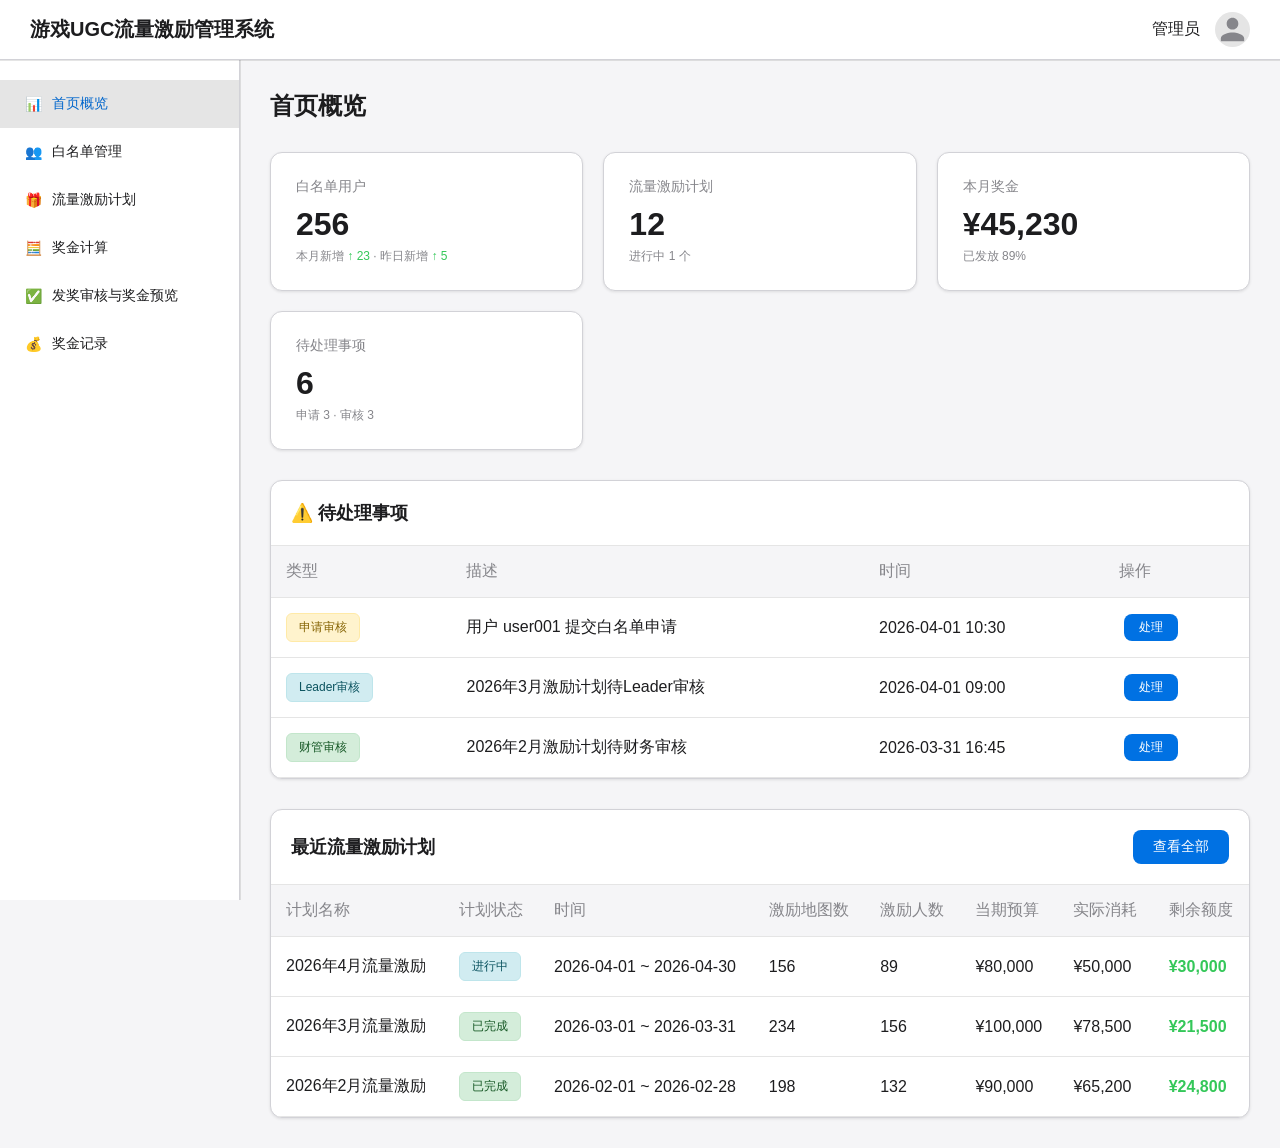
==== prd/admin-demo.html @ 69a1f9fe "refactor: redesign review page - card layout, timeline, per-item review, history tab" ====
﻿<!DOCTYPE html>
<html lang="zh-CN">
<head>
    <meta charset="UTF-8">
    <meta name="viewport" content="width=device-width, initial-scale=1.0">
    <title>游戏UGC流量激励管理系统 - 管理端</title>
    <style>
        * {
            margin: 0;
            padding: 0;
            box-sizing: border-box;
        }

        body {
            font-family: -apple-system, BlinkMacSystemFont, 'Segoe UI', 'Microsoft YaHei', Arial, sans-serif;
            background: #f5f5f7;
            min-height: 100vh;
            color: #1d1d1f;
        }

        /* 顶部导航栏 */
        .navbar {
            background: #ffffff;
            color: #1d1d1f;
            padding: 0 30px;
            height: 60px;
            display: flex;
            align-items: center;
            justify-content: space-between;
            box-shadow: 0 1px 0 rgba(0, 0, 0, 0.1);
            position: fixed;
            top: 0;
            left: 0;
            right: 0;
            z-index: 1000;
            border-bottom: 1px solid #d2d2d7;
        }

        .navbar-brand {
            font-size: 20px;
            font-weight: bold;
        }

        .navbar-user {
            display: flex;
            align-items: center;
            gap: 15px;
        }

        .navbar-user img {
            width: 35px;
            height: 35px;
            border-radius: 50%;
            background: #e5e5e5;
        }

        /* 侧边栏 */
        .sidebar {
            position: fixed;
            top: 60px;
            left: 0;
            width: 240px;
            height: calc(100vh - 60px);
            background: #ffffff;
            box-shadow: 1px 0 0 rgba(0, 0, 0, 0.1);
            overflow-y: auto;
            border-right: 1px solid #d2d2d7;
        }

        .sidebar-menu {
            padding: 20px 0;
        }

        .sidebar-menu-item {
            padding: 15px 25px;
            cursor: pointer;
            color: #1d1d1f;
            transition: all 0.2s;
            display: flex;
            align-items: center;
            gap: 10px;
            font-size: 14px;
        }

        .sidebar-menu-item:hover {
            background: #f5f5f7;
            color: #0066cc;
        }

        .sidebar-menu-item.active {
            background: #e5e5e5;
            color: #0066cc;
            font-weight: 500;
        }

        /* 主内容区 */
        .main-content {
            margin-left: 240px;
            margin-top: 60px;
            padding: 30px;
            min-height: calc(100vh - 60px);
        }

        /* 统计卡片 */
        .stats-grid {
            display: grid;
            grid-template-columns: repeat(auto-fit, minmax(250px, 1fr));
            gap: 20px;
            margin-bottom: 30px;
        }

        .stat-card {
            background: white;
            padding: 25px;
            border-radius: 12px;
            box-shadow: 0 1px 3px rgba(0, 0, 0, 0.1);
            transition: all 0.2s;
            border: 1px solid #d2d2d7;
        }

        .stat-card:hover {
            transform: translateY(-2px);
            box-shadow: 0 4px 12px rgba(0, 0, 0, 0.15);
        }

        .stat-card h3 {
            color: #86868b;
            font-size: 14px;
            margin-bottom: 10px;
            font-weight: 400;
        }

        .stat-card .value {
            color: #1d1d1f;
            font-size: 32px;
            font-weight: 600;
            margin-bottom: 5px;
        }

        .stat-card .trend {
            font-size: 12px;
            color: #86868b;
        }

        .stat-card .trend-up {
            color: #34c759;
        }

        .stat-card .trend-down {
            color: #ff3b30;
        }

        /* 页面标题 */
        .page-header {
            display: flex;
            justify-content: space-between;
            align-items: center;
            margin-bottom: 30px;
        }

        .page-title {
            font-size: 24px;
            color: #1d1d1f;
            font-weight: 600;
        }

        .btn {
            padding: 8px 20px;
            border: none;
            border-radius: 8px;
            cursor: pointer;
            font-size: 14px;
            font-weight: 500;
            transition: all 0.2s;
        }

        .btn-primary {
            background: #0071e3;
            color: white;
        }

        .btn-primary:hover {
            background: #0077ed;
        }

        .btn-success {
            background: #34c759;
            color: white;
        }

        .btn-success:hover {
            background: #30d158;
        }

        .btn-danger {
            background: #ff3b30;
            color: white;
        }

        .btn-danger:hover {
            background: #ff453a;
        }

        .btn-secondary {
            background: #e5e5e5;
            color: #1d1d1f;
        }

        .btn-secondary:hover {
            background: #d2d2d7;
        }

        /* 表格 */
        .table-container {
            background: white;
            border-radius: 12px;
            box-shadow: 0 1px 3px rgba(0, 0, 0, 0.1);
            overflow: hidden;
            border: 1px solid #d2d2d7;
        }

        .table-header {
            padding: 20px;
            border-bottom: 1px solid #e5e5e5;
            display: flex;
            justify-content: space-between;
            align-items: center;
        }

        .table-title {
            font-size: 18px;
            color: #1d1d1f;
            font-weight: 600;
        }

        table {
            width: 100%;
            border-collapse: collapse;
        }

        thead {
            background: #f8f9fa;
        }

        th {
            padding: 15px;
            text-align: left;
            font-weight: 500;
            color: #86868b;
            border-bottom: 1px solid #e5e5e5;
            background: #f5f5f7;
        }

        td {
            padding: 15px;
            border-bottom: 1px solid #e5e5e5;
            color: #1d1d1f;
        }

        tbody tr:hover {
            background: #f5f5f7;
        }

        /* 状态标签 */
        .badge {
            padding: 5px 12px;
            border-radius: 6px;
            font-size: 12px;
            font-weight: 500;
            display: inline-block;
        }

        .badge-pending {
            background: #fff3cd;
            color: #856404;
            border: 1px solid #ffeaa7;
        }

        .badge-success {
            background: #d4edda;
            color: #155724;
            border: 1px solid #c3e6cb;
        }

        .badge-danger {
            background: #f8d7da;
            color: #721c24;
            border: 1px solid #f5c6cb;
        }

        .badge-info {
            background: #d1ecf1;
            color: #0c5460;
            border: 1px solid #bee5eb;
        }

        .badge-warning {
            background: #fff3cd;
            color: #856404;
            border: 1px solid #ffeaa7;
        }

        .badge-penalty {
            background: #fff0f0;
            color: #d32f2f;
            border: 1px solid #ffcdd2;
            animation: penaltyPulse 2s infinite;
        }

        @keyframes penaltyPulse {
            0%, 100% { opacity: 1; }
            50% { opacity: 0.7; }
        }

        .btn-sm {
            font-size: 12px;
        }

        /* 标签页 */
        .tabs {
            display: flex;
            gap: 5px;
            margin-bottom: 20px;
            border-bottom: 2px solid #eee;
        }

        .tab {
            padding: 12px 25px;
            background: #f5f5f7;
            border: none;
            border-bottom: 2px solid transparent;
            cursor: pointer;
            font-size: 14px;
            color: #86868b;
            transition: all 0.2s;
        }

        .tab:hover {
            background: #e5e5e5;
            color: #1d1d1f;
        }

        .tab.active {
            background: white;
            border-bottom: 2px solid #0071e3;
            color: #0071e3;
            font-weight: 500;
        }

        /* 模态框 */
        .modal {
            display: none;
            position: fixed;
            top: 0;
            left: 0;
            width: 100%;
            height: 100%;
            background: rgba(0, 0, 0, 0.5);
            align-items: center;
            justify-content: center;
            z-index: 2000;
        }

        .modal.show {
            display: flex;
        }

        .modal-content {
            background: white;
            border-radius: 12px;
            width: 90%;
            max-width: 600px;
            max-height: 90vh;
            overflow-y: auto;
            animation: modalSlideIn 0.2s;
            box-shadow: 0 10px 40px rgba(0, 0, 0, 0.2);
        }

        @keyframes modalSlideIn {
            from {
                opacity: 0;
                transform: translateY(-20px);
            }
            to {
                opacity: 1;
                transform: translateY(0);
            }
        }

        .modal-header {
            padding: 20px;
            border-bottom: 1px solid #e5e5e5;
            display: flex;
            justify-content: space-between;
            align-items: center;
        }

        .modal-header h3 {
            color: #1d1d1f;
            font-size: 18px;
            font-weight: 600;
        }

        .close-btn {
            background: none;
            border: none;
            font-size: 24px;
            cursor: pointer;
            color: #666;
        }

        .close-btn:hover {
            color: #dc3545;
        }

        .modal-body {
            padding: 20px;
        }

        .modal-footer {
            padding: 20px;
            border-top: 1px solid #e5e5e5;
            display: flex;
            justify-content: flex-end;
            gap: 10px;
        }

        /* 表单 */
        .form-group {
            margin-bottom: 20px;
        }

        .form-group label {
            display: block;
            margin-bottom: 8px;
            color: #1d1d1f;
            font-size: 14px;
            font-weight: 500;
        }

        .form-group input,
        .form-group select,
        .form-group textarea {
            width: 100%;
            padding: 10px 12px;
            border: 1px solid #d2d2d7;
            border-radius: 8px;
            font-size: 14px;
            transition: all 0.2s;
            background: #ffffff;
            color: #1d1d1f;
        }

        .form-group input:focus,
        .form-group select:focus,
        .form-group textarea:focus {
            outline: none;
            border-color: #0071e3;
            box-shadow: 0 0 0 3px rgba(0, 113, 227, 0.1);
        }

        /* 提示框 */
        .alert {
            padding: 15px;
            border-radius: 5px;
            margin-bottom: 20px;
        }

        .alert-success {
            background: #d4edda;
            border: 1px solid #c3e6cb;
            color: #155724;
        }

        .alert-warning {
            background: #fff3cd;
            border: 1px solid #ffeaa7;
            color: #856404;
        }

        .alert-danger {
            background: #f8d7da;
            border: 1px solid #f5c6cb;
            color: #721c24;
        }

        /* 内容区域 */
        .content-section {
            display: none;
        }

        .content-section.active {
            display: block;
            animation: fadeIn 0.3s;
        }

        @keyframes fadeIn {
            from { opacity: 0; }
            to { opacity: 1; }
        }

        /* 操作按钮 */
        .action-btn {
            padding: 5px 15px;
            margin: 0 5px;
            font-size: 12px;
        }

        /* 搜索框 */
        .search-box {
            display: flex;
            gap: 10px;
        }

        .search-box input {
            padding: 8px 15px;
            border: 1px solid #d2d2d7;
            border-radius: 8px;
            width: 250px;
            background: #ffffff;
            color: #1d1d1f;
        }

        .search-box input:focus {
            outline: none;
            border-color: #0071e3;
            box-shadow: 0 0 0 3px rgba(0, 113, 227, 0.1);
        }

        /* 分页 */
        .pagination {
            display: flex;
            justify-content: center;
            gap: 5px;
            margin-top: 20px;
            padding: 20px;
        }

        .pagination button {
            padding: 8px 15px;
            border: 1px solid #d2d2d7;
            background: white;
            cursor: pointer;
            border-radius: 8px;
            color: #1d1d1f;
            transition: all 0.2s;
        }

        .pagination button:hover {
            background: #f5f5f7;
            border-color: #0071e3;
        }

        .pagination button.active {
            background: #0071e3;
            color: white;
            border-color: #0071e3;
        }

        /* 空状态 */
        .empty-state {
            text-align: center;
            padding: 50px 20px;
            color: #999;
        }

        .empty-state i {
            font-size: 48px;
            margin-bottom: 15px;
        }

        /* 响应式 */
        @media (max-width: 768px) {
            .sidebar {
                width: 60px;
            }

            .sidebar-menu-item span {
                display: none;
            }

            .main-content {
                margin-left: 60px;
            }

            .stats-grid {
                grid-template-columns: 1fr;
            }

            .page-header {
                flex-direction: column;
                align-items: flex-start;
                gap: 15px;
            }
        }

        /* ========== 审批操作栏（批次统一操作） ========== */
        .review-action-bar {
            background: linear-gradient(135deg, #f8fbff, #fff5f0);
            border: 2px solid #d0e4ff;
            border-radius: 12px;
            padding: 20px 24px;
            margin-bottom: 20px;
            display: flex;
            align-items: center;
            justify-content: space-between;
            position: sticky;
            top: 90px;
            z-index: 100;
            box-shadow: 0 2px 12px rgba(0, 113, 227, 0.08);
        }

        .review-action-bar.finance-bar {
            background: linear-gradient(135deg, #fffaf0, #f5fff7);
            border-color: #ffe4c9;
            box-shadow: 0 2px 12px rgba(255, 149, 0, 0.08);
        }

        .review-action-left {
            display: flex;
            align-items: center;
            gap: 16px;
        }

        .review-batch-info {
            display: flex;
            flex-direction: column;
            gap: 2px;
        }

        .review-batch-title {
            font-size: 16px;
            font-weight: 600;
            color: #1d1d1f;
        }

        .review-batch-meta {
            font-size: 12px;
            color: #86868b;
        }

        .review-batch-stats {
            display: flex;
            gap: 14px;
        }

        .review-stat-item {
            text-align: center;
            padding: 6px 14px;
            background: white;
            border-radius: 8px;
            border: 1px solid #e5e5e5;
        }

        .review-stat-value {
            font-size: 18px;
            font-weight: 700;
            color: #0071e3;
        }

        .review-stat-label {
            font-size: 11px;
            color: #999;
            margin-top: 2px;
        }

        .review-action-buttons {
            display: flex;
            gap: 10px;
            align-items: center;
        }

        .btn-approve-all {
            background: linear-gradient(135deg, #34c759, #30d158) !important;
            color: white !important;
            font-size: 15px !important;
            font-weight: 600 !important;
            padding: 12px 28px !important;
            border: none !important;
            border-radius: 10px !important;
            cursor: pointer;
            box-shadow: 0 4px 14px rgba(52, 199, 89, 0.35);
            transition: all 0.2s;
        }

        .btn-approve-all:hover {
            transform: translateY(-1px);
            box-shadow: 0 6px 20px rgba(52, 199, 89, 0.45);
        }

        .btn-reject-all {
            background: linear-gradient(135deg, #ff3b30, #ff453a) !important;
            color: white !important;
            font-size: 15px !important;
            font-weight: 600 !important;
            padding: 12px 28px !important;
            border: none !important;
            border-radius: 10px !important;
            cursor: pointer;
            box-shadow: 0 4px 14px rgba(255, 59, 48, 0.35);
            transition: all 0.2s;
        }

        .btn-reject-all:hover {
            transform: translateY(-1px);
            box-shadow: 0 6px 20px rgba(255, 59, 48, 0.45);
        }

        .review-divider {
            width: 1px;
            height: 36px;
            background: #e0e0e0;
            margin: 0 4px;
        }

        /* 批次卡片样式 */
        .review-batch-card {
            background: #fff;
            border: 1px solid #e5e5ea;
            border-radius: 14px;
            transition: all 0.2s ease;
            box-shadow: 0 1px 4px rgba(0,0,0,0.04);
        }
        .review-batch-card:hover {
            box-shadow: 0 4px 16px rgba(0,0,0,0.1);
            transform: translateY(-2px);
            border-color: #c7c7cc;
        }

        /* 审批时间线样式 */
        .approval-timeline {
            display: flex;
            align-items: center;
            justify-content: center;
            gap: 0;
            padding: 12px 20px;
        }
        .timeline-node {
            display: flex;
            flex-direction: column;
            align-items: center;
            gap: 4px;
            position: relative;
        }
        .timeline-dot {
            width: 28px;
            height: 28px;
            border-radius: 50%;
            display: flex;
            align-items: center;
            justify-content: center;
            font-size: 12px;
            font-weight: 600;
            transition: all 0.3s;
        }
        .timeline-dot.completed {
            background: #34c759;
            color: #fff;
            box-shadow: 0 2px 8px rgba(52,199,89,0.3);
        }
        .timeline-dot.active {
            background: #007aff;
            color: #fff;
            box-shadow: 0 2px 8px rgba(0,122,255,0.3);
            animation: pulse 2s infinite;
        }
        .timeline-dot.pending {
            background: #e5e5ea;
            color: #86868b;
        }
        .timeline-line {
            flex: 1;
            height: 3px;
            min-width: 40px;
            margin: 0 4px;
            border-radius: 2px;
        }
        .timeline-line.completed { background: #34c759; }
        .timeline-line.active { background: linear-gradient(90deg, #34c759, #007aff); }
        .timeline-line.pending { background: #e5e5ea; }
        .timeline-label {
            font-size: 10px;
            color: #86868b;
            white-space: nowrap;
        }
        .timeline-label.active { color: #007aff; font-weight: 600; }
        .timeline-label.completed { color: #34c759; }

        @keyframes pulse {
            0%, 100% { box-shadow: 0 2px 8px rgba(0,122,255,0.3); }
            50% { box-shadow: 0 2px 16px rgba(0,122,255,0.6); }
        }

        /* 审核详情面板样式 */
        #reviewDetailPanel .btn-success {
            background: #34c759;
            border-color: #34c759;
            color: #fff;
        }
        #reviewDetailPanel .btn-success:hover {
            background: #2db84d;
        }

        /* 奖金分布条动画 */
        .bonus-dist-bar > div {
            transition: width 0.6s ease;
        }
    </style>
</head>
<body>
    <!-- 顶部导航栏 -->
    <nav class="navbar">
        <div class="navbar-brand">游戏UGC流量激励管理系统</div>
        <div class="navbar-user">
            <span>管理员</span>
            <img src="data:image/svg+xml,%3Csvg xmlns='http://www.w3.org/2000/svg' viewBox='0 0 24 24' fill='%2386868b'%3E%3Cpath d='M12 12c2.21 0 4-1.79 4-4s-1.79-4-4-4-4 1.79-4 4 1.79 4 4 4zm0 2c-2.67 0-8 1.34-8 4v2h16v-2c0-2.66-5.33-4-8-4z'/%3E%3C/svg%3E" alt="用户头像">
        </div>
    </nav>

    <!-- 侧边栏 -->
    <aside class="sidebar">
        <div class="sidebar-menu">
            <div class="sidebar-menu-item active" onclick="showSection('dashboard', this)">
                📊 <span>首页概览</span>
            </div>
            <div class="sidebar-menu-item" onclick="showSection('whitelist', this)">
                👥 <span>白名单管理</span>
            </div>
            <div class="sidebar-menu-item" onclick="showSection('incentive', this)">
                🎁 <span>流量激励计划</span>
            </div>
            <div class="sidebar-menu-item" onclick="showSection('calculation', this)">
                🧮 <span>奖金计算</span>
            </div>
            <div class="sidebar-menu-item" onclick="showSection('review', this)">
                ✅ <span>发奖审核与奖金预览</span>
            </div>
            <div class="sidebar-menu-item" onclick="showSection('bonus', this)">
                💰 <span>奖金记录</span>
            </div>
        </div>
    </aside>

    <!-- 主内容区 -->
    <main class="main-content">
        <!-- 首页概览 -->
        <div id="dashboard" class="content-section active">
            <div class="page-header">
                <h1 class="page-title">首页概览</h1>
            </div>

            <!-- 统计卡片 -->
            <div class="stats-grid">
                <div class="stat-card">
                    <h3>白名单用户</h3>
                    <div class="value">256</div>
                    <div class="trend">本月新增 <span class="trend-up">↑ 23</span> · 昨日新增 <span class="trend-up">↑ 5</span></div>
                </div>
                <div class="stat-card">
                    <h3>流量激励计划</h3>
                    <div class="value">12</div>
                    <div class="trend">进行中 1 个</div>
                </div>
                <div class="stat-card">
                    <h3>本月奖金</h3>
                    <div class="value">¥45,230</div>
                    <div class="trend">已发放 89%</div>
                </div>
                <div class="stat-card">
                    <h3>待处理事项</h3>
                    <div class="value">6</div>
                    <div class="trend">申请 3 · 审核 3</div>
                </div>
            </div>

            <!-- 待处理事项 -->
            <div class="table-container" style="margin-bottom: 30px;">
                <div class="table-header">
                    <span class="table-title">⚠️ 待处理事项</span>
                </div>
                <table>
                    <thead>
                        <tr>
                            <th>类型</th>
                            <th>描述</th>
                            <th>时间</th>
                            <th>操作</th>
                        </tr>
                    </thead>
                    <tbody>
                        <tr>
                            <td><span class="badge badge-warning">申请审核</span></td>
                            <td>用户 user001 提交白名单申请</td>
                            <td>2026-04-01 10:30</td>
                            <td><button class="btn btn-primary action-btn" onclick="showSection('whitelist')">处理</button></td>
                        </tr>
                        <tr>
                            <td><span class="badge badge-info">Leader审核</span></td>
                            <td>2026年3月激励计划待Leader审核</td>
                            <td>2026-04-01 09:00</td>
                            <td><button class="btn btn-primary action-btn" onclick="showSection('review')">处理</button></td>
                        </tr>
                        <tr>
                            <td><span class="badge badge-success">财管审核</span></td>
                            <td>2026年2月激励计划待财务审核</td>
                            <td>2026-03-31 16:45</td>
                            <td><button class="btn btn-primary action-btn" onclick="showSection('review')">处理</button></td>
                        </tr>
                    </tbody>
                </table>
            </div>

            <!-- 最近流量激励计划 -->
            <div class="table-container">
                <div class="table-header">
                    <span class="table-title">最近流量激励计划</span>
                    <button class="btn btn-primary" onclick="showSection('incentive')">查看全部</button>
                </div>
                <table>
                    <thead>
                        <tr>
                            <th>计划名称</th><th>计划状态</th><th>时间</th><th>激励地图数</th><th>激励人数</th><th>当期预算</th><th>实际消耗</th><th>剩余额度</th>
                        </tr>
                    </thead>
                    <tbody>
                        <tr>
                            <td>2026年4月流量激励</td>
                        <td><span class="badge badge-info">进行中</span></td>
                        <td>2026-04-01 ~ 2026-04-30</td>
                        <td>156</td><td>89</td><td>¥80,000</td><td>¥50,000</td><td style="color:#34c759;font-weight:600;">¥30,000</td>
                        </tr>
                        <tr>
                            <td>2026年3月流量激励</td>
                        <td><span class="badge badge-success">已完成</span></td>
                        <td>2026-03-01 ~ 2026-03-31</td>
                        <td>234</td><td>156</td><td>¥100,000</td><td>¥78,500</td><td style="color:#34c759;font-weight:600;">¥21,500</td>
                        </tr>
                        <tr>
                            <td>2026年2月流量激励</td>
                        <td><span class="badge badge-success">已完成</span></td>
                        <td>2026-02-01 ~ 2026-02-28</td>
                        <td>198</td><td>132</td><td>¥90,000</td><td>¥65,200</td><td style="color:#34c759;font-weight:600;">¥24,800</td>
                        </tr>
                    </tbody>
                </table>
            </div>
        </div>

        <!-- 白名单管理 -->
        <div id="whitelist" class="content-section">
            <div class="page-header">
                <h1 class="page-title">白名单管理</h1>
                <div style="display: flex; gap: 10px; align-items: center;">
                    <button class="btn btn-secondary" onclick="openOpLogModal()" style="display: flex; align-items: center; gap: 6px;">
                        <svg width="16" height="16" viewBox="0 0 24 24" fill="none" stroke="currentColor" stroke-width="2" stroke-linecap="round" stroke-linejoin="round"><path d="M14 2H6a2 2 0 0 0-2 2v16a2 2 0 0 0 2 2h12a2 2 0 0 0 2-2V8z"></path><polyline points="14 2 14 8 20 8"></polyline><line x1="16" y1="13" x2="8" y2="13"></line><line x1="16" y1="17" x2="8" y2="17"></line><polyline points="10 9 9 9 8 9"></polyline></svg>
                        操作日志
                    </button>
                    <button class="btn btn-primary" onclick="openAddUserModal()" style="background: #af52de; border-color: #af52de;">+ 人工加白用户</button>
                </div>
            </div>

            <!-- 标签页 -->
            <div class="tabs">
                <button class="tab active" onclick="switchWhitelistTab('applications')">申请审核</button>
                <button class="tab" onclick="switchWhitelistTab('users')">白名单用户</button>
                <button class="tab" onclick="switchWhitelistTab('removed')">已移除用户</button>
                <button class="tab" onclick="switchWhitelistTab('rejected')">已拒绝申请</button>
                <button class="tab" onclick="switchWhitelistTab('rules')">审核规则配置</button>
            </div>

            <!-- 申请审核 -->
            <div id="whitelist-applications" class="whitelist-tab-content">
                <!-- 概括数据 -->
                <div class="stats-grid" style="margin-bottom: 20px;">
                    <div class="stat-card" style="border-left: 4px solid #af52de;">
                        <h3>累计开通人数</h3>
                        <div class="value">1,286</div>
                        <div class="trend trend-up">↑ 86 本月新增</div>
                    </div>
                    <div class="stat-card">
                        <h3>当月申请总数</h3>
                        <div class="value">48</div>
                        <div class="trend">本月累计</div>
                    </div>
                    <div class="stat-card">
                        <h3>今日申请数</h3>
                        <div class="value">5</div>
                        <div class="trend">当天新增</div>
                    </div>
                    <div class="stat-card">
                        <h3>机审自动通过</h3>
                        <div class="value">32</div>
                        <div class="trend trend-up">66.7%</div>
                    </div>
                    <div class="stat-card">
                        <h3>待人工处理</h3>
                        <div class="value">16</div>
                        <div class="trend trend-down">33.3%</div>
                    </div>
                </div>

                <!-- 排序筛选器 -->
                <div style="margin-bottom: 15px; padding: 12px 15px; background: white; border-radius: 12px; border: 1px solid #d2d2d7; display: flex; align-items: center; gap: 10px; flex-wrap: wrap;">
                    <label style="color: #1d1d1f; font-size: 14px; font-weight: 500; margin-right: 5px;">排序依据：</label>
                    <button class="btn btn-secondary sort-btn" data-sort="default" data-tab="applications" onclick="sortWhitelistTable('applications', 'default', this)" style="font-size: 12px; padding: 4px 12px;">默认</button>
                    <button class="btn btn-secondary sort-btn" data-sort="level" data-tab="applications" onclick="sortWhitelistTable('applications', 'level', this)" style="font-size: 12px; padding: 4px 12px;">按等级排序</button>
                    <button class="btn btn-secondary sort-btn" data-sort="coCreatePoints" data-tab="applications" onclick="sortWhitelistTable('applications', 'coCreatePoints', this)" style="font-size: 12px; padding: 4px 12px;">按共创点排序</button>
                    <button class="btn btn-secondary sort-btn" data-sort="playCount" data-tab="applications" onclick="sortWhitelistTable('applications', 'playCount', this)" style="font-size: 12px; padding: 4px 12px;">按地图累计游玩人数排序</button>
                    <span style="margin-left: auto; color: #86868b; font-size: 12px;" id="sortOrder-applications">↓ 降序</span>
                </div>

                <div class="table-container">
                    <div class="table-header">
                        <span class="table-title">待审核申请</span>
                        <div style="display: flex; align-items: center; gap: 10px;">
                            <div style="display: flex; gap: 8px;">
                                <button class="btn btn-primary btn-sm" onclick="batchApproveWhitelist()" style="font-size: 12px; padding: 5px 14px;">✓ 批量通过</button>
                                <button class="btn btn-danger btn-sm" onclick="batchRejectWhitelist()" style="font-size: 12px; padding: 5px 14px;">✗ 批量拒绝</button>
                            </div>
                            <div class="search-box">
                                <input type="text" placeholder="搜索用户ID或昵称...">
                                <button class="btn btn-primary">搜索</button>
                            </div>
                        </div>
                    </div>
                    <table>
                        <thead>
                            <tr>
                                <th><input type="checkbox" id="selectAllWlApp" onchange="toggleSelectAllWlApp(this)"></th>
                                <th>共创师ID</th>
                                <th>共创师昵称</th>
                                <th>共创师等级</th>
                                <th>共创点</th>
                                <th>累计发布地图数</th>
                                <th>月发布地图数</th>
                                <th>累计游玩PV</th>
                                <th>月游玩PV</th>
                                <th>申请时间</th>
                                <th>操作</th>
                            </tr>
                        </thead>
                        <tbody>
                            <tr>
                                <td><input type="checkbox" class="wl-app-check" data-user-id="user001"></td>
                                <td>user001</td>
                                <td>张三</td>
                                <td><span class="badge badge-info">白银</span></td>
                                <td>3,200</td>
                                <td>12</td>
                                <td>3</td>
                                <td>156,800</td>
                                <td>28,500</td>
                                <td>2026-04-01 10:30</td>
                                <td>
                                    <button class="btn btn-primary action-btn" onclick="openAuditModal('user001', '张三')">审核</button>
                                </td>
                            </tr>
                            <tr>
                                <td><input type="checkbox" class="wl-app-check" data-user-id="user002"></td>
                                <td>user002</td>
                                <td>李四</td>
                                <td><span class="badge badge-info">白银</span></td>
                                <td>1,800</td>
                                <td>8</td>
                                <td>2</td>
                                <td>89,200</td>
                                <td>15,600</td>
                                <td>2026-04-01 09:15</td>
                                <td>
                                    <button class="btn btn-primary action-btn" onclick="openAuditModal('user002', '李四')">审核</button>
                                </td>
                            </tr>
                            <tr>
                                <td><input type="checkbox" class="wl-app-check" data-user-id="user003"></td>
                                <td>user003</td>
                                <td>王五</td>
                                <td><span class="badge badge-warning">青铜</span></td>
                                <td>850</td>
                                <td>5</td>
                                <td>1</td>
                                <td>52,100</td>
                                <td>8,300</td>
                                <td>2026-03-31 18:20</td>
                                <td>
                                    <button class="btn btn-primary action-btn" onclick="openAuditModal('user003', '王五')">审核</button>
                                </td>
                            </tr>
                        </tbody>
                    </table>
                </div>
            </div>

            <!-- 白名单用户 -->
            <div id="whitelist-users" class="whitelist-tab-content" style="display: none;">
                <!-- 筛选器 -->
                <div style="margin-bottom: 20px; padding: 15px; background: white; border-radius: 12px; border: 1px solid #d2d2d7;">
                    <label style="color: #1d1d1f; font-size: 14px; font-weight: 500; margin-right: 15px;">加入方式筛选：</label>
                    <button class="btn btn-secondary" onclick="filterUsers('all')">全部</button>
                    <button class="btn btn-primary" onclick="filterUsers('auto')">自动通过</button>
                    <button class="btn btn-primary" onclick="filterUsers('manual_review')">人工审核通过</button>
                    <button class="btn btn-primary" onclick="filterUsers('admin')" style="background: #af52de; border-color: #af52de;">人工加白 ⭐</button>
                    <span style="margin: 0 20px; color: #d2d2d7;">|</span>
                    <label style="color: #1d1d1f; font-size: 14px; font-weight: 500; margin-right: 15px;">状态筛选：</label>
                    <button class="btn btn-secondary" onclick="filterUserStatus('all')">全部状态</button>
                    <button class="btn btn-primary" onclick="filterUserStatus('normal')">正常</button>
                    <button class="btn btn-primary" onclick="filterUserStatus('penalized')" style="background: #d32f2f; border-color: #d32f2f;">处罚中</button>
                    <span style="margin: 0 20px; color: #d2d2d7;">|</span>
                    <label style="color: #1d1d1f; font-size: 14px; font-weight: 500; margin-right: 15px;">排序依据：</label>
                    <button class="btn btn-secondary sort-btn" data-sort="default" data-tab="users" onclick="sortWhitelistTable('users', 'default', this)" style="font-size: 12px; padding: 4px 12px;">默认</button>
                    <button class="btn btn-secondary sort-btn" data-sort="level" data-tab="users" onclick="sortWhitelistTable('users', 'level', this)" style="font-size: 12px; padding: 4px 12px;">按等级排序</button>
                    <button class="btn btn-secondary sort-btn" data-sort="coCreatePoints" data-tab="users" onclick="sortWhitelistTable('users', 'coCreatePoints', this)" style="font-size: 12px; padding: 4px 12px;">按共创点排序</button>
                    <button class="btn btn-secondary sort-btn" data-sort="playCount" data-tab="users" onclick="sortWhitelistTable('users', 'playCount', this)" style="font-size: 12px; padding: 4px 12px;">按地图累计游玩人数排序</button>
                    <span style="margin-left: 10px; color: #86868b; font-size: 12px;" id="sortOrder-users">↓ 降序</span>
                </div>

                <div class="table-container">
                    <div class="table-header">
                        <span class="table-title">白名单用户列表</span>
                        <div class="search-box">
                            <input type="text" placeholder="搜索用户ID或昵称...">
                            <button class="btn btn-primary">搜索</button>
                        </div>
                    </div>
                    <table>
                        <thead>
                            <tr>
                                <th>共创师ID</th><th>共创师昵称</th><th>共创师等级</th><th>共创点</th><th>总发图数</th><th>总激励图数</th><th>总收益</th><th>上月激励图数</th><th>上月收益</th><th>加入方式</th><th>激励开通</th><th>激励状态</th><th>操作</th>
                            </tr>
                        </thead>
                        <tbody>
                            <tr data-join-type="auto">
                                <td>user100</td>
                                <td>小明</td>
                                <td>Lv.5 黄金</td>
                                <td>12,580</td>
                                <td>18</td>
                                <td>10</td>
                                <td style="color:#007aff;font-weight:600;">¥8,650</td>
                                <td>2</td>
                                <td>¥1,720</td>
                                <td><span class="badge badge-info">自动通过</span></td>
                                <td><span class="badge badge-success">已开通</span></td>
                                <td><span class="badge badge-success">正常</span></td>
                                <td>
                                    <button class="btn btn-primary action-btn" onclick="addPenalty('user100')" style="background: #d32f2f; border-color: #d32f2f;">处罚</button>
                                    <button class="btn btn-danger action-btn" onclick="removeUser('user100')">移除</button>
                                </td>
                            </tr>
                            <tr data-join-type="manual_review">
                                <td>user101</td>
                                <td>小红</td>
                                <td>Lv.3 白银</td>
                                <td>5,220</td>
                                <td>8</td>
                                <td>5</td>
                                <td style="color:#007aff;font-weight:600;">¥3,280</td>
                                <td>1</td>
                                <td>¥450</td>
                                <td><span class="badge badge-warning">人工审核通过</span></td>
                                <td><span class="badge badge-success">已开通</span></td>
                                <td><span class="badge badge-success">正常</span></td>
                                <td>
                                    <button class="btn btn-primary action-btn" onclick="addPenalty('user101')" style="background: #d32f2f; border-color: #d32f2f;">处罚</button>
                                    <button class="btn btn-danger action-btn" onclick="removeUser('user101')">移除</button>
                                </td>
                            </tr>
                            <tr data-join-type="admin">
                                <td>user102</td>
                                <td>小王</td>
                                <td>Lv.1 青铜</td>
                                <td>1,050</td>
                                <td>3</td>
                                <td>1</td>
                                <td style="color:#007aff;font-weight:600;">¥380</td>
                                <td>0</td>
                                <td>¥0</td>
                                <td><span class="badge" style="background: #f3e5ff; color: #af52de; border: 1px solid #d4a0e8;">人工加白 ⭐</span></td>
                                <td><span class="badge badge-warning">未开通</span></td>
                                <td><span class="badge badge-pending">待签约</span></td>
                                <td>
                                    <button class="btn btn-primary action-btn" onclick="remindContract('user102')">提醒签约</button>
                                    <button class="btn btn-danger action-btn" onclick="removeUser('user102')">移除</button>
                                </td>
                            </tr>
                            <tr data-join-type="admin">
                            <tr data-join-type="admin">
                                <td>user103</td>
                                <td>小赵</td>
                                <td>Lv.1 青铜</td>
                                <td>1,050</td>
                                <td>3</td>
                                <td>1</td>
                                <td style="color:#007aff;font-weight:600;">&#xa5;380</td>
                                <td>0</td>
                                <td>&#xa5;0</td>
                                <td><span class="badge" style="background: #f3e5ff; color: #af52de; border: 1px solid #d4a0e8;">人工加白 &#x2B50;</span></td>
                                <td><span class="badge badge-warning">未开通</span></td>
                                <td><span class="badge badge-pending">待签约</span></td>
                                <td>
                                    <button class="btn btn-primary action-btn" onclick="remindContract('user103')">提醒签约</button>
                            <tr data-join-type="auto" data-penalty="true">
                                <td>user104</td>
                                <td>小陈</td>
                                <td>Lv.3 白银</td>
                                <td>8,320</td>
                                <td>12</td>
                                <td>7</td>
                                <td style="color:#007aff;font-weight:600;">&#xa5;5,120</td>
                                <td>1</td>
                                <td>&#xa5;680</td>
                                <td><span class="badge badge-info">自动通过</span></td>
                                <td><span class="badge badge-success">已开通</span></td>
                                <td><span class="badge badge-penalty">处罚中 &#x26A0;&#xFE0F;</span></td>
                                <td>
                                    <button class="btn btn-primary action-btn" onclick="removePenalty('user104')" style="background: #2e7d32; border-color: #2e7d32;">解除处罚</button>
                            <tr data-join-type="manual_review" data-penalty="true">
                                <td>user105</td>
                                <td>小林</td>
                                <td>Lv.5 黄金</td>
                                <td>15,600</td>
                                <td>25</td>
                                <td>18</td>
                                <td style="color:#007aff;font-weight:600;">&#xa5;12,800</td>
                                <td>3</td>
                                <td>&#xa5;2,100</td>
                                <td><span class="badge badge-warning">人工审核通过</span></td>
                                <td><span class="badge badge-success">已开通</span></td>
                                <td><span class="badge badge-penalty">处罚中 &#x26A0;&#xFE0F;</span></td>
                                <td>
                                    <button class="btn btn-primary action-btn" onclick="removePenalty('user105')" style="background: #2e7d32; border-color: #2e7d32;">解除处罚</button>
                                    <button class="btn btn-danger action-btn" onclick="removeUser('user105')">移除</button>
                                </td>
                            </tr>
                                <td>
                                    <button class="btn btn-primary action-btn" onclick="removePenalty('user105')" style="background: #2e7d32; border-color: #2e7d32;">解除处罚</button>
                                    <button class="btn btn-danger action-btn" onclick="removeUser('user105')">移除</button>
                                </td>
                            </tr>
                        </tbody>
                    </table>
                </div>
            </div>

            <!-- 已移除用户 -->
            <div id="whitelist-removed" class="whitelist-tab-content" style="display: none;">
                <!-- 排序筛选器 -->
                <div style="margin-bottom: 15px; padding: 12px 15px; background: white; border-radius: 12px; border: 1px solid #d2d2d7; display: flex; align-items: center; gap: 10px; flex-wrap: wrap;">
                    <label style="color: #1d1d1f; font-size: 14px; font-weight: 500; margin-right: 5px;">排序依据：</label>
                    <button class="btn btn-secondary sort-btn" data-sort="default" data-tab="removed" onclick="sortWhitelistTable('removed', 'default', this)" style="font-size: 12px; padding: 4px 12px;">默认</button>
                    <button class="btn btn-secondary sort-btn" data-sort="level" data-tab="removed" onclick="sortWhitelistTable('removed', 'level', this)" style="font-size: 12px; padding: 4px 12px;">按等级排序</button>
                    <button class="btn btn-secondary sort-btn" data-sort="coCreatePoints" data-tab="removed" onclick="sortWhitelistTable('removed', 'coCreatePoints', this)" style="font-size: 12px; padding: 4px 12px;">按共创点排序</button>
                    <button class="btn btn-secondary sort-btn" data-sort="playCount" data-tab="removed" onclick="sortWhitelistTable('removed', 'playCount', this)" style="font-size: 12px; padding: 4px 12px;">按地图累计游玩人数排序</button>
                    <span style="margin-left: auto; color: #86868b; font-size: 12px;" id="sortOrder-removed">↓ 降序</span>
                </div>
                <div class="table-container">
                    <div class="table-header">
                        <span class="table-title">已移除用户记录</span>
                        <div class="search-box">
                            <input type="text" placeholder="搜索用户ID或昵称...">
                            <button class="btn btn-primary">搜索</button>
                        </div>
                    </div>
                    <table>
                        <thead>
                            <tr>
                                <th>用户ID</th>
                                <th>昵称</th>
                                <th>段位</th>
                                <th>加入时间</th>
                                <th>移除时间</th>
                                <th>移除原因</th>
                                <th>移除人</th>
                                <th>操作</th>
                            </tr>
                        </thead>
                        <tbody>
                            <tr>
                                <td>user050</td>
                                <td>老王</td>
                                <td><span class="badge badge-info">白银</span></td>
                                <td>2026-02-10</td>
                                <td>2026-03-20</td>
                                <td>违规操作</td>
                                <td>admin</td>
                                <td>
                                    <button class="btn btn-primary action-btn" onclick="restoreUser('user050')">恢复</button>
                                </td>
                            </tr>
                            <tr>
                                <td>user055</td>
                                <td>小李</td>
                                <td><span class="badge badge-success">黄金</span></td>
                                <td>2026-02-15</td>
                                <td>2026-03-25</td>
                                <td>账号异常</td>
                                <td>admin</td>
                                <td>
                                    <button class="btn btn-primary action-btn" onclick="restoreUser('user055')">恢复</button>
                                </td>
                            </tr>
                            <tr>
                                <td>user060</td>
                                <td>小陈</td>
                                <td><span class="badge badge-warning">青铜</span></td>
                                <td>2026-03-01</td>
                                <td>2026-03-28</td>
                                <td>用户申请</td>
                                <td>admin</td>
                                <td>
                                    <button class="btn btn-primary action-btn" onclick="restoreUser('user060')">恢复</button>
                                </td>
                            </tr>
                        </tbody>
                    </table>
                </div>
            </div>

            <!-- 已拒绝申请 -->
            <div id="whitelist-rejected" class="whitelist-tab-content" style="display: none;">
                <!-- 排序筛选器 -->
                <div style="margin-bottom: 15px; padding: 12px 15px; background: white; border-radius: 12px; border: 1px solid #d2d2d7; display: flex; align-items: center; gap: 10px; flex-wrap: wrap;">
                    <label style="color: #1d1d1f; font-size: 14px; font-weight: 500; margin-right: 5px;">排序依据：</label>
                    <button class="btn btn-secondary sort-btn" data-sort="default" data-tab="rejected" onclick="sortWhitelistTable('rejected', 'default', this)" style="font-size: 12px; padding: 4px 12px;">默认</button>
                    <button class="btn btn-secondary sort-btn" data-sort="level" data-tab="rejected" onclick="sortWhitelistTable('rejected', 'level', this)" style="font-size: 12px; padding: 4px 12px;">按等级排序</button>
                    <button class="btn btn-secondary sort-btn" data-sort="coCreatePoints" data-tab="rejected" onclick="sortWhitelistTable('rejected', 'coCreatePoints', this)" style="font-size: 12px; padding: 4px 12px;">按共创点排序</button>
                    <button class="btn btn-secondary sort-btn" data-sort="playCount" data-tab="rejected" onclick="sortWhitelistTable('rejected', 'playCount', this)" style="font-size: 12px; padding: 4px 12px;">按地图累计游玩人数排序</button>
                    <span style="margin-left: auto; color: #86868b; font-size: 12px;" id="sortOrder-rejected">↓ 降序</span>
                </div>
                <div class="table-container">
                    <div class="table-header">
                        <span class="table-title">已拒绝申请</span>
                        <div class="search-box">
                            <input type="text" placeholder="搜索用户ID或昵称...">
                            <button class="btn btn-primary">搜索</button>
                        </div>
                    </div>
                    <div style="padding: 15px; background: #fff3cd; border-radius: 8px; margin: 15px 20px; border: 1px solid #ffeaa7;">
                        <p style="color: #856404; font-size: 13px;">
                            <strong>说明：</strong>此列表展示所有被拒绝的白名单申请记录，与"已移除用户"不同，这些用户从未成功加入白名单。
                        </p>
                    </div>
                    <table>
                        <thead>
                            <tr>
                                <th>用户ID</th>
                                <th>昵称</th>
                                <th>段位</th>
                                <th>地图数</th>
                                <th>申请时间</th>
                                <th>拒绝时间</th>
                                <th>拒绝原因</th>
                                <th>审核人</th>
                                <th>操作</th>
                            </tr>
                        </thead>
                        <tbody>
                            <tr>
                                <td>user080</td>
                                <td>张某</td>
                                <td><span class="badge badge-warning">青铜</span></td>
                                <td>1</td>
                                <td>2026-03-10</td>
                                <td>2026-03-12</td>
                                <td>创作数据不满足要求</td>
                                <td>admin</td>
                                <td>
                                    <button class="btn btn-primary action-btn" onclick="reopenApplication('user080')">重新审核</button>
                                </td>
                            </tr>
                            <tr>
                                <td>user085</td>
                                <td>钱某</td>
                                <td><span class="badge badge-warning">青铜</span></td>
                                <td>0</td>
                                <td>2026-03-15</td>
                                <td>2026-03-16</td>
                                <td>无创作记录</td>
                                <td>admin</td>
                                <td>
                                    <button class="btn btn-primary action-btn" onclick="reopenApplication('user085')">重新审核</button>
                                </td>
                            </tr>
                        </tbody>
                    </table>
                </div>
            </div>

            <!-- 审核规则配置 -->
            <div id="whitelist-rules" class="whitelist-tab-content" style="display: none;">
                <div class="table-container">
                    <div class="table-header">
                        <span class="table-title">自动审核规则配置</span>
                        <div style="display: flex; align-items: center; gap: 10px;">
                            <span class="badge badge-success" id="rulesStatusBadge" style="font-size: 12px;">规则已生效</span>
                            <button class="btn btn-primary" onclick="submitRulesForLeaderReview()" id="submitRulesReviewBtn" style="display: none; background: #ff9500; border-color: #ff9500;">提交Leader审核</button>
                        </div>
                    </div>
                    <div style="padding: 15px; margin: 15px 20px; background: #e8f4fd; border-radius: 8px; border: 1px solid #b3d9f2;">
                        <p style="color: #0c5460; font-size: 13px; line-height: 1.6;">
                            <strong>审核流程说明：</strong>自动审核规则（白名单加入条件）和激励分类（鼓励/非鼓励/非激励）配置修改后，需经 <strong>Leader审核通过</strong> 才能正式生效。修改后页面顶部会显示"待审核"状态，请及时提交审核。
                        </p>
                    </div>
                    <div style="padding: 30px;">
                        <div class="form-group">
                            <label>最低段位要求</label>
                            <select id="ruleLevel">
                                <option value="白银">白银</option>
                                <option value="黄金">黄金</option>
                                <option value="铂金">铂金</option>
                            </select>
                        </div>
                        <div class="form-group">
                            <label>最少地图数量</label>
                            <input type="number" id="ruleMinMaps" value="3">
                        </div>
                        <div class="form-group">
                            <label>最少累计游玩人数</label>
                            <input type="number" id="ruleMinPlayers" value="10000">
                        </div>
                        <div class="form-group">
                            <label>最少累计游玩时长（秒）</label>
                            <input type="number" id="ruleMinPlayTime" value="100000">
                        </div>
                        <div class="form-group">
                            <label>最少累计创作时长（秒）</label>
                            <input type="number" id="ruleMinCreateTime" value="7200">
                        </div>
                        <div class="form-group">
                            <label>
                                <input type="checkbox" checked id="ruleEnabled"> 启用自动审核
                            </label>
                        </div>
                        <button class="btn btn-primary" onclick="saveRules()">保存规则</button>
                    </div>
                </div>

                <!-- 规则变更审核历史 -->
                <div class="table-container">
                    <div class="table-header">
                        <span class="table-title">规则变更审核记录</span>
                    </div>
                    <table>
                        <thead>
                            <tr>
                                <th>变更时间</th>
                                <th>变更内容</th>
                                <th>修改人</th>
                                <th>审核人</th>
                                <th>审核状态</th>
                                <th>审核时间</th>
                            </tr>
                        </thead>
                        <tbody>
                            <tr>
                                <td>2026-04-01 10:00</td>
                                <td>最少地图数量：2 → 3</td>
                                <td>admin</td>
                                <td>Leader张</td>
                                <td><span class="badge badge-success">已通过</span></td>
                                <td>2026-04-01 14:30</td>
                            </tr>
                            <tr>
                                <td>2026-03-15 09:00</td>
                                <td>新增最少创作时长要求：7200秒</td>
                                <td>admin</td>
                                <td>Leader张</td>
                                <td><span class="badge badge-success">已通过</span></td>
                                <td>2026-03-15 11:20</td>
                            </tr>
                        </tbody>
                    </table>
                </div>
            </div>
        </div>

        <!-- 流量激励计划 -->
        <div id="incentive" class="content-section">
            <div class="page-header">
                <h1 class="page-title">流量激励计划管理</h1>
                <button class="btn btn-primary" onclick="openCreatePlanModal()">+ 首次创建激励计划</button>
            </div>

            <!-- 标签页 -->
            <div class="tabs">
                <button class="tab active" onclick="switchIncentiveTab('plans', this)">激励计划列表</button>


<button class="tab" onclick="switchIncentiveTab('track-maps', this)">激励地图查看</button>
            </div>

            <!-- 激励计划列表 -->
            <div id="incentive-plans" class="incentive-tab-content">
                <!-- 自动续期提示 -->
                <div style="padding: 15px; background: #e8f4fd; border-radius: 8px; margin-bottom: 20px; border: 1px solid #b3d9f2;">
                    <p style="color: #0c5460; font-size: 13px; line-height: 1.6;">
                        <strong>续期说明：</strong>激励计划首次由运营手动创建，之后系统将于每月25日自动根据当前配置生成下月激励计划（状态为"待配置"），运营可在生效前修改激励分类规则、奖金总额、单用户奖金上限、单用户可激励地图上限。
                    </p>
                </div>

                <!-- 流量激励计划列表 -->
                <div class="table-container">
                    <div class="table-header">
                        <span class="table-title">流量激励计划列表</span>
                        <div class="search-box">
                            <input type="text" placeholder="搜索计划名称...">
                            <button class="btn btn-primary">搜索</button>
                        </div>
                    </div>
                    <table>
                        <thead>
                            <tr>
                                <th>计划名称</th>
                                <th>计划月份</th>
                                <th>地图数</th>
                                <th>奖金总额</th>
                                <th>单用户上限</th>
                                <th>单用户地图上限</th>
                                <th>状态</th>
                                <th>操作</th>
                            </tr>
                        </thead>
                        <tbody>
                            <tr>
                                <td>2026年4月流量激励</td>
                                <td>2026-04-01 ~ 2026-04-30</td>
                                <td>156</td>
                                <td>¥50,000</td>
                                <td>¥5,000</td>
                                <td>10张</td>
                                <td><span class="badge badge-info">进行中</span></td>
                                <td>
                                    <button class="btn btn-primary action-btn" onclick="openPlanDetail('2026年4月流量激励')">查看</button>
                                </td>
                            </tr>
                            <tr style="background: #fff8e1;">
                                <td>2026年5月流量激励 <span style="font-size: 11px; color: #856404;">（系统自动续期）</span></td>
                                <td>2026-05-01 ~ 2026-05-31</td>
                                <td>--</td>
                                <td>¥50,000</td>
                                <td>¥5,000</td>
                                <td>10张</td>
                                <td><span class="badge badge-warning">待配置</span></td>
                                <td>
                                    <button class="btn btn-primary action-btn" onclick="openEditPlanModal('2026年5月流量激励')">修改配置</button>
                                </td>
                            </tr>
                            <tr>
                                <td>2026年3月流量激励</td>
                                <td>2026-03-01 ~ 2026-03-31</td>
                                <td>234</td>
                                <td>¥78,500</td>
                                <td>¥5,000</td>
                                <td>10张</td>
                                <td><span class="badge badge-success">已完成</span></td>
                                <td>
                                    <button class="btn btn-primary action-btn" onclick="openPlanDetail('2026年3月流量激励')">查看</button>
                                </td>
                            </tr>
                            <tr>
                                <td>2026年2月流量激励</td>
                                <td>2026-02-01 ~ 2026-02-28</td>
                                <td>198</td>
                                <td>¥65,200</td>
                                <td>¥5,000</td>
                                <td>10张</td>
                                <td><span class="badge badge-success">已完成</span></td>
                                <td>
                                    <button class="btn btn-primary action-btn" onclick="openPlanDetail('2026年2月流量激励')">查看</button>
                                </td>
                            </tr>
                        </tbody>
                    </table>
                </div>
            </div>





<!-- 激励地图查看 -->
            <div id="incentive-track-maps" class="incentive-tab-content" style="display: none;">
                <!-- 筛选器 -->
                <div style="margin-bottom: 20px; padding: 15px; background: white; border-radius: 12px; border: 1px solid #d2d2d7;">
<label style="color: #1d1d1f; font-size: 14px; font-weight: 500; margin-right: 15px;">激励分类筛选：</label>
                    <button class="btn btn-primary" onclick="filterTrackMaps('all')">全部</button>
                    <button class="btn btn-secondary" onclick="filterTrackMaps('encourage')">鼓励</button>
                    <button class="btn btn-secondary" onclick="filterTrackMaps('normal')">非鼓励</button>
                    <button class="btn btn-secondary" onclick="filterTrackMaps('nonincentive')">非激励</button>
                    <select style="margin-left: 15px; padding: 6px 12px; border: 1px solid #d2d2d7; border-radius: 6px; background: #ffffff; color: #1d1d1f;">
                        <option>2026年4月</option>
                        <option>2026年3月</option>
                        <option>2026年2月</option>
                    </select>
                </div>

                <!-- 批量修改激励分类 -->
                <div style="display: flex; justify-content: flex-end; margin-bottom: 12px;">
                    <button class="btn btn-primary" onclick="openBatchTrackModal()" style="background: #E65100; border-color: #E65100; display: flex; align-items: center; gap: 6px;">
                        <svg width="16" height="16" viewBox="0 0 24 24" fill="none" stroke="currentColor" stroke-width="2" stroke-linecap="round" stroke-linejoin="round"><path d="M21 15v4a2 2 0 0 1-2 2H5a2 2 0 0 1-2-2v-4"></path><polyline points="17 8 12 3 7 8"></polyline><line x1="12" y1="3" x2="12" y2="15"></line></svg>
                        批量修改
                    </button>
                </div>

                <!-- 激励分类统计概览 -->
                <div class="stats-grid" style="margin-bottom: 20px;">
                    <div class="stat-card">
                        <h3>总地图数</h3>
                        <div class="value">156</div>
                        <div class="trend">当月激励计划</div>
                    </div>
                    <div class="stat-card">
                    <h3>鼓励类地图</h3>
                        <div class="value">89</div>
                        <div class="trend trend-up">57.1%</div>
                    </div>
                    <div class="stat-card">
                    <h3>非鼓励类地图</h3>
                        <div class="value">64</div>
                        <div class="trend">41.0%</div>
                    </div>
                    <div class="stat-card" style="background:#f5f5f7;">
                    <h3 style="color:#8e8e93;">非激励类地图</h3>
                        <div class="value" style="color:#8e8e93;">3</div>
                        <div class="trend" style="color:#aeaeb2;">1.9%</div>
                    </div>
                    <div class="stat-card">
                        <h3>涉及创作者</h3>
                        <div class="value">128</div>
                        <div class="trend">本月参与</div>
                    </div>
                    <div class="stat-card">
                        <h3>CPM</h3>
                        <div class="value">¥12.50</div>
                        <div class="trend">每千次有效游玩奖金</div>
                    </div>
                </div>

                <div class="table-container">
                    <div class="table-header">
<span class="table-title">激励分类地图列表</span>
                        <div class="search-box">
                            <input type="text" placeholder="搜索地图ID或创作者...">
                            <button class="btn btn-primary">搜索</button>
                        </div>
                    </div>
                    <table style="min-width: 1600px;">
                        <thead>
                            <tr>
                                <th>地图ID</th>
                                <th>地图名称</th>
                                <th>地图封面</th>
                                <th>创作者ID</th>
                                <th>创作者名称</th>
                                <th>发布时间</th>
                                <th>上架状态</th>
                                <th>已发布天数</th>
                                <th>主类型</th>
                                <th>子类型</th>
                                <th>地图相似度</th>
<th>所属激励分类</th>
                                <th>总游玩PV</th>
                                <th>14日游玩PV</th>
                                <th>有效游玩PV</th>
                                <th>预估激励金</th>
                                <th>地图状态</th>
                            </tr>
                        </thead>
                        <tbody>
                            <tr data-track-type="encourage">
                                <td>MAP001</td>
                                <td>冒险关卡001</td>
                                <td><img src="https://via.placeholder.com/48x32/4CAF50/fff?text=MAP001" style="width:48px;height:32px;border-radius:4px;object-fit:cover;"></td>
                                <td>U10001</td>
                                <td>冒险大师</td>
                                <td>2026-04-01</td>
                                <td><span class="badge badge-success">已上架</span></td>
                                <td>15</td>
                                <td>跑酷</td>
                                <td>竞速</td>
                                <td>92%</td>
                                <td><span class="badge badge-success">鼓励</span></td>
                                <td>50,000</td>
                                <td>12,300</td>
                                <td>45,600</td>
                                <td>¥2,000</td>
                                <td><span class="badge badge-success">正常</span></td>
                            </tr>
                            <tr data-track-type="encourage">
                                <td>MAP002</td>
                                <td>跑酷挑战001</td>
                                <td><img src="https://via.placeholder.com/48x32/2196F3/fff?text=MAP002" style="width:48px;height:32px;border-radius:4px;object-fit:cover;"></td>
                                <td>U10002</td>
                                <td>跑酷达人</td>
                                <td>2026-04-02</td>
                                <td><span class="badge badge-success">已上架</span></td>
                                <td>14</td>
                                <td>跑酷</td>
                                <td>障碍</td>
                                <td>78%</td>
                                <td><span class="badge badge-success">鼓励</span></td>
                                <td>45,000</td>
                                <td>10,800</td>
                                <td>41,200</td>
                                <td>¥1,800</td>
                                <td><span class="badge badge-success">正常</span></td>
                            </tr>
                            <tr data-track-type="encourage">
                                <td>MAP003</td>
                                <td>解谜迷宫001</td>
                                <td><img src="https://via.placeholder.com/48x32/9C27B0/fff?text=MAP003" style="width:48px;height:32px;border-radius:4px;object-fit:cover;"></td>
                                <td>U10003</td>
                                <td>谜境探索者</td>
                                <td>2026-04-03</td>
                                <td><span class="badge badge-success">已上架</span></td>
                                <td>13</td>
                                <td>解谜</td>
                                <td>迷宫</td>
                                <td>85%</td>
                                <td><span class="badge badge-success">鼓励</span></td>
                                <td>40,000</td>
                                <td>9,500</td>
                                <td>36,800</td>
                                <td>¥1,600</td>
                                <td><span class="badge badge-success">正常</span></td>
                            </tr>
                            <tr data-track-type="normal">
                                <td>MAP004</td>
                                <td>建筑展示001</td>
                                <td><img src="https://via.placeholder.com/48x32/FF9800/fff?text=MAP004" style="width:48px;height:32px;border-radius:4px;object-fit:cover;"></td>
                                <td>U10004</td>
                                <td>建筑师小王</td>
                                <td>2026-04-01</td>
                                <td><span class="badge badge-warning">已下架</span></td>
                                <td>15</td>
                                <td>休闲</td>
                                <td>建筑</td>
                                <td>60%</td>
                                <td><span class="badge badge-info">非鼓励</span></td>
                                <td>35,000</td>
                                <td>5,200</td>
                                <td>28,400</td>
                                <td>¥1,200</td>
                                <td><span class="badge badge-warning">已下架</span></td>
                            </tr>
                            <tr data-track-type="normal">
                                <td>MAP005</td>
                                <td>休闲小镇001</td>
                                <td><img src="https://via.placeholder.com/48x32/607D8B/fff?text=MAP005" style="width:48px;height:32px;border-radius:4px;object-fit:cover;"></td>
                                <td>U10005</td>
                                <td>休闲玩家</td>
                                <td>2026-04-02</td>
                                <td><span class="badge badge-success">已上架</span></td>
                                <td>14</td>
                                <td>休闲</td>
                                <td>社交</td>
                                <td>55%</td>
                                <td><span class="badge badge-info">非鼓励</span></td>
                                <td>30,000</td>
                                <td>4,800</td>
                                <td>24,500</td>
                                <td>¥1,050</td>
                                <td><span class="badge badge-danger">违规</span></td>
                            </tr>
                        </tbody>
                    </table>

                    <div class="pagination">
                        <button>上一页</button>
                        <button class="active">1</button>
                        <button>2</button>
                        <button>3</button>
                        <button>下一页</button>
                    </div>
                </div>
            </div>
        </div>

        <!-- 发奖审核与奖金预览 -->
        <div id="review" class="content-section">
            <div class="page-header">
                <h1 class="page-title">发奖审核与奖金预览</h1>
                <div style="display: flex; gap: 10px; align-items: center;">
                    <select id="reviewMonthFilter" onchange="filterReviewByMonth(this.value)" style="padding: 8px 14px; border: 1px solid #d2d2d7; border-radius: 8px; background: #fff; color: #1d1d1f; font-size: 13px;">
                        <option value="all">全部月份</option>
                        <option value="2026-03" selected>2026年3月</option>
                        <option value="2026-02">2026年2月</option>
                        <option value="2026-01">2026年1月</option>
                    </select>
                </div>
            </div>

            <!-- 审批流程时间线 -->
            <div class="review-timeline" style="margin-bottom: 24px; padding: 18px 28px; background: #fff; border-radius: 12px; border: 1px solid #e5e5ea; box-shadow: 0 1px 4px rgba(0,0,0,0.04);">
                <div style="display: flex; align-items: center; justify-content: space-between; position: relative;">
                    <!-- 流程节点 -->
                    <div class="timeline-node" data-step="calc" style="display: flex; flex-direction: column; align-items: center; gap: 6px; z-index: 1;">
                        <div class="timeline-dot done" style="width: 32px; height: 32px; border-radius: 50%; background: #34c759; display: flex; align-items: center; justify-content: center; color: #fff; font-size: 14px; font-weight: 700;">✓</div>
                        <span style="font-size: 12px; color: #1d1d1f; font-weight: 600;">奖金计算</span>
                        <span style="font-size: 10px; color: #86868b;">04-01 完成</span>
                    </div>
                    <div class="timeline-line done" style="flex: 1; height: 3px; background: #34c759; margin: 0 -8px; margin-bottom: 28px; border-radius: 2px;"></div>
                    <div class="timeline-node" data-step="ops" style="display: flex; flex-direction: column; align-items: center; gap: 6px; z-index: 1;">
                        <div class="timeline-dot done" style="width: 32px; height: 32px; border-radius: 50%; background: #34c759; display: flex; align-items: center; justify-content: center; color: #fff; font-size: 14px; font-weight: 700;">✓</div>
                        <span style="font-size: 12px; color: #1d1d1f; font-weight: 600;">运营确认</span>
                        <span style="font-size: 10px; color: #86868b;">04-02 提交</span>
                    </div>
                    <div class="timeline-line active" style="flex: 1; height: 3px; background: linear-gradient(90deg, #34c759 50%, #d1d1d6 50%); margin: 0 -8px; margin-bottom: 28px; border-radius: 2px;"></div>
                    <div class="timeline-node" data-step="leader" style="display: flex; flex-direction: column; align-items: center; gap: 6px; z-index: 1;">
                        <div class="timeline-dot active" style="width: 32px; height: 32px; border-radius: 50%; background: #007aff; display: flex; align-items: center; justify-content: center; color: #fff; font-size: 14px; font-weight: 700; box-shadow: 0 0 0 4px rgba(0,122,255,0.2); animation: pulse-dot 2s infinite;">2</div>
                        <span style="font-size: 12px; color: #007aff; font-weight: 600;">Leader审核</span>
                        <span style="font-size: 10px; color: #007aff;">进行中</span>
                    </div>
                    <div class="timeline-line" style="flex: 1; height: 3px; background: #d1d1d6; margin: 0 -8px; margin-bottom: 28px; border-radius: 2px;"></div>
                    <div class="timeline-node" data-step="finance" style="display: flex; flex-direction: column; align-items: center; gap: 6px; z-index: 1;">
                        <div class="timeline-dot" style="width: 32px; height: 32px; border-radius: 50%; background: #e5e5ea; display: flex; align-items: center; justify-content: center; color: #86868b; font-size: 14px; font-weight: 700;">4</div>
                        <span style="font-size: 12px; color: #86868b; font-weight: 500;">财管审核</span>
                        <span style="font-size: 10px; color: #c7c7cc;">待处理</span>
                    </div>
                    <div class="timeline-line" style="flex: 1; height: 3px; background: #d1d1d6; margin: 0 -8px; margin-bottom: 28px; border-radius: 2px;"></div>
                    <div class="timeline-node" data-step="award" style="display: flex; flex-direction: column; align-items: center; gap: 6px; z-index: 1;">
                        <div class="timeline-dot" style="width: 32px; height: 32px; border-radius: 50%; background: #e5e5ea; display: flex; align-items: center; justify-content: center; color: #86868b; font-size: 14px; font-weight: 700;">5</div>
                        <span style="font-size: 12px; color: #86868b; font-weight: 500;">发放完成</span>
                        <span style="font-size: 10px; color: #c7c7cc;">待处理</span>
                    </div>
                </div>
            </div>

            <!-- 标签页 - 简化为待处理/历史记录 -->
            <div class="tabs">
                <button class="tab active" onclick="switchReviewTab('pending')">待处理 <span style="background:#ff3b30;color:#fff;border-radius:10px;padding:1px 7px;font-size:11px;margin-left:4px;">3</span></button>
                <button class="tab" onclick="switchReviewTab('history')">历史记录</button>
            </div>

            <!-- 待处理 - 卡片式批次列表 -->
            <div id="review-pending" class="review-tab-content">
                <!-- 批次1: 运营待提交 -->
                <div class="review-batch-card" onclick="openReviewDetail('batch-ops-1')" style="cursor: pointer;">
                    <div class="batch-card-header" style="display: flex; align-items: center; justify-content: space-between; padding: 18px 22px; border-bottom: 1px solid #f0f0f0;">
                        <div style="display: flex; align-items: center; gap: 14px;">
                            <div style="width: 42px; height: 42px; border-radius: 10px; background: linear-gradient(135deg, #ff9500, #ff6b00); display: flex; align-items: center; justify-content: center; font-size: 18px; color: #fff;">📝</div>
                            <div>
                                <div style="font-size: 15px; font-weight: 600; color: #1d1d1f;">2026年3月流量激励</div>
                                <div style="font-size: 12px; color: #86868b; margin-top: 2px;">2026-03-01 ~ 2026-03-31</div>
                            </div>
                        </div>
                        <div style="display: flex; align-items: center; gap: 10px;">
                            <span class="badge badge-warning" style="font-size: 12px; padding: 4px 12px; border-radius: 6px;">运营待提交</span>
                            <span style="color: #c7c7cc; font-size: 18px;">›</span>
                        </div>
                    </div>
                    <div style="display: grid; grid-template-columns: repeat(6, 1fr); gap: 12px; padding: 16px 22px;">
                        <div style="text-align: center;">
                            <div style="font-size: 20px; font-weight: 700; color: #1d1d1f;">234</div>
                            <div style="font-size: 11px; color: #86868b; margin-top: 2px;">地图数</div>
                        </div>
                        <div style="text-align: center;">
                            <div style="font-size: 20px; font-weight: 700; color: #007aff;">¥78,500</div>
                            <div style="font-size: 11px; color: #86868b; margin-top: 2px;">奖金总额</div>
                        </div>
                        <div style="text-align: center;">
                            <div style="font-size: 20px; font-weight: 700; color: #34c759;">134</div>
                            <div style="font-size: 11px; color: #86868b; margin-top: 2px;">鼓励</div>
                        </div>
                        <div style="text-align: center;">
                            <div style="font-size: 20px; font-weight: 700; color: #007aff;">100</div>
                            <div style="font-size: 11px; color: #86868b; margin-top: 2px;">非鼓励</div>
                        </div>
                        <div style="text-align: center;">
                            <div style="font-size: 20px; font-weight: 700; color: #ff3b30;">2</div>
                            <div style="font-size: 11px; color: #86868b; margin-top: 2px;">处罚用户</div>
                        </div>
                        <div style="text-align: center;">
                            <div style="font-size: 20px; font-weight: 700; color: #ff9500;">3次</div>
                            <div style="font-size: 11px; color: #86868b; margin-top: 2px;">运营调整</div>
                        </div>
                    </div>
                    <div style="padding: 10px 22px 14px; display: flex; gap: 10px; border-top: 1px solid #f5f5f5;">
                        <button class="btn btn-primary" onclick="event.stopPropagation(); openFinalListDetail('2026年3月流量激励')" style="font-size: 13px; padding: 6px 16px; background: #007aff; border-color: #007aff;">查看/调整名单</button>
                        <button class="btn btn-success" onclick="event.stopPropagation(); submitToLeader('2026年3月流量激励')" style="font-size: 13px; padding: 6px 16px;">提交Leader审核</button>
                    </div>
                </div>

                <!-- 批次2: 运营待提交 -->
                <div class="review-batch-card" onclick="openReviewDetail('batch-ops-2')" style="cursor: pointer;">
                    <div class="batch-card-header" style="display: flex; align-items: center; justify-content: space-between; padding: 18px 22px; border-bottom: 1px solid #f0f0f0;">
                        <div style="display: flex; align-items: center; gap: 14px;">
                            <div style="width: 42px; height: 42px; border-radius: 10px; background: linear-gradient(135deg, #ff9500, #ff6b00); display: flex; align-items: center; justify-content: center; font-size: 18px; color: #fff;">📝</div>
                            <div>
                                <div style="font-size: 15px; font-weight: 600; color: #1d1d1f;">2026年2月流量激励</div>
                                <div style="font-size: 12px; color: #86868b; margin-top: 2px;">2026-02-01 ~ 2026-02-28</div>
                            </div>
                        </div>
                        <div style="display: flex; align-items: center; gap: 10px;">
                            <span class="badge badge-warning" style="font-size: 12px; padding: 4px 12px; border-radius: 6px;">运营待提交</span>
                            <span style="color: #c7c7cc; font-size: 18px;">›</span>
                        </div>
                    </div>
                    <div style="display: grid; grid-template-columns: repeat(5, 1fr); gap: 12px; padding: 16px 22px;">
                        <div style="text-align: center;">
                            <div style="font-size: 20px; font-weight: 700; color: #1d1d1f;">198</div>
                            <div style="font-size: 11px; color: #86868b; margin-top: 2px;">地图数</div>
                        </div>
                        <div style="text-align: center;">
                            <div style="font-size: 20px; font-weight: 700; color: #007aff;">¥65,200</div>
                            <div style="font-size: 11px; color: #86868b; margin-top: 2px;">奖金总额</div>
                        </div>
                        <div style="text-align: center;">
                            <div style="font-size: 20px; font-weight: 700; color: #34c759;">112</div>
                            <div style="font-size: 11px; color: #86868b; margin-top: 2px;">鼓励</div>
                        </div>
                        <div style="text-align: center;">
                            <div style="font-size: 20px; font-weight: 700; color: #007aff;">86</div>
                            <div style="font-size: 11px; color: #86868b; margin-top: 2px;">非鼓励</div>
                        </div>
                        <div style="text-align: center;">
                            <div style="font-size: 20px; font-weight: 700; color: #ff9500;">1次</div>
                            <div style="font-size: 11px; color: #86868b; margin-top: 2px;">运营调整</div>
                        </div>
                    </div>
                    <div style="padding: 10px 22px 14px; display: flex; gap: 10px; border-top: 1px solid #f5f5f5;">
                        <button class="btn btn-primary" onclick="event.stopPropagation(); openFinalListDetail('2026年2月流量激励')" style="font-size: 13px; padding: 6px 16px; background: #007aff; border-color: #007aff;">查看/调整名单</button>
                        <button class="btn btn-success" onclick="event.stopPropagation(); submitToLeader('2026年2月流量激励')" style="font-size: 13px; padding: 6px 16px;">提交Leader审核</button>
                    </div>
                </div>

                <!-- 批次3: 待Leader审核 -->
                <div class="review-batch-card" onclick="openReviewDetail('batch-leader-1')" style="cursor: pointer; border-left: 4px solid #007aff;">
                    <div class="batch-card-header" style="display: flex; align-items: center; justify-content: space-between; padding: 18px 22px; border-bottom: 1px solid #f0f0f0;">
                        <div style="display: flex; align-items: center; gap: 14px;">
                            <div style="width: 42px; height: 42px; border-radius: 10px; background: linear-gradient(135deg, #007aff, #0055d4); display: flex; align-items: center; justify-content: center; font-size: 18px; color: #fff;">📋</div>
                            <div>
                                <div style="font-size: 15px; font-weight: 600; color: #1d1d1f;">2026年3月流量激励</div>
                                <div style="font-size: 12px; color: #86868b; margin-top: 2px;">2026-03-01 ~ 2026-03-31 · 运营提交于 04-02 14:30</div>
                            </div>
                        </div>
                        <div style="display: flex; align-items: center; gap: 10px;">
                            <span class="badge badge-info" style="font-size: 12px; padding: 4px 12px; border-radius: 6px; background: #007aff;">待Leader审核</span>
                            <span style="color: #c7c7cc; font-size: 18px;">›</span>
                        </div>
                    </div>
                    <div style="display: grid; grid-template-columns: repeat(6, 1fr); gap: 12px; padding: 16px 22px;">
                        <div style="text-align: center;">
                            <div style="font-size: 20px; font-weight: 700; color: #1d1d1f;">234</div>
                            <div style="font-size: 11px; color: #86868b; margin-top: 2px;">总地图</div>
                        </div>
                        <div style="text-align: center;">
                            <div style="font-size: 20px; font-weight: 700; color: #007aff;">¥78,500</div>
                            <div style="font-size: 11px; color: #86868b; margin-top: 2px;">奖金总额</div>
                        </div>
                        <div style="text-align: center;">
                            <div style="font-size: 20px; font-weight: 700; color: #34c759;">134</div>
                            <div style="font-size: 11px; color: #86868b; margin-top: 2px;">鼓励</div>
                        </div>
                        <div style="text-align: center;">
                            <div style="font-size: 20px; font-weight: 700; color: #007aff;">100</div>
                            <div style="font-size: 11px; color: #86868b; margin-top: 2px;">非鼓励</div>
                        </div>
                        <div style="text-align: center;">
                            <div style="font-size: 20px; font-weight: 700; color: #86868b;">3</div>
                            <div style="font-size: 11px; color: #86868b; margin-top: 2px;">非激励</div>
                        </div>
                        <div style="text-align: center;">
                            <div style="font-size: 20px; font-weight: 700; color: #ff3b30;">2</div>
                            <div style="font-size: 11px; color: #86868b; margin-top: 2px;">处罚用户</div>
                        </div>
                    </div>
                    <!-- 迷你奖金分布条 -->
                    <div style="padding: 0 22px 12px;">
                        <div style="font-size: 11px; color: #86868b; margin-bottom: 4px;">奖金分布</div>
                        <div style="display: flex; height: 8px; border-radius: 4px; overflow: hidden; background: #f0f0f0;">
                            <div style="width: 66.2%; background: #34c759;" title="鼓励 ¥52,000"></div>
                            <div style="width: 33.8%; background: #007aff;" title="非鼓励 ¥26,500"></div>
                        </div>
                        <div style="display: flex; justify-content: space-between; margin-top: 4px; font-size: 10px; color: #86868b;">
                            <span>🟢 鼓励 ¥52,000</span>
                            <span>🔵 非鼓励 ¥26,500</span>
                        </div>
                    </div>
                    <div style="padding: 10px 22px 14px; display: flex; gap: 10px; border-top: 1px solid #f5f5f5;">
                        <button class="btn btn-primary" onclick="event.stopPropagation(); openReviewDetail('batch-leader-1')" style="font-size: 13px; padding: 6px 16px; background: #007aff; border-color: #007aff;">审核详情</button>
                        <button class="btn-reject-all" onclick="event.stopPropagation(); rejectBatchLeader()" style="font-size: 13px; padding: 6px 16px;">驳回</button>
                        <button class="btn-approve-all" onclick="event.stopPropagation(); approveBatchLeader()" style="font-size: 13px; padding: 6px 16px;">✓ 通过并提交财管</button>
                    </div>
                </div>

                <!-- 最终名单详情面板（支持逐条审核） -->
                <div id="finalListPanel" style="display: none;">
                    <div class="table-container">
                        <div class="table-header">
                            <span class="table-title">最终发奖名单 - <span id="finalListTitle"></span></span>
                            <div style="display: flex; gap: 10px; align-items: center;">
                                <button class="btn btn-primary" onclick="recalculateBonus()" style="background: #007aff; border-color: #007aff;">🔄 刷新计算</button>
                                <button class="btn btn-primary" onclick="batchAdjustTrack()" style="background: #ff9500; border-color: #ff9500;">批量调整分类</button>
                                <button class="btn btn-danger" onclick="batchRemoveFromList()">批量移除</button>
                                <button class="btn btn-primary" onclick="document.getElementById('finalListPanel').style.display='none'" style="background: #86868b; border-color: #86868b;">收起</button>
                            </div>
                        </div>

                        <!-- 快捷筛选 + 奖金分布概览 -->
                        <div style="padding: 12px 20px; background: #f5f5f7; border-bottom: 1px solid #e5e5e5;">
                            <div style="display: flex; justify-content: space-between; align-items: center; flex-wrap: wrap; gap: 10px;">
                                <div style="display: flex; gap: 8px; align-items: center;">
                                    <label style="font-size: 13px; color: #86868b;">筛选：</label>
                                    <button class="btn btn-secondary" onclick="filterFinalList('all')" style="font-size: 12px; padding: 4px 12px;">全部 (234)</button>
                                    <button class="btn btn-secondary" onclick="filterFinalList('penalty')" style="font-size: 12px; padding: 4px 12px; color: #d32f2f; border-color: #d32f2f;">⚠️ 处罚 (2)</button>
                                    <button class="btn btn-secondary" onclick="filterFinalList('encourage')" style="font-size: 12px; padding: 4px 12px; color: #34c759; border-color: #34c759;">🟢 鼓励 (134)</button>
                                    <button class="btn btn-secondary" onclick="filterFinalList('normal')" style="font-size: 12px; padding: 4px 12px; color: #0071e3; border-color: #0071e3;">🔵 非鼓励 (100)</button>
                                    <button class="btn btn-secondary" onclick="filterFinalList('nonincentive')" style="font-size: 12px; padding: 4px 12px; color: #86868b; border-color: #86868b;">⬜ 非激励 (3)</button>
                                </div>
                                <!-- 迷你奖金分布条 -->
                                <div style="display: flex; align-items: center; gap: 8px;">
                                    <span style="font-size: 11px; color: #86868b;">奖金分布</span>
                                    <div style="display: flex; height: 10px; border-radius: 5px; overflow: hidden; background: #e5e5ea; width: 160px;">
                                        <div style="width: 66.2%; background: #34c759;"></div>
                                        <div style="width: 33.8%; background: #007aff;"></div>
                                    </div>
                                    <span style="font-size: 10px; color: #86868b;">¥78,500</span>
                                </div>
                            </div>
                        </div>

                        <table>
                            <thead>
                                <tr>
                                    <th><input type="checkbox" id="selectAllFinal" onchange="toggleSelectAllFinal(this)"></th>
                                    <th>地图ID</th>
                                    <th>地图名称</th>
                                    <th>创作者</th>
                                    <th>游玩次数</th>
                                    <th>激励分类</th>
                                    <th>排名</th>
                                    <th>奖金金额</th>
                                    <th>用户状态</th>
                                    <th>操作</th>
                                </tr>
                            </thead>
                            <tbody id="finalListBody">
                                <tr>
                                    <td><input type="checkbox" class="final-check"></td>
                                    <td>MAP001</td>
                                    <td>冒险关卡001</td>
                                    <td>user100 小明</td>
                                    <td>50,000</td>
                                    <td><span class="badge badge-success">鼓励</span></td>
                                    <td>1</td>
                                    <td><span style="color: #34c759; font-weight: 600;">¥2,000</span></td>
                                    <td><span class="badge badge-success">正常</span></td>
                                    <td>
                                        <button class="btn btn-primary action-btn" style="font-size: 12px; padding: 4px 8px;" onclick="adjustFinalTrack('MAP001')">调分类</button>
                                        <button class="btn btn-danger action-btn" style="font-size: 12px; padding: 4px 8px;" onclick="removeFromFinalList('MAP001')">移除</button>
                                    </td>
                                </tr>
                                <tr>
                                    <td><input type="checkbox" class="final-check"></td>
                                    <td>MAP002</td>
                                    <td>解谜迷宫001</td>
                                    <td>user101 小红</td>
                                    <td>45,000</td>
                                    <td><span class="badge badge-success">鼓励</span></td>
                                    <td>2</td>
                                    <td><span style="color: #34c759; font-weight: 600;">¥1,800</span></td>
                                    <td><span class="badge badge-success">正常</span></td>
                                    <td>
                                        <button class="btn btn-primary action-btn" style="font-size: 12px; padding: 4px 8px;" onclick="adjustFinalTrack('MAP002')">调分类</button>
                                        <button class="btn btn-danger action-btn" style="font-size: 12px; padding: 4px 8px;" onclick="removeFromFinalList('MAP002')">移除</button>
                                    </td>
                                </tr>
                                <tr style="background: #ffebee;">
                                    <td><input type="checkbox" class="final-check"></td>
                                    <td>MAP003</td>
                                    <td>跑酷挑战001</td>
                                    <td>user104 小陈</td>
                                    <td>40,000</td>
                                    <td><span class="badge badge-success">鼓励</span></td>
                                    <td>3</td>
                                    <td><span style="color: #34c759; font-weight: 600;">¥1,600</span></td>
                                    <td><span class="badge badge-penalty">处罚中</span></td>
                                    <td>
                                        <button class="btn btn-primary action-btn" style="font-size: 12px; padding: 4px 8px;" onclick="adjustFinalTrack('MAP003')">调分类</button>
                                        <button class="btn btn-danger action-btn" style="font-size: 12px; padding: 4px 8px;" onclick="removeFromFinalList('MAP003')">移除</button>
                                    </td>
                                </tr>
                                <tr style="background: #ffebee;">
                                    <td><input type="checkbox" class="final-check"></td>
                                    <td>MAP004</td>
                                    <td>射击训练001</td>
                                    <td>user105 小林</td>
                                    <td>35,000</td>
                                    <td><span class="badge badge-info">非鼓励</span></td>
                                    <td>1</td>
                                    <td><span style="color: #34c759; font-weight: 600;">¥1,200</span></td>
                                    <td><span class="badge badge-penalty">处罚中</span></td>
                                    <td>
                                        <button class="btn btn-primary action-btn" style="font-size: 12px; padding: 4px 8px;" onclick="adjustFinalTrack('MAP004')">调分类</button>
                                        <button class="btn btn-danger action-btn" style="font-size: 12px; padding: 4px 8px;" onclick="removeFromFinalList('MAP004')">移除</button>
                                    </td>
                                </tr>
                                <tr>
                                    <td><input type="checkbox" class="final-check"></td>
                                    <td>MAP005</td>
                                    <td>策略对战001</td>
                                    <td>user102 小王</td>
                                    <td>30,000</td>
                                    <td><span class="badge badge-info">非鼓励</span></td>
                                    <td>2</td>
                                    <td><span style="color: #34c759; font-weight: 600;">¥1,050</span></td>
                                    <td><span class="badge badge-success">正常</span></td>
                                    <td>
                                        <button class="btn btn-primary action-btn" style="font-size: 12px; padding: 4px 8px;" onclick="adjustFinalTrack('MAP005')">调分类</button>
                                        <button class="btn btn-danger action-btn" style="font-size: 12px; padding: 4px 8px;" onclick="removeFromFinalList('MAP005')">移除</button>
                                    </td>
                                </tr>
                            </tbody>
                        </table>
                        <div class="pagination">
                            <button>上一页</button>
                            <button class="active">1</button>
                            <button>2</button>
                            <button>3</button>
                            <button>下一页</button>
                        </div>
                    </div>
                </div>

                <!-- 审核详情面板（Leader/财管逐条审核） -->
                <div id="reviewDetailPanel" style="display: none;">
                    <div style="background: #fff; border-radius: 12px; border: 1px solid #e5e5ea; box-shadow: 0 2px 8px rgba(0,0,0,0.06); overflow: hidden;">
                        <!-- 详情头部 -->
                        <div style="padding: 20px 24px; border-bottom: 1px solid #f0f0f0; display: flex; justify-content: space-between; align-items: center;">
                            <div>
                                <h3 style="margin: 0; font-size: 17px; font-weight: 600; color: #1d1d1f;" id="reviewDetailTitle">📋 2026年3月流量激励 - Leader审核</h3>
                                <p style="margin: 4px 0 0; font-size: 12px; color: #86868b;" id="reviewDetailMeta">2026-03-01 ~ 2026-03-31 · 运营提交于 04-02 14:30</p>
                            </div>
                            <button class="btn btn-secondary" onclick="closeReviewDetail()" style="font-size: 13px; padding: 6px 16px;">← 返回列表</button>
                        </div>

                        <!-- 审核摘要统计 + 奖金分布 -->
                        <div style="display: grid; grid-template-columns: 1fr 1fr; gap: 0; border-bottom: 1px solid #f0f0f0;">
                            <!-- 左侧：统计 -->
                            <div style="padding: 20px 24px; border-right: 1px solid #f0f0f0;">
                                <div style="font-size: 13px; font-weight: 600; color: #1d1d1f; margin-bottom: 12px;">📊 数据概览</div>
                                <div style="display: grid; grid-template-columns: repeat(3, 1fr); gap: 10px;">
                                    <div style="text-align: center; padding: 10px; background: #f5f5f7; border-radius: 8px;">
                                        <div style="font-size: 18px; font-weight: 700; color: #1d1d1f;">234</div>
                                        <div style="font-size: 11px; color: #86868b;">总地图</div>
                                    </div>
                                    <div style="text-align: center; padding: 10px; background: #f5f5f7; border-radius: 8px;">
                                        <div style="font-size: 18px; font-weight: 700; color: #007aff;">¥78,500</div>
                                        <div style="font-size: 11px; color: #86868b;">奖金总额</div>
                                    </div>
                                    <div style="text-align: center; padding: 10px; background: #f5f5f7; border-radius: 8px;">
                                        <div style="font-size: 18px; font-weight: 700; color: #ff3b30;">2</div>
                                        <div style="font-size: 11px; color: #86868b;">处罚用户</div>
                                    </div>
                                    <div style="text-align: center; padding: 10px; background: #e8f8ed; border-radius: 8px;">
                                        <div style="font-size: 18px; font-weight: 700; color: #34c759;">134</div>
                                        <div style="font-size: 11px; color: #86868b;">鼓励</div>
                                    </div>
                                    <div style="text-align: center; padding: 10px; background: #e8f0fe; border-radius: 8px;">
                                        <div style="font-size: 18px; font-weight: 700; color: #007aff;">100</div>
                                        <div style="font-size: 11px; color: #86868b;">非鼓励</div>
                                    </div>
                                    <div style="text-align: center; padding: 10px; background: #f5f5f7; border-radius: 8px;">
                                        <div style="font-size: 18px; font-weight: 700; color: #86868b;">3</div>
                                        <div style="font-size: 11px; color: #86868b;">非激励</div>
                                    </div>
                                </div>
                            </div>
                            <!-- 右侧：奖金分布可视化 -->
                            <div style="padding: 20px 24px;">
                                <div style="font-size: 13px; font-weight: 600; color: #1d1d1f; margin-bottom: 12px;">💰 奖金分布</div>
                                <!-- 分布条 -->
                                <div style="display: flex; height: 28px; border-radius: 8px; overflow: hidden; background: #f0f0f0; margin-bottom: 12px;">
                                    <div style="width: 66.2%; background: linear-gradient(135deg, #34c759, #30d158); display: flex; align-items: center; justify-content: center; color: #fff; font-size: 11px; font-weight: 600;" title="鼓励 ¥52,000">¥52,000</div>
                                    <div style="width: 33.8%; background: linear-gradient(135deg, #007aff, #0055d4); display: flex; align-items: center; justify-content: center; color: #fff; font-size: 11px; font-weight: 600;" title="非鼓励 ¥26,500">¥26,500</div>
                                </div>
                                <!-- 图例 -->
                                <div style="display: flex; gap: 16px; font-size: 12px; color: #555;">
                                    <span>🟢 鼓励 134张 (66.2%)</span>
                                    <span>🔵 非鼓励 100张 (33.8%)</span>
                                </div>
                                <!-- 异常提醒 -->
                                <div style="margin-top: 12px; padding: 10px 14px; background: #fff3e0; border-radius: 8px; border: 1px solid #ffe0b2;">
                                    <span style="font-size: 12px; color: #e65100;">⚠️ 存在2名处罚用户，请关注</span>
                                </div>
                            </div>
                        </div>

                        <!-- 逐条审核表格 -->
                        <div style="padding: 0 24px;">
                            <div style="display: flex; justify-content: space-between; align-items: center; padding: 14px 0; border-bottom: 1px solid #f0f0f0;">
                                <div style="display: flex; gap: 8px; align-items: center;">
                                    <span style="font-size: 14px; font-weight: 600; color: #1d1d1f;">发奖名单明细</span>
                                    <span id="reviewCheckCount" style="background: #007aff; color: #fff; border-radius: 10px; padding: 1px 8px; font-size: 11px;">已审核 0/5</span>
                                </div>
                                <div style="display: flex; gap: 10px; align-items: center;">
                                    <button class="btn btn-secondary" onclick="showSection('calculation', null)" style="font-size: 12px; padding: 5px 14px;">📊 查看计算明细 →</button>
                                </div>
                            </div>
                            <table style="margin-bottom: 0;">
                                <thead>
                                    <tr>
                                        <th><input type="checkbox" id="selectAllReview" onchange="toggleSelectAllReview(this)"></th>
                                        <th>地图ID</th>
                                        <th>地图名称</th>
                                        <th>创作者</th>
                                        <th>激励分类</th>
                                        <th>排名</th>
                                        <th>奖金金额</th>
                                        <th>用户状态</th>
                                        <th>审核操作</th>
                                    </tr>
                                </thead>
                                <tbody id="reviewDetailBody">
                                    <tr>
                                        <td><input type="checkbox" class="review-check"></td>
                                        <td>MAP001</td>
                                        <td>冒险关卡001</td>
                                        <td>user100 小明</td>
                                        <td><span class="badge badge-success">鼓励</span></td>
                                        <td>1</td>
                                        <td style="font-weight: 600; color: #34c759;">¥2,000</td>
                                        <td><span class="badge badge-success">正常</span></td>
                                        <td>
                                            <div style="display: flex; gap: 4px;">
                                                <button class="btn btn-success action-btn" style="font-size: 11px; padding: 3px 8px;" onclick="markReviewItem(this, 'approve')">✓</button>
                                                <button class="btn btn-danger action-btn" style="font-size: 11px; padding: 3px 8px;" onclick="markReviewItem(this, 'reject')">✗</button>
                                            </div>
                                        </td>
                                    </tr>
                                    <tr>
                                        <td><input type="checkbox" class="review-check"></td>
                                        <td>MAP002</td>
                                        <td>解谜迷宫001</td>
                                        <td>user101 小红</td>
                                        <td><span class="badge badge-success">鼓励</span></td>
                                        <td>2</td>
                                        <td style="font-weight: 600; color: #34c759;">¥1,800</td>
                                        <td><span class="badge badge-success">正常</span></td>
                                        <td>
                                            <div style="display: flex; gap: 4px;">
                                                <button class="btn btn-success action-btn" style="font-size: 11px; padding: 3px 8px;" onclick="markReviewItem(this, 'approve')">✓</button>
                                                <button class="btn btn-danger action-btn" style="font-size: 11px; padding: 3px 8px;" onclick="markReviewItem(this, 'reject')">✗</button>
                                            </div>
                                        </td>
                                    </tr>
                                    <tr style="background: #ffebee;">
                                        <td><input type="checkbox" class="review-check"></td>
                                        <td>MAP003</td>
                                        <td>跑酷挑战001</td>
                                        <td>user104 小陈</td>
                                        <td><span class="badge badge-success">鼓励</span></td>
                                        <td>3</td>
                                        <td style="font-weight: 600; color: #34c759;">¥1,600</td>
                                        <td><span class="badge badge-penalty">处罚中</span></td>
                                        <td>
                                            <div style="display: flex; gap: 4px;">
                                                <button class="btn btn-success action-btn" style="font-size: 11px; padding: 3px 8px;" onclick="markReviewItem(this, 'approve')">✓</button>
                                                <button class="btn btn-danger action-btn" style="font-size: 11px; padding: 3px 8px;" onclick="markReviewItem(this, 'reject')">✗</button>
                                            </div>
                                        </td>
                                    </tr>
                                    <tr style="background: #ffebee;">
                                        <td><input type="checkbox" class="review-check"></td>
                                        <td>MAP004</td>
                                        <td>射击训练001</td>
                                        <td>user105 小林</td>
                                        <td><span class="badge badge-info">非鼓励</span></td>
                                        <td>1</td>
                                        <td style="font-weight: 600; color: #007aff;">¥1,200</td>
                                        <td><span class="badge badge-penalty">处罚中</span></td>
                                        <td>
                                            <div style="display: flex; gap: 4px;">
                                                <button class="btn btn-success action-btn" style="font-size: 11px; padding: 3px 8px;" onclick="markReviewItem(this, 'approve')">✓</button>
                                                <button class="btn btn-danger action-btn" style="font-size: 11px; padding: 3px 8px;" onclick="markReviewItem(this, 'reject')">✗</button>
                                            </div>
                                        </td>
                                    </tr>
                                    <tr>
                                        <td><input type="checkbox" class="review-check"></td>
                                        <td>MAP005</td>
                                        <td>策略对战001</td>
                                        <td>user102 小王</td>
                                        <td><span class="badge badge-info">非鼓励</span></td>
                                        <td>2</td>
                                        <td style="font-weight: 600; color: #007aff;">¥1,050</td>
                                        <td><span class="badge badge-success">正常</span></td>
                                        <td>
                                            <div style="display: flex; gap: 4px;">
                                                <button class="btn btn-success action-btn" style="font-size: 11px; padding: 3px 8px;" onclick="markReviewItem(this, 'approve')">✓</button>
                                                <button class="btn btn-danger action-btn" style="font-size: 11px; padding: 3px 8px;" onclick="markReviewItem(this, 'reject')">✗</button>
                                            </div>
                                        </td>
                                    </tr>
                                </tbody>
                            </table>
                        </div>

                        <!-- 审核操作栏 - 底部固定 -->
                        <div style="padding: 16px 24px; border-top: 2px solid #f0f0f0; background: #fafafa; display: flex; justify-content: space-between; align-items: center;">
                            <div style="font-size: 13px; color: #86868b;">
                                <span id="reviewApproveCount" style="color: #34c759; font-weight: 600;">0</span> 通过 · 
                                <span id="reviewRejectCount" style="color: #ff3b30; font-weight: 600;">0</span> 驳回 · 
                                <span id="reviewPendingCount" style="color: #ff9500; font-weight: 600;">5</span> 待审核
                            </div>
                            <div style="display: flex; gap: 10px;">
                                <button class="btn btn-primary" onclick="batchMarkReview('approve')" style="font-size: 13px; padding: 8px 16px; background: #34c759; border-color: #34c759;">批量通过勾选项</button>
                                <button class="btn btn-primary" onclick="batchMarkReview('reject')" style="font-size: 13px; padding: 8px 16px; background: #ff3b30; border-color: #ff3b30;">批量驳回勾选项</button>
                                <div style="width: 1px; background: #e0e0e0; margin: 0 4px;"></div>
                                <button class="btn btn-primary" onclick="operatorRejectBatch('leader')" style="font-size: 13px; padding: 8px 16px; background: #86868b; border-color: #86868b;">运营驳回</button>
                                <button class="btn-approve-all" onclick="submitReviewDecision()" style="font-size: 14px; padding: 10px 24px;">✓ 提交审核决定</button>
                            </div>
                        </div>
                    </div>
                </div>
            </div>

            <!-- 历史记录标签页 -->
            <div id="review-history" class="review-tab-content" style="display: none;">
                <!-- 历史筛选栏 -->
                <div style="padding: 16px 0; display: flex; gap: 12px; align-items: center; flex-wrap: wrap;">
                    <select style="padding: 6px 12px; border: 1px solid #d1d1d6; border-radius: 8px; font-size: 13px; background: #fff;">
                        <option>全部月份</option>
                        <option>2026年3月</option>
                        <option>2026年2月</option>
                        <option>2026年1月</option>
                    </select>
                    <select style="padding: 6px 12px; border: 1px solid #d1d1d6; border-radius: 8px; font-size: 13px; background: #fff;">
                        <option>全部状态</option>
                        <option>已发放</option>
                        <option>已驳回</option>
                        <option>审批中</option>
                    </select>
                    <input type="text" placeholder="搜索批次名称..." style="padding: 6px 12px; border: 1px solid #d1d1d6; border-radius: 8px; font-size: 13px; width: 200px;">
                </div>

                <!-- 历史批次列表 -->
                <div style="display: flex; flex-direction: column; gap: 12px;">
                    <!-- 已完成批次1 -->
                    <div style="background: #fff; border: 1px solid #e5e5ea; border-radius: 12px; padding: 20px 24px; cursor: pointer;" onclick="openHistoryDetail('202603')">
                        <div style="display: flex; justify-content: space-between; align-items: flex-start;">
                            <div>
                                <div style="display: flex; gap: 10px; align-items: center; margin-bottom: 6px;">
                                    <span style="font-size: 15px; font-weight: 600; color: #1d1d1f;">2026年3月流量激励</span>
                                    <span style="background: #e8f8ed; color: #34c759; padding: 2px 10px; border-radius: 10px; font-size: 11px; font-weight: 600;"> 已发放</span>
                                </div>
                                <div style="font-size: 12px; color: #86868b;">2026-03-01 ~ 2026-03-31  发放完成于 2026-04-08</div>
                            </div>
                            <div style="font-size: 13px; color: #86868b;"></div>
                        </div>
                        <div style="display: flex; gap: 24px; margin-top: 14px; padding-top: 14px; border-top: 1px solid #f0f0f0;">
                            <div><span style="font-size: 12px; color: #86868b;">地图数</span><br><strong style="font-size: 16px; color: #1d1d1f;">234</strong></div>
                            <div><span style="font-size: 12px; color: #86868b;">奖金总额</span><br><strong style="font-size: 16px; color: #007aff;">78,500</strong></div>
                            <div><span style="font-size: 12px; color: #86868b;">鼓励/非鼓励</span><br><strong style="font-size: 16px; color: #1d1d1f;">134/100</strong></div>
                            <div><span style="font-size: 12px; color: #86868b;">CPM</span><br><strong style="font-size: 16px; color: #ff9500;">335</strong></div>
                            <div><span style="font-size: 12px; color: #86868b;">审批耗时</span><br><strong style="font-size: 16px; color: #1d1d1f;">3天</strong></div>
                        </div>
                        <!-- 审批流程进度条 -->
                        <div style="margin-top: 12px; display: flex; align-items: center; gap: 0;">
                            <div style="flex: 1; height: 4px; background: #34c759; border-radius: 2px;"></div>
                            <div style="padding: 0 4px; font-size: 10px; color: #34c759;"></div>
                            <div style="flex: 1; height: 4px; background: #34c759; border-radius: 2px;"></div>
                            <div style="padding: 0 4px; font-size: 10px; color: #34c759;"></div>
                            <div style="flex: 1; height: 4px; background: #34c759; border-radius: 2px;"></div>
                            <div style="padding: 0 4px; font-size: 10px; color: #34c759;"></div>
                            <div style="flex: 1; height: 4px; background: #34c759; border-radius: 2px;"></div>
                            <div style="padding: 0 4px; font-size: 10px; color: #34c759;"></div>
                            <div style="flex: 1; height: 4px; background: #34c759; border-radius: 2px;"></div>
                        </div>
                        <div style="display: flex; justify-content: space-between; margin-top: 4px; font-size: 10px; color: #86868b;">
                            <span>奖金计算</span><span>运营确认</span><span>Leader审核</span><span>财管审核</span><span>发放完成</span>
                        </div>
                    </div>

                    <!-- 已完成批次2 -->
                    <div style="background: #fff; border: 1px solid #e5e5ea; border-radius: 12px; padding: 20px 24px; cursor: pointer;" onclick="openHistoryDetail('202602')">
                        <div style="display: flex; justify-content: space-between; align-items: flex-start;">
                            <div>
                                <div style="display: flex; gap: 10px; align-items: center; margin-bottom: 6px;">
                                    <span style="font-size: 15px; font-weight: 600; color: #1d1d1f;">2026年2月流量激励</span>
                                    <span style="background: #e8f8ed; color: #34c759; padding: 2px 10px; border-radius: 10px; font-size: 11px; font-weight: 600;"> 已发放</span>
                                </div>
                                <div style="font-size: 12px; color: #86868b;">2026-02-01 ~ 2026-02-28  发放完成于 2026-03-10</div>
                            </div>
                            <div style="font-size: 13px; color: #86868b;"></div>
                        </div>
                        <div style="display: flex; gap: 24px; margin-top: 14px; padding-top: 14px; border-top: 1px solid #f0f0f0;">
                            <div><span style="font-size: 12px; color: #86868b;">地图数</span><br><strong style="font-size: 16px; color: #1d1d1f;">198</strong></div>
                            <div><span style="font-size: 12px; color: #86868b;">奖金总额</span><br><strong style="font-size: 16px; color: #007aff;">65,200</strong></div>
                            <div><span style="font-size: 12px; color: #86868b;">鼓励/非鼓励</span><br><strong style="font-size: 16px; color: #1d1d1f;">112/86</strong></div>
                            <div><span style="font-size: 12px; color: #86868b;">CPM</span><br><strong style="font-size: 16px; color: #ff9500;">329</strong></div>
                            <div><span style="font-size: 12px; color: #86868b;">审批耗时</span><br><strong style="font-size: 16px; color: #1d1d1f;">4天</strong></div>
                        </div>
                    </div>

                    <!-- 已驳回批次 -->
                    <div style="background: #fff; border: 1px solid #e5e5ea; border-radius: 12px; padding: 20px 24px; cursor: pointer;" onclick="openHistoryDetail('202601')">
                        <div style="display: flex; justify-content: space-between; align-items: flex-start;">
                            <div>
                                <div style="display: flex; gap: 10px; align-items: center; margin-bottom: 6px;">
                                    <span style="font-size: 15px; font-weight: 600; color: #1d1d1f;">2026年1月流量激励</span>
                                    <span style="background: #ffebee; color: #ff3b30; padding: 2px 10px; border-radius: 10px; font-size: 11px; font-weight: 600;"> 已驳回</span>
                                </div>
                                <div style="font-size: 12px; color: #86868b;">2026-01-01 ~ 2026-01-31  驳回于 2026-02-12</div>
                            </div>
                            <div style="font-size: 13px; color: #86868b;"></div>
                        </div>
                        <div style="display: flex; gap: 24px; margin-top: 14px; padding-top: 14px; border-top: 1px solid #f0f0f0;">
                            <div><span style="font-size: 12px; color: #86868b;">地图数</span><br><strong style="font-size: 16px; color: #1d1d1f;">186</strong></div>
                            <div><span style="font-size: 12px; color: #86868b;">奖金总额</span><br><strong style="font-size: 16px; color: #007aff;">56,800</strong></div>
                            <div><span style="font-size: 12px; color: #86868b;">驳回原因</span><br><strong style="font-size: 13px; color: #ff3b30;">数据异常，需重新计算</strong></div>
                            <div>
                                <button class="btn btn-primary" onclick="event.stopPropagation(); resubmitBatch('202601')" style="font-size: 12px; padding: 5px 14px;">重新提交</button>
                            </div>
                        </div>
                    </div>
                </div>
            </div>
                </div>
            </div>
        </div>

        <!-- 奖金记录 -->
        <div id="bonus" class="content-section">
            <div class="page-header">
                <h1 class="page-title">奖金记录</h1>
                <div class="search-box">
                    <input type="text" placeholder="搜索记录ID、用户ID或地图ID...">
                    <button class="btn btn-primary">搜索</button>
                </div>
            </div>

            <!-- 全局统计概览 -->
            <div class="stats-grid" style="margin-bottom: 30px;">
                <div class="stat-card">
                    <h3>发放总金额</h3>
                    <div class="value">¥268,500</div>
                    <div class="trend trend-up">↑ 12.3% 较上月</div>
                </div>
                <div class="stat-card">
                    <h3>已发放地图数</h3>
                    <div class="value">623</div>
                    <div class="trend">累计全部期数</div>
                </div>
                <div class="stat-card">
                    <h3>获奖人数</h3>
                    <div class="value">186</div>
                    <div class="trend">去重统计</div>
                </div>
                <div class="stat-card">
                    <h3>人均奖金</h3>
                    <div class="value">¥1,444</div>
                    <div class="trend">总金额 / 人数</div>
                </div>
                <div class="stat-card">
                    <h3>发奖期数</h3>
                    <div class="value">4</div>
                    <div class="trend">2026年1月~4月</div>
                </div>
            </div>

            <!-- 发放趋势图 - 三个独立图表 -->
            <div style="display: grid; grid-template-columns: 1fr 1fr 1fr; gap: 20px; margin-bottom: 30px;">
                <!-- 人维度：时间周期发放人数 -->
                <div class="table-container" style="padding: 20px;">
                    <div class="table-header" style="margin-bottom: 15px;">
                        <span class="table-title">👤 人维度 — 发放人数</span>
                        <div>
                            <button class="btn btn-primary btn-sm" onclick="updateTrendChart3('user','month')" id="userBtnMonth" style="background: #0071e3; border-color: #0071e3; font-size: 11px; padding: 3px 10px;">月</button>
                            <button class="btn btn-secondary btn-sm" onclick="updateTrendChart3('user','quarter')" id="userBtnQuarter" style="font-size: 11px; padding: 3px 10px;">季</button>
                        </div>
                    </div>
                    <div style="position: relative; width: 100%; height: 240px;">
                        <canvas id="trendChartUser" style="width: 100%; height: 100%;"></canvas>
                    </div>
                </div>
                <!-- 图维度：时间周期发放地图数 -->
                <div class="table-container" style="padding: 20px;">
                    <div class="table-header" style="margin-bottom: 15px;">
                        <span class="table-title">🗺️ 图维度 — 发放地图数</span>
                        <div>
                            <button class="btn btn-primary btn-sm" onclick="updateTrendChart3('map','month')" id="mapBtnMonth" style="background: #34c759; border-color: #34c759; font-size: 11px; padding: 3px 10px;">月</button>
                            <button class="btn btn-secondary btn-sm" onclick="updateTrendChart3('map','quarter')" id="mapBtnQuarter" style="font-size: 11px; padding: 3px 10px;">季</button>
                        </div>
                    </div>
                    <div style="position: relative; width: 100%; height: 240px;">
                        <canvas id="trendChartMap" style="width: 100%; height: 100%;"></canvas>
                    </div>
                </div>
                <!-- 时间维度：时间周期发放金额 -->
                <div class="table-container" style="padding: 20px;">
                    <div class="table-header" style="margin-bottom: 15px;">
                        <span class="table-title">💰 时间维度 — 发放金额</span>
                        <div>
                            <button class="btn btn-primary btn-sm" onclick="updateTrendChart3('amount','month')" id="amountBtnMonth" style="background: #ff9500; border-color: #ff9500; font-size: 11px; padding: 3px 10px;">月</button>
                            <button class="btn btn-secondary btn-sm" onclick="updateTrendChart3('amount','quarter')" id="amountBtnQuarter" style="font-size: 11px; padding: 3px 10px;">季</button>
                        </div>
                    </div>
                    <div style="position: relative; width: 100%; height: 240px;">
                        <canvas id="trendChartAmount" style="width: 100%; height: 100%;"></canvas>
                    </div>
                </div>
            </div>

            <!-- 多维度查看Tab -->
            <div class="tabs" style="margin-bottom: 20px;">
                <button class="tab active" onclick="switchBonusView('global')">全局记录</button>
                <button class="tab" onclick="switchBonusView('by-user')">按人查看</button>
                <button class="tab" onclick="switchBonusView('by-map')">按图查看</button>
                <button class="tab" onclick="switchBonusView('by-plan')">按激励计划查看</button>
            </div>

            <!-- 全局记录视图 -->
            <div id="bonus-global" class="bonus-tab-content">
                <div class="table-container">
                    <div class="table-header">
                        <span class="table-title">奖金发放记录</span>
                        <div>
                            <select onchange="filterBonusStatus(this.value)" style="padding: 8px 12px; border: 1px solid #d2d2d7; border-radius: 8px; background: #ffffff; color: #1d1d1f; margin-right: 10px;">
                                <option value="all">全部状态</option>
                                <option value="0">审核中</option>
                                <option value="1">发放中</option>
                                <option value="2">已发放</option>
                                <option value="3">发放失败</option>
                            </select>
                            <select style="padding: 8px 12px; border: 1px solid #d2d2d7; border-radius: 8px; background: #ffffff; color: #1d1d1f;">
                                <option value="">全部期数</option>
                                <option value="2026-04">2026年4月</option>
                                <option value="2026-03">2026年3月</option>
                                <option value="2026-02">2026年2月</option>
                                <option value="2026-01">2026年1月</option>
                            </select>
                        </div>
                    </div>
                    <table>
                        <thead>
                            <tr>
                                <th>记录ID</th>
                                <th>用户ID</th>
                                <th>昵称</th>
                                <th>地图ID</th>
                                <th>奖金金额</th>
                                <th>计划名称</th>
                                <th>发放状态</th>
                                <th>更新时间</th>
                            </tr>
                        </thead>
                        <tbody>
                            <tr>
                                <td>BK001</td>
                                <td>user100</td>
                                <td>小明</td>
                                <td>MAP001</td>
                                <td>¥2,000</td>
                                <td>2026年1月流量激励</td>
                                <td><span class="badge badge-success">已发放</span></td>
                                <td>2026-02-16 14:30</td>
                            </tr>
                            <tr>
                                <td>BK002</td>
                                <td>user101</td>
                                <td>小红</td>
                                <td>MAP002</td>
                                <td>¥1,500</td>
                                <td>2026年1月流量激励</td>
                                <td><span class="badge badge-success">已发放</span></td>
                                <td>2026-02-16 14:31</td>
                            </tr>
                            <tr>
                                <td>BK003</td>
                                <td>user102</td>
                                <td>小张</td>
                                <td>MAP003</td>
                                <td>¥1,800</td>
                                <td>2026年1月流量激励</td>
                                <td><span class="badge badge-warning">发放中</span></td>
                                <td>2026-02-16 14:32</td>
                            </tr>
                            <tr>
                                <td>BK010</td>
                                <td>user100</td>
                                <td>小明</td>
                                <td>MAP010</td>
                                <td>¥1,200</td>
                                <td>2026年2月流量激励</td>
                                <td><span class="badge badge-success">已发放</span></td>
                                <td>2026-03-16 10:15</td>
                            </tr>
                            <tr>
                                <td>BK011</td>
                                <td>user103</td>
                                <td>小赵</td>
                                <td>MAP011</td>
                                <td>¥900</td>
                                <td>2026年2月流量激励</td>
                                <td><span class="badge badge-success">已发放</span></td>
                                <td>2026-03-16 10:16</td>
                            </tr>
                            <tr>
                                <td>BK020</td>
                                <td>user100</td>
                                <td>小明</td>
                                <td>MAP020</td>
                                <td>¥1,800</td>
                                <td>2026年3月流量激励</td>
                                <td><span class="badge badge-success">已发放</span></td>
                                <td>2026-04-16 09:00</td>
                            </tr>
                            <tr>
                                <td>BK021</td>
                                <td>user101</td>
                                <td>小红</td>
                                <td>MAP021</td>
                                <td>¥1,350</td>
                                <td>2026年3月流量激励</td>
                                <td><span class="badge badge-success">已发放</span></td>
                                <td>2026-04-16 09:01</td>
                            </tr>
                            <tr>
                                <td>BK030</td>
                                <td>user104</td>
                                <td>小陈</td>
                                <td>MAP030</td>
                                <td>¥1,500</td>
                                <td>2026年4月流量激励</td>
                                <td><span class="badge badge-warning">发放中</span></td>
                                <td>2026-05-16 11:00</td>
                            </tr>
                        </tbody>
                    </table>
                    <div class="pagination">
                        <button>上一页</button>
                        <button class="active">1</button>
                        <button>2</button>
                        <button>3</button>
                        <button>下一页</button>
                    </div>
                </div>
            </div>

            <!-- 按人查看视图 -->
            <div id="bonus-by-user" class="bonus-tab-content" style="display: none;">
                <div class="table-container">
                    <div class="table-header">
                        <span class="table-title">按人汇总查看</span>
                        <div class="search-box">
                            <input type="text" placeholder="搜索用户ID或昵称...">
                            <button class="btn btn-primary">搜索</button>
                        </div>
                    </div>
                    <table>
                        <thead>
                            <tr>
                                <th>用户ID</th>
                                <th>昵称</th>
                                <th>段位</th>
                                <th>获奖地图数</th>
                                <th>累计奖金</th>
                                <th>获奖期数</th>
                                <th>最高单张奖金</th>
                                <th>最近获奖时间</th>
                                <th>操作</th>
                            </tr>
                        </thead>
                        <tbody>
                            <tr>
                                <td>user100</td>
                                <td>小明</td>
                                <td><span class="badge badge-success">黄金</span></td>
                                <td>8</td>
                                <td style="font-weight: 600; color: #1d1d1f;">¥9,200</td>
                                <td>4</td>
                                <td>¥2,000</td>
                                <td>2026-04-16</td>
                                <td><button class="btn btn-primary action-btn" onclick="viewUserBonusDetail('user100')">详情</button></td>
                            </tr>
                            <tr>
                                <td>user101</td>
                                <td>小红</td>
                                <td><span class="badge badge-info">白银</span></td>
                                <td>6</td>
                                <td style="font-weight: 600; color: #1d1d1f;">¥6,850</td>
                                <td>3</td>
                                <td>¥1,800</td>
                                <td>2026-04-16</td>
                                <td><button class="btn btn-primary action-btn" onclick="viewUserBonusDetail('user101')">详情</button></td>
                            </tr>
                            <tr>
                                <td>user102</td>
                                <td>小张</td>
                                <td><span class="badge badge-info">白银</span></td>
                                <td>5</td>
                                <td style="font-weight: 600; color: #1d1d1f;">¥5,400</td>
                                <td>3</td>
                                <td>¥1,800</td>
                                <td>2026-02-16</td>
                                <td><button class="btn btn-primary action-btn" onclick="viewUserBonusDetail('user102')">详情</button></td>
                            </tr>
                            <tr>
                                <td>user103</td>
                                <td>小赵</td>
                                <td><span class="badge badge-warning">青铜</span></td>
                                <td>3</td>
                                <td style="font-weight: 600; color: #1d1d1f;">¥3,100</td>
                                <td>2</td>
                                <td>¥1,200</td>
                                <td>2026-03-16</td>
                                <td><button class="btn btn-primary action-btn" onclick="viewUserBonusDetail('user103')">详情</button></td>
                            </tr>
                            <tr>
                                <td>user104</td>
                                <td>小陈</td>
                                <td><span class="badge badge-info">白银</span></td>
                                <td>2</td>
                                <td style="font-weight: 600; color: #1d1d1f;">¥2,300</td>
                                <td>2</td>
                                <td>¥1,500</td>
                                <td>2026-05-16</td>
                                <td><button class="btn btn-primary action-btn" onclick="viewUserBonusDetail('user104')">详情</button></td>
                            </tr>
                        </tbody>
                    </table>
                    <div class="pagination">
                        <button>上一页</button>
                        <button class="active">1</button>
                        <button>2</button>
                        <button>下一页</button>
                    </div>
                </div>
            </div>

                <!-- 按人可视化图表 -->
                <div class="viz-container" style="margin-top:24px;padding:24px;background:#fff;border-radius:12px;border:1px solid #e5e5ea;">
                    <div style="display:flex;align-items:center;justify-content:space-between;margin-bottom:18px;">
                        <span style="font-size:15px;font-weight:700;color:#1d1d1f;">📊 用户奖金分布与趋势</span>
                        <div style="display:flex;gap:8px;">
                            <button class="btn-viz active" id="btnVizUserBar" onclick="switchVizUser('bar')" style="background:#0071e3;color:#fff;border:none;padding:5px 14px;font-size:12px;border-radius:6px;cursor:pointer;font-weight:600;">柱状图</button>
                            <button class="btn-viz" id="btnVizUserLine" onclick="switchVizUser('line')" style="background:#f5f5f7;color:#1d1d1f;border:1px solid #d2d2d7;padding:5px 14px;font-size:12px;border-radius:6px;cursor:pointer;">趋势线</button>
                            <button class="btn-viz" id="btnVizUserPie" onclick="switchVizUser('pie')" style="background:#f5f5f7;color:#1d1d1f;border:1px solid #d2d2d7;padding:5px 14px;font-size:12px;border-radius:6px;cursor:pointer;">占比饼图</button>
                        </div>
                    </div>
                    <div style="position:relative;width:100%;height:340px;background:#fafafa;border-radius:8px;">
                        <canvas id="vizUserChart" style="width:100%;height:100%;"></canvas>
                    </div>
                    <div style="display:grid;grid-template-columns:repeat(auto-fill,minmax(220px,1fr));gap:14px;margin-top:20px;" id="vizUserCards">
                    </div>
                </div>


            <!-- 按图查看视图 -->
            <div id="bonus-by-map" class="bonus-tab-content" style="display: none;">
                <div class="table-container">
                    <div class="table-header">
                        <span class="table-title">按图汇总查看</span>
                        <div>
                            <select style="padding: 8px 12px; border: 1px solid #d2d2d7; border-radius: 8px; background: #ffffff; color: #1d1d1f; margin-right: 10px;">
                                <option value="">全部期数</option>
                                <option value="2026-04">2026年4月</option>
                                <option value="2026-03">2026年3月</option>
                                <option value="2026-02">2026年2月</option>
                                <option value="2026-01">2026年1月</option>
                            </select>
                            <div class="search-box" style="display: inline-block;">
                                <input type="text" placeholder="搜索地图ID或名称...">
                                <button class="btn btn-primary">搜索</button>
                            </div>
                        </div>
                    </div>
                    <table>
                        <thead>
                            <tr>
                                <th>地图ID</th>
                                <th>地图名称</th>
                                <th>创作者</th>
                                <th>激励分类</th>
                                <th>游玩次数</th>
                                <th>奖金金额</th>
                                <th>所属计划</th>
                                <th>发放状态</th>
                                <th>操作</th>
                            </tr>
                        </thead>
                        <tbody>
                            <tr>
                                <td>MAP001</td>
                                <td>冒险关卡001</td>
                                <td>user100 小明</td>
                                <td><span class="badge badge-success">鼓励</span></td>
                                <td>52,000</td>
                                <td style="font-weight: 600; color: #1d1d1f;">¥2,000</td>
                                <td>2026年1月</td>
                                <td><span class="badge badge-success">已发放</span></td>
                                <td><button class="btn btn-primary action-btn" onclick="viewMapBonusDetail('MAP001')">详情</button></td>
                            </tr>
                            <tr>
                                <td>MAP002</td>
                                <td>解谜迷宫</td>
                                <td>user101 小红</td>
                                <td><span class="badge badge-success">鼓励</span></td>
                                <td>38,000</td>
                                <td style="font-weight: 600; color: #1d1d1f;">¥1,500</td>
                                <td>2026年1月</td>
                                <td><span class="badge badge-success">已发放</span></td>
                                <td><button class="btn btn-primary action-btn" onclick="viewMapBonusDetail('MAP002')">详情</button></td>
                            </tr>
                            <tr>
                                <td>MAP010</td>
                                <td>极速跑酷</td>
                                <td>user100 小明</td>
                                <td><span class="badge badge-success">鼓励</span></td>
                                <td>28,000</td>
                                <td style="font-weight: 600; color: #1d1d1f;">¥1,200</td>
                                <td>2026年2月</td>
                                <td><span class="badge badge-success">已发放</span></td>
                                <td><button class="btn btn-primary action-btn" onclick="viewMapBonusDetail('MAP010')">详情</button></td>
                            </tr>
                            <tr>
                                <td>MAP020</td>
                                <td>仙境探险</td>
                                <td>user100 小明</td>
                                <td><span class="badge badge-success">鼓励</span></td>
                                <td>45,000</td>
                                <td style="font-weight: 600; color: #1d1d1f;">¥1,800</td>
                                <td>2026年3月</td>
                                <td><span class="badge badge-success">已发放</span></td>
                                <td><button class="btn btn-primary action-btn" onclick="viewMapBonusDetail('MAP020')">详情</button></td>
                            </tr>
                            <tr>
                                <td>MAP030</td>
                                <td>创意工坊</td>
                                <td>user104 小陈</td>
                                <td><span class="badge badge-info">非鼓励</span></td>
                                <td>30,000</td>
                                <td style="font-weight: 600; color: #1d1d1f;">¥1,500</td>
                                <td>2026年4月</td>
                                <td><span class="badge badge-warning">发放中</span></td>
                                <td><button class="btn btn-primary action-btn" onclick="viewMapBonusDetail('MAP030')">详情</button></td>
                            </tr>
                        </tbody>
                    </table>
                    <div class="pagination">
                        <button>上一页</button>
                        <button class="active">1</button>
                        <button>2</button>
                        <button>3</button>
                        <button>下一页</button>
                    </div>
                </div>
            </div>

            <!-- 按

                <!-- 按地图可视化图表 -->
                <div class="viz-container" style="margin-top:24px;padding:24px;background:#fff;border-radius:12px;border:1px solid #e5e5ea;">
                    <div style="display:flex;align-items:center;justify-content:space-between;margin-bottom:18px;">
                        <span style="font-size:15px;font-weight:700;color:#1d1d1f;">🗺️ 地图奖金与激励分类分析</span>
                        <div style="display:flex;gap:8px;">
                            <button class="btn-viz active" id="btnVizMapBar" onclick="switchVizMap('bar')" style="background:#0071e3;color:#fff;border:none;padding:5px 14px;font-size:12px;border-radius:6px;cursor:pointer;font-weight:600;">柱状图</button>
                            <button class="btn-viz" id="btnVizMapTrack" onclick="switchVizMap('track')" style="background:#f5f5f7;color:#1d1d1f;border:1px solid #d2d2d7;padding:5px 14px;font-size:12px;border-radius:6px;cursor:pointer;">分类对比</button>
                            <button class="btn-viz" id="btnVizMapScatter" onclick="switchVizMap('scatter')" style="background:#f5f5f7;color:#1d1d1f;border:1px solid #d2d2d7;padding:5px 14px;font-size:12px;border-radius:6px;cursor:pointer;">游玩vs奖金</button>
                        </div>
                    </div>
                    <div style="position:relative;width:100%;height:360px;background:#fafafa;border-radius:8px;">
                        <canvas id="vizMapChart" style="width:100%;height:100%;"></canvas>
                    </div>
                    <div style="display:grid;grid-template-columns:repeat(2,1fr);gap:16px;margin-top:20px;" id="vizMapStatCards">
                        <div style="padding:20px;background:linear-gradient(135deg,#e8f5e9,#c8e6c9);border-radius:10px;border-left:4px solid #34c759;">
<div style="font-size:13px;color:#2e7d32;margin-bottom:6px;">鼓励地图</div>
                            <div style="font-size:26px;font-weight:800;color:#1b5e20;">4 张</div>
                            <div style="font-size:13px;color:#388e3c;margin-top:4px;">总奖金 ¥6,500 | 占比 86.7%</div>
                        </div>
                        <div style="padding:20px;background:linear-gradient(135deg,#e3f2fd,#bbdefb);border-radius:10px;border-left:4px solid #007aff;">
<div style="font-size:13px;color:#1565c0;margin-bottom:6px;">非鼓励地图</div>
                            <div style="font-size:26px;font-weight:800;color:#0d47a1;">1 张</div>
                            <div style="font-size:13px;color:#1976d2;margin-top:4px;">总奖金 ¥1,500 | 占比 13.3%</div>
                        </div>
                    </div>
</div>
激励计划查看视图 -->
            <div id="bonus-by-plan" class="bonus-tab-content" style="display: none;">
                <div class="stats-grid" style="margin-bottom: 25px;">
                    <div class="stat-card">
                        <h3>已结算期数</h3>
                        <div class="value">3</div>
                        <div class="trend">已完成发放</div>
                    </div>
                    <div class="stat-card">
                        <h3>进行中期数</h3>
                        <div class="value">1</div>
                        <div class="trend">发放中</div>
                    </div>
                </div>
                <div class="table-container">
                    <div class="table-header">
                        <span class="table-title">按激励计划汇总</span>
                    </div>
                    <table>
                        <thead>
                            <tr>
                                <th>计划名称</th>
                                <th>月份</th>
                                <th>地图数</th>
                                <th>获奖人数</th>
                                <th>发放总金额</th>
                                <th>平均奖金</th>
                                <th>最高奖金</th>
                                <th>发放状态</th>
                                <th>操作</th>
                            </tr>
                        </thead>
                        <tbody>
                            <tr style="cursor: pointer;" onclick="viewPlanBonusDetail('2026-04')">
                                <td>2026年4月流量激励</td>
                                <td>2026-04</td>
                                <td>210</td>
                                <td>86</td>
                                <td style="font-weight: 600; color: #1d1d1f;">¥89,000</td>
                                <td>¥424</td>
                                <td>¥2,000</td>
                                <td><span class="badge badge-warning">发放中</span></td>
                                <td><button class="btn btn-primary action-btn" onclick="event.stopPropagation(); viewPlanBonusDetail('2026-04')">查看明细</button></td>
                            </tr>
                            <tr style="cursor: pointer;" onclick="viewPlanBonusDetail('2026-03')">
                                <td>2026年3月流量激励</td>
                                <td>2026-03</td>
                                <td>185</td>
                                <td>72</td>
                                <td style="font-weight: 600; color: #1d1d1f;">¥78,500</td>
                                <td>¥424</td>
                                <td>¥2,000</td>
                                <td><span class="badge badge-success">已结算</span></td>
                                <td><button class="btn btn-primary action-btn" onclick="event.stopPropagation(); viewPlanBonusDetail('2026-03')">查看明细</button></td>
                            </tr>
                            <tr style="cursor: pointer;" onclick="viewPlanBonusDetail('2026-02')">
                                <td>2026年2月流量激励</td>
                                <td>2026-02</td>
                                <td>148</td>
                                <td>58</td>
                                <td style="font-weight: 600; color: #1d1d1f;">¥62,000</td>
                                <td>¥419</td>
                                <td>¥2,000</td>
                                <td><span class="badge badge-success">已结算</span></td>
                                <td><button class="btn btn-primary action-btn" onclick="event.stopPropagation(); viewPlanBonusDetail('2026-02')">查看明细</button></td>
                            </tr>
                            <tr style="cursor: pointer;" onclick="viewPlanBonusDetail('2026-01')">
                                <td>2026年1月流量激励</td>
                                <td>2026-01</td>
                                <td>120</td>
                                <td>45</td>
                                <td style="font-weight: 600; color: #1d1d1f;">¥39,000</td>
                                <td>¥325</td>
                                <td>¥2,000</td>
                                <td><span class="badge badge-success">已结算</span></td>
                                <td><button class="btn btn-primary action-btn" onclick="event.stopPropagation(); viewPlanBonusDetail('2026-01')">查看明细</button></td>
                            </tr>
                        </tbody>
                    </table>
                </div>
            </div>
        </div>

        <!-- 奖金计算 - 计算逻辑说明文档 -->
        <!-- ==================== 奖金计算页面（功能版） ==================== -->
        <div id="calculation" class="content-section">

            <style>
                /* ========== 奖金计算页专属样式 ========== */
                .calc-page { max-width: 100%; margin: 0 auto; display: flex; gap: 0; position: relative; }

                /* 左侧主区域 */
                .calc-main { flex: 1; min-width: 0; padding-right: 0; transition: padding-right .3s ease; }
                .calc-main.config-open { padding-right: 420px; }

                /* 右侧配置抽屉 */
                .calc-config-drawer {
                    position: fixed; top: 0; right: -420px; width: 420px; height: 100vh;
                    background: #fff; border-left: 1px solid #d2d2d7; z-index: 500;
                    box-shadow: -4px 0 20px rgba(0,0,0,.08);
                    transition: right .3s ease; overflow-y: auto; overflow-x: hidden;
                }
                .calc-config-drawer.open { right: 0; }
                .calc-config-drawer-header {
                    position: sticky; top: 0; z-index: 10; background: #fff;
                    padding: 16px 20px; border-bottom: 1px solid #e5e5e5;
                    display: flex; align-items: center; justify-content: space-between;
                }
                .calc-config-drawer-header h3 { font-size: 16px; font-weight: 700; color: #1d1d1f; }
                .calc-config-drawer-body { padding: 16px 20px 80px; }

                /* 遮罩层 */
                .calc-drawer-overlay {
                    position: fixed; inset: 0; background: rgba(0,0,0,.3); z-index: 499;
                    display: none; opacity: 0; transition: opacity .3s ease;
                }
                .calc-drawer-overlay.show { display: block; opacity: 1; }

                /* 按钮 */
                .btn-calc-refresh { background: linear-gradient(135deg,#007aff,#0056cc); color: white; padding: 9px 22px; border-radius: 8px; border: none; cursor: pointer; font-size: 14px; font-weight: 600; display: flex; align-items: center; gap: 6px; transition: all .2s; box-shadow: 0 2px 8px rgba(0,122,255,.25); }
                .btn-calc-refresh:hover { transform: translateY(-1px); box-shadow: 0 4px 12px rgba(0,122,255,.35); }
                .btn-calc-reset { background: #f0f0f5; color: #333; padding: 8px 16px; border-radius: 8px; border: 1px solid #d2d2d7; cursor: pointer; font-size: 13px; }
                .btn-calc-reset:hover { background: #e5e5ea; }
                .btn-calc-config { background: #af52de; color: white; padding: 8px 18px; border-radius: 8px; border: none; cursor: pointer; font-size: 13px; font-weight: 500; transition: all .2s; }
                .btn-calc-config:hover { background: #9a3dd1; }
                .btn-calc-config.active { background: #7c3aad; box-shadow: 0 0 0 3px rgba(175,82,222,.25); }

                /* 面板通用 */
                .calc-panel { background: white; border-radius: 12px; border: 1px solid #d2d2d7; overflow: hidden; box-shadow: 0 1px 3px rgba(0,0,0,.05); }
                .calc-panel-header { padding: 14px 20px; border-bottom: 1px solid #e5e5e5; display: flex; align-items: center; justify-content: space-between; background: #fafafa; }
                .calc-panel-header h3 { font-size: 15px; font-weight: 600; color: #1d1d1f; }
                .calc-panel-body { padding: 16px 20px; }

                /* 激励分类标签 */
                .track-tag { display: inline-block; padding: 3px 10px; border-radius: 6px; font-size: 12px; font-weight: 500; }
.track-tag.encourage { background: #d6eaff; color: #0066cc; }
.track-tag.normal { background: #fce4ec; color: #c62828; }
.track-tag.nonincentive { background: #f2f2f7; color: #8e8e93; }

                /* 摘要统计卡片 */
                .calc-summary-grid {
                    display: grid; grid-template-columns: repeat(4, 1fr); gap: 16px; margin-bottom: 20px;
                }
                .calc-summary-card {
                    background: white; border-radius: 12px; padding: 20px; border: 1px solid #e5e5ea;
                    box-shadow: 0 1px 4px rgba(0,0,0,.04); transition: transform .15s, box-shadow .15s;
                }
                .calc-summary-card:hover { transform: translateY(-2px); box-shadow: 0 4px 12px rgba(0,0,0,.08); }
                .calc-summary-card .card-icon { font-size: 28px; margin-bottom: 8px; }
                .calc-summary-card .card-value { font-size: 26px; font-weight: 800; color: #1d1d1f; line-height: 1.2; }
                .calc-summary-card .card-value.blue { color: #007aff; }
                .calc-summary-card .card-label { font-size: 13px; color: #86868b; margin-top: 4px; }
                .calc-summary-card .card-sub { font-size: 11px; color: #aeaeb2; margin-top: 2px; }

                /* 激励分类分布 */
                .calc-track-grid {
                    display: grid; grid-template-columns: repeat(3, 1fr); gap: 12px; margin-bottom: 20px;
                }
                .calc-track-card {
                    background: white; border-radius: 10px; padding: 16px; border: 1px solid #e5e5ea;
                    transition: transform .15s, box-shadow .15s; position: relative; overflow: hidden;
                }
                .calc-track-card:hover { transform: translateY(-1px); box-shadow: 0 3px 10px rgba(0,0,0,.06); }
                .calc-track-card .track-accent { position: absolute; top: 0; left: 0; width: 4px; height: 100%; }
                .calc-track-card .track-name { font-size: 14px; font-weight: 600; color: #1d1d1f; margin-bottom: 8px; }
                .calc-track-card .track-stats { display: flex; gap: 16px; }
                .calc-track-card .track-stat-item .val { font-size: 18px; font-weight: 700; }
                .calc-track-card .track-stat-item .lbl { font-size: 11px; color: #86868b; }

                /* 地图明细表格 */
                .calc-map-table { width: 100%; border-collapse: collapse; font-size: 13px; }
                .calc-map-table th { background: #f5f5f7; color: #555; font-size: 11px; font-weight: 600; padding: 8px 12px; text-align: left; border-bottom: 1px solid #e5e5e5; white-space: nowrap; }
                .calc-map-table td { padding: 8px 12px; border-bottom: 1px solid #f0f0f5; vertical-align: middle; }
                .calc-map-table tr:hover td { background: #f8f9ff; }
                .calc-bonus-val { font-weight: 700; color: #007aff; }
                .calc-bonus-val.zero { color: #aeaeb2; }

                /* 公式配置面板（抽屉内） */
                .cfg-section { margin-bottom: 20px; border: 1px solid #e8e8ed; border-radius: 10px; overflow: hidden; }
                .cfg-section-title { font-size: 14px; font-weight: 700; padding: 10px 16px; color: #fff; background: linear-gradient(135deg, #667eea, #764ba2); }
                .cfg-section-title.encourage { background: linear-gradient(135deg, #43a047, #66bb6a); }
                .cfg-section-title.normal { background: linear-gradient(135deg, #E64A19, #FF7043); }
                .cfg-section-subtitle { font-size: 12px; color: #888; padding: 6px 16px; background: #f8f8fc; border-bottom: 1px dashed #e8e8ed; }
                .cfg-staircase-table { margin: 10px 0; border-radius: 8px; overflow: hidden; }
                .cfg-staircase-table table { width: 100%; border-collapse: collapse; font-size: 13px; }
                .cfg-staircase-table th { background: #f0f0f5; color: #555; font-size: 11px; font-weight: 600; padding: 6px 4px; text-align: center; }
                .cfg-staircase-table td { text-align: center; padding: 3px 2px; border-bottom: 1px solid #f0f0f5; }
                .cfg-mini-input { width: 90%; border: 1px solid #ddd; border-radius: 4px; padding: 4px 6px; font-size: 13px; text-align: center; outline: none; transition: border-color 0.2s; }
                .cfg-mini-input:focus { border-color: #667eea; box-shadow: 0 0 0 2px rgba(102,126,234,0.15); }
                .cfg-select { border: 1px solid #ddd; border-radius: 6px; padding: 7px 10px; font-size: 13px; color: #333; outline: none; cursor: pointer; background: #fff; transition: border-color 0.2s; }
                .cfg-select:focus { border-color: #667eea; box-shadow: 0 0 0 2px rgba(102,126,234,0.15); }
                .cfg-form-row { display: flex; align-items: center; justify-content: space-between; padding: 10px 16px; border-bottom: 1px dashed #eee; }
                .cfg-form-row:last-child { border-bottom: none; }
                .cfg-label { font-size: 13px; color: #444; flex: 1; }
                .cfg-input-wrap { display: flex; align-items: center; gap: 6px; }
                .cfg-input { width: 85px; padding: 6px 10px; border: 1px solid #d2d2d7; border-radius: 6px; font-size: 13px; text-align: right; outline: none; }
                .cfg-input:focus { border-color: #007aff; box-shadow: 0 0 0 3px rgba(0,122,255,.1); }
                .cfg-unit { font-size: 12px; color: #999; min-width: 28px; }
                .cfg-desc { font-size: 11px; color: #aaa; margin-top: 2px; }

                /* 公式展示条 */
                .formula-bar { background: linear-gradient(135deg,#f8f9ff,#f0eeff); border: 1px solid #ddd8f0; border-radius: 10px; padding: 12px 20px; margin-bottom: 20px; text-align: center; font-size: 13px; color: #333; letter-spacing: .3px; display: inline-flex; align-items: center; gap: 4px; }
                .formula-bar .formula-var { color: #007aff; font-weight: 600; }

                /* 加载动画 */
                .calc-loading-overlay { position: fixed; inset: 0; background: rgba(255,255,255,.7); z-index: 9999; display: none; align-items: center; justify-content: center; flex-direction: column; gap: 14px; }
                .calc-loading-overlay.show { display: flex; }
                .calc-spinner { width: 40px; height: 40px; border: 3px solid #e5e5e5; border-top-color: #007aff; border-radius: 50%; animation: spin .7s linear infinite; }
                @keyframes spin { to{transform:rotate(360deg)} }
                .calc-loading-text { font-size: 14px; color: #555; font-weight: 500; }

                /* 空状态 */
                .calc-empty-state {
                    display: flex; flex-direction: column; align-items: center; justify-content: center;
                    padding: 80px 20px; color: #86868b;
                }
                .calc-empty-state .empty-icon { font-size: 64px; margin-bottom: 16px; opacity: .6; }
                .calc-empty-state .empty-text { font-size: 16px; font-weight: 500; margin-bottom: 8px; }
                .calc-empty-state .empty-sub { font-size: 13px; color: #aeaeb2; }

                /* 人员排名标签切换 */
                .calc-rank-tabs { display: flex; gap: 0; margin-bottom: 16px; border-bottom: 2px solid #e5e5ea; }
                .calc-rank-tab { padding: 8px 20px; font-size: 13px; font-weight: 500; color: #86868b; cursor: pointer; border-bottom: 2px solid transparent; margin-bottom: -2px; transition: all .15s; background: none; border-top: none; border-left: none; border-right: none; }
                .calc-rank-tab:hover { color: #007aff; }
                .calc-rank-tab.active { color: #007aff; border-bottom-color: #007aff; font-weight: 600; }
            </style>

            <div class="calc-page">

                <!-- 左侧主区域 -->
                <div class="calc-main" id="calcMain">

                    <!-- 页面标题栏 -->
                    <div class="page-header" style="margin-bottom: 18px; display: flex; align-items: center; justify-content: space-between; flex-wrap: wrap; gap: 12px;">
                        <div>
                            <h1 class="page-title" style="margin-bottom: 4px;">🧮 奖金计算</h1>
                            <div style="display: flex; align-items: center; gap: 12px; flex-wrap: wrap;">
                                <span id="calcPlanLabel" style="font-size:13px;color:#86868b;">当前计划：<strong style="color:#007aff;">2026年5月流量激励</strong></span>
                                <div class="formula-bar" style="margin-bottom:0;">
                                    M = 阶梯插值（<span class="formula-var">X</span> → 激励金），按「有效游玩人数」匹配
                                </div>
                            </div>
                        </div>
                        <div style="display:flex;align-items:center;gap:10px;">
                            <button class="btn-calc-config" id="btnToggleConfig" onclick="toggleConfigDrawer()">⚙️ 公式配置</button>
                            <button class="btn-calc-refresh" onclick="runCalculate()">✨ 开始计算</button>
                        </div>
                    </div>

                    <!-- 计算结果区域（计算前显示空状态） -->
                    <div id="calcResultArea">
                        <div class="calc-empty-state" id="calcEmptyState">
                            <div class="empty-icon">🧮</div>
                            <div class="empty-text">配置参数后点击「开始计算」</div>
                            <div class="empty-sub">计算结果将在此展示摘要统计、激励分类分布、地图明细</div>
                        </div>

                        <!-- 摘要统计卡片（计算后显示） -->
                        <div id="calcSummaryCards" style="display:none;">
                            <div class="calc-summary-grid">
                                <div class="calc-summary-card">
                                    <div class="card-icon">🗺️</div>
                                    <div class="card-value" id="summaryMapCount">--</div>
                                    <div class="card-label">激励地图</div>
                                    <div class="card-sub">参与计算的地图总数</div>
                                </div>
                                <div class="calc-summary-card">
                                    <div class="card-icon">👤</div>
                                    <div class="card-value" id="summaryAuthorCount">--</div>
                                    <div class="card-label">激励作者</div>
                                    <div class="card-sub">获得激励金的创作者数</div>
                                </div>
                                <div class="calc-summary-card">
                                    <div class="card-icon">💰</div>
                                    <div class="card-value blue" id="summaryTotalBonus">¥ --</div>
                                    <div class="card-label">总激励金</div>
                                    <div class="card-sub">本期发放总额</div>
                                </div>
                                <div class="calc-summary-card">
                                    <div class="card-icon">📊</div>
                                    <div class="card-value" id="summaryAvgBonus">¥ --</div>
                                    <div class="card-label">平均单图奖金</div>
                                    <div class="card-sub">总激励金 / 地图数</div>
                                </div>
                                <div class="calc-summary-card">
                                    <div class="card-icon">📈</div>
                                    <div class="card-value" id="summaryEncRatio">--%</div>
                                    <div class="card-label">鼓励占比</div>
                                    <div class="card-sub">鼓励激励金占比</div>
                                </div>
                                <div class="calc-summary-card">
                                    <div class="card-icon">📊</div>
                                    <div class="card-value blue" id="summaryCPM">¥ --</div>
                                    <div class="card-label">CPM</div>
                                    <div class="card-sub">每千次有效游玩奖金</div>
                                </div>
                                <div class="calc-summary-card" style="background:#f5f5f7;border-color:#d2d2d7;">
                                    <div class="card-icon">🚫</div>
                                    <div class="card-value" id="summaryNonIncentiveCount" style="color:#8e8e93;">--</div>
                                    <div class="card-label" style="color:#8e8e93;">非激励类地图</div>
                                    <div class="card-sub" style="color:#aeaeb2;">不参与奖金计算</div>
                                </div>
                            </div>

                            <!-- 激励分类分布卡片 -->
                            <div class="calc-panel" style="margin-bottom: 20px;">
                                <div class="calc-panel-header">
                                    <h3>🏁 激励分类分布</h3>
                                </div>
                                <div class="calc-panel-body">
                                    <div class="calc-track-grid" id="calcTrackGrid">
                                        <!-- 动态填充 -->
                                    </div>
                                </div>
                            </div>

                            <!-- 地图明细 -->
                            <div class="calc-panel" style="margin-bottom: 20px;">
                                <div class="calc-panel-header">
                                    <h3>📋 地图计算明细</h3>
                                    <div style="display:flex;gap:8px;">
                                        <select id="calcMapFilterTrack" onchange="filterCalcMapTable()" style="border:1px solid #d2d2d7;border-radius:6px;padding:5px 10px;font-size:12px;">
                                            <option value="all">全部分类</option>
                                            <option value="encourage">仅鼓励</option>
                                            <option value="normal">仅非鼓励</option>
                                            <option value="nonincentive">仅非激励</option>
                                        </select>
                                    </div>
                                </div>
                                <div class="calc-panel-body" style="padding:0; max-height: 400px; overflow-y: auto;">
                                    <table class="calc-map-table">
                                        <thead>
                                            <tr>
                                                <th>地图ID</th>
                                                <th>地图名称</th>
                                                <th>创作者</th>
                                                <th>激励分类</th>
                                                <th>激励类型</th>
                                                <th style="text-align:right;">有效游玩人数</th>
                                                <th style="text-align:right;">CPM (¥)</th>
                                                <th>档位</th>
                                                <th style="text-align:right;">预估激励金</th>
                                            </tr>
                                        </thead>
                                        <tbody id="calcMapTableBody">
                                            <!-- 动态填充 -->
                                        </tbody>
                                    </table>
                                </div>
                            </div>

                            <!-- 人员排名 -->
                            <div class="calc-panel" style="margin-bottom: 20px;">
                                <div class="calc-panel-header">
                                    <h3>🏆 创作者激励排名</h3>
                                </div>
                                <div class="calc-panel-body" style="padding:0;">
                                    <table class="calc-map-table">
                                        <thead>
                                            <tr>
                                                <th style="width:50px;">排名</th>
                                                <th>创作者ID</th>
                                                <th>创作者名称</th>
                                                <th style="text-align:right;">参与地图数</th>
                                                <th style="text-align:right;">总有效游玩人数</th>
                                                <th style="text-align:right;">CPM (¥)</th>
                                                <th style="text-align:right;">总激励金</th>
                                                <th>激励分类分布</th>
                                            </tr>
                                        </thead>
                                        <tbody id="calcPersonTableBody">
                                            <!-- 动态填充 -->
                                        </tbody>
                                    </table>
                                </div>
                            </div>
                        </div>
                    </div>

                </div><!-- /calc-main -->

            </div><!-- /calc-page -->

            <!-- 右侧配置抽屉 -->
            <div class="calc-drawer-overlay" id="calcDrawerOverlay" onclick="toggleConfigDrawer()"></div>
            <div class="calc-config-drawer" id="calcConfigDrawer">
                <div class="calc-config-drawer-header">
                    <h3>⚙️ 公式参数配置</h3>
                    <button onclick="toggleConfigDrawer()" style="background:none;border:none;font-size:22px;cursor:pointer;color:#86868b;padding:0 4px;line-height:1;">&times;</button>
                </div>
                <div class="calc-config-drawer-body">

                    <!-- ====== 一、整体规则 ====== -->
                    <div class="cfg-section">
                        <div class="cfg-section-title">一、整体规则</div>

                        <div class="cfg-form-row">
                            <div>
                                <div class="cfg-label">结算周期</div>
                                <div class="cfg-desc">当前计算的月份周期</div>
                            </div>
                            <div class="cfg-input-wrap">
                                <select class="cfg-select" id="cfg_settlement_cycle" style="width:140px;">
                                    <option value="2026-05" selected>2026年5月</option>
                                    <option value="2026-04">2026年4月</option>
                                    <option value="2026-06">2026年6月</option>
                                </select>
                            </div>
                        </div>

                        <div class="cfg-form-row">
                            <div>
                                <div class="cfg-label">预算上限</div>
                                <div class="cfg-desc">当月激励计划的总预算金额</div>
                            </div>
                            <div class="cfg-input-wrap">
                                <input type="number" class="cfg-input" id="cfg_budget" value="200000" step="10000" min="0">
                                <span class="cfg-unit">元</span>
                            </div>
                        </div>

                        <div class="cfg-form-row">
                            <div>
                                <div class="cfg-label">单用户奖金上限</div>
                                <div class="cfg-desc">单个用户在结算周期内可获得的最高奖金总额</div>
                            </div>
                            <div class="cfg-input-wrap">
                                <input type="number" class="cfg-input" id="cfg_user_bonus_cap" value="5000" step="500" min="0">
                                <span class="cfg-unit">元</span>
                            </div>
                        </div>
                    </div>

                    <!-- ====== 二、鼓励参数 ====== -->
                    <div class="cfg-section">
                        <div class="cfg-section-title encourage">二、鼓励参数</div>
                        <div class="cfg-section-subtitle">适用于跑酷、解谜、生存、射击竞技等鼓励类玩法</div>

                        <div class="cfg-form-row">
                            <div>
                                <div class="cfg-label">单图最高奖金</div>
                                <div class="cfg-desc">鼓励类单张地图的奖金封顶值</div>
                            </div>
                            <div class="cfg-input-wrap">
                                <input type="number" class="cfg-input" id="cfg_enc_map_cap" value="2000" step="100" min="0">
                                <span class="cfg-unit">元</span>
                            </div>
                        </div>

                        <div class="cfg-form-row">
                            <div>
                                <div class="cfg-label">开始激励的最低有效游玩人数</div>
                                <div class="cfg-desc">低于此人数不发放激励金</div>
                            </div>
                            <div class="cfg-input-wrap">
                                <input type="number" class="cfg-input" id="cfg_enc_min_users" value="100" step="10" min="0">
                                <span class="cfg-unit">人</span>
                            </div>
                        </div>

                        <!-- 鼓励阶梯表 -->
                        <div class="cfg-staircase-table">
                            <table>
                                <thead><tr><th>有效游玩人数达到</th><th>对应激励金（元）</th><th style="width:40px;"></th></tr></thead>
                                <tbody id="encTierBody">
                                    <tr class="enc-tier-row"><td><input type="number" class="cfg-mini-input" enc-tier-users value="500" step="50" min="0"></td><td><input type="number" class="cfg-mini-input" enc-tier-bonus value="150" step="10" min="0"></td><td><button class="btn btn-danger btn-sm" onclick="removeTierRow(this)" title="删除此行" style="padding:2px 8px;font-size:11px;">×</button></td></tr>
                                    <tr class="enc-tier-row"><td><input type="number" class="cfg-mini-input" enc-tier-users value="1000" step="50" min="0"></td><td><input type="number" class="cfg-mini-input" enc-tier-bonus value="300" step="10" min="0"></td><td><button class="btn btn-danger btn-sm" onclick="removeTierRow(this)" title="删除此行" style="padding:2px 8px;font-size:11px;">×</button></td></tr>
                                    <tr class="enc-tier-row"><td><input type="number" class="cfg-mini-input" enc-tier-users value="2000" step="50" min="0"></td><td><input type="number" class="cfg-mini-input" enc-tier-bonus value="600" step="10" min="0"></td><td><button class="btn btn-danger btn-sm" onclick="removeTierRow(this)" title="删除此行" style="padding:2px 8px;font-size:11px;">×</button></td></tr>
                                    <tr class="enc-tier-row"><td><input type="number" class="cfg-mini-input" enc-tier-users value="3500" step="50" min="0"></td><td><input type="number" class="cfg-mini-input" enc-tier-bonus value="1200" step="10" min="0"></td><td><button class="btn btn-danger btn-sm" onclick="removeTierRow(this)" title="删除此行" style="padding:2px 8px;font-size:11px;">×</button></td></tr>
                                    <tr class="enc-tier-row"><td><input type="number" class="cfg-mini-input" enc-tier-users value="5000" step="50" min="0"></td><td><input type="number" class="cfg-mini-input" enc-tier-bonus value="1800" step="10" min="0"></td><td><button class="btn btn-danger btn-sm" onclick="removeTierRow(this)" title="删除此行" style="padding:2px 8px;font-size:11px;">×</button></td></tr>
                                    <tr class="enc-tier-row"><td><input type="number" class="cfg-mini-input" enc-tier-users value="8000" step="50" min="0"></td><td><input type="number" class="cfg-mini-input" enc-tier-bonus value="2500" step="10" min="0"></td><td><button class="btn btn-danger btn-sm" onclick="removeTierRow(this)" title="删除此行" style="padding:2px 8px;font-size:11px;">×</button></td></tr>
                                </tbody>
                            </table>
                            <button class="btn btn-secondary" style="margin-top:6px;font-size:12px;padding:4px 14px;" onclick="addEncTierRow()">+ 添加阶梯规则</button>
                        </div>
                    </div>

                    <!-- ====== 三、非鼓励参数 ====== -->
                    <div class="cfg-section">
                        <div class="cfg-section-title normal">三、非鼓励参数</div>
                        <div class="cfg-section-subtitle">适用于建筑展示、休闲小游戏等非鼓励类玩法</div>

                        <div class="cfg-form-row">
                            <div>
                                <div class="cfg-label">单图最高奖金</div>
                                <div class="cfg-desc">非鼓励类单张地图的奖金封顶值</div>
                            </div>
                            <div class="cfg-input-wrap">
                                <input type="number" class="cfg-input" id="cfg_nor_map_cap" value="1000" step="100" min="0">
                                <span class="cfg-unit">元</span>
                            </div>
                        </div>

                        <div class="cfg-form-row">
                            <div>
                                <div class="cfg-label">开始激励的最低有效游玩人数</div>
                                <div class="cfg-desc">低于此人数不发放激励金</div>
                            </div>
                            <div class="cfg-input-wrap">
                                <input type="number" class="cfg-input" id="cfg_nor_min_users" value="100" step="10" min="0">
                                <span class="cfg-unit">人</span>
                            </div>
                        </div>

                        <!-- 非鼓励阶梯表 -->
                        <div class="cfg-staircase-table">
                            <table>
                                <thead><tr><th>有效游玩人数达到</th><th>对应激励金（元）</th><th style="width:40px;"></th></tr></thead>
                                <tbody id="norTierBody">
                                    <tr class="nor-tier-row"><td><input type="number" class="cfg-mini-input" nor-tier-users value="500" step="50" min="0"></td><td><input type="number" class="cfg-mini-input" nor-tier-bonus value="80" step="10" min="0"></td><td><button class="btn btn-danger btn-sm" onclick="removeTierRow(this)" title="删除此行" style="padding:2px 8px;font-size:11px;">×</button></td></tr>
                                    <tr class="nor-tier-row"><td><input type="number" class="cfg-mini-input" nor-tier-users value="1000" step="50" min="0"></td><td><input type="number" class="cfg-mini-input" nor-tier-bonus value="150" step="10" min="0"></td><td><button class="btn btn-danger btn-sm" onclick="removeTierRow(this)" title="删除此行" style="padding:2px 8px;font-size:11px;">×</button></td></tr>
                                    <tr class="nor-tier-row"><td><input type="number" class="cfg-mini-input" nor-tier-users value="2000" step="50" min="0"></td><td><input type="number" class="cfg-mini-input" nor-tier-bonus value="280" step="10" min="0"></td><td><button class="btn btn-danger btn-sm" onclick="removeTierRow(this)" title="删除此行" style="padding:2px 8px;font-size:11px;">×</button></td></tr>
                                    <tr class="nor-tier-row"><td><input type="number" class="cfg-mini-input" nor-tier-users value="3500" step="50" min="0"></td><td><input type="number" class="cfg-mini-input" nor-tier-bonus value="450" step="10" min="0"></td><td><button class="btn btn-danger btn-sm" onclick="removeTierRow(this)" title="删除此行" style="padding:2px 8px;font-size:11px;">×</button></td></tr>
                                    <tr class="nor-tier-row"><td><input type="number" class="cfg-mini-input" nor-tier-users value="5000" step="50" min="0"></td><td><input type="number" class="cfg-mini-input" nor-tier-bonus value="650" step="10" min="0"></td><td><button class="btn btn-danger btn-sm" onclick="removeTierRow(this)" title="删除此行" style="padding:2px 8px;font-size:11px;">×</button></td></tr>
                                    <tr class="nor-tier-row"><td><input type="number" class="cfg-mini-input" nor-tier-users value="8000" step="50" min="0"></td><td><input type="number" class="cfg-mini-input" nor-tier-bonus value="900" step="10" min="0"></td><td><button class="btn btn-danger btn-sm" onclick="removeTierRow(this)" title="删除此行" style="padding:2px 8px;font-size:11px;">×</button></td></tr>
                                </tbody>
                            </table>
                            <button class="btn btn-secondary" style="margin-top:6px;font-size:12px;padding:4px 14px;" onclick="addNorTierRow()">+ 添加阶梯规则</button>
                        </div>
                    </div>

                    <!-- ====== 四、非激励类说明 ====== -->
                    <div class="cfg-section">
                        <div class="cfg-section-title" style="background: linear-gradient(135deg, #8e8e93, #636366);">四、非激励类</div>
                        <div class="cfg-section-subtitle">非激励类地图不参与奖金计算，有效游玩数据仅用于统计分析</div>
                        <div style="padding:12px 16px;font-size:13px;color:#86868b;line-height:1.6;">
                            <div style="display:flex;align-items:center;gap:8px;margin-bottom:6px;">
                                <span style="font-size:18px;">🚫</span>
                                <span>非激励类地图 <strong style="color:#1d1d1f;">不发放激励金</strong></span>
                            </div>
                            <div style="display:flex;align-items:center;gap:8px;">
                                <span style="font-size:18px;">📊</span>
                                <span>游玩数据仍纳入平台整体统计</span>
                            </div>
                        </div>
                    </div>

                    <!-- 抽屉内计算按钮 -->
                    <div style="margin-top:16px;padding-top:14px;border-top:1px solid #eee;">
                        <button class="btn-calc-refresh" style="width:100%;justify-content:center;" onclick="runCalculate(); toggleConfigDrawer();">✨ 应用系数并重新计算</button>
                        <button class="btn-calc-reset" style="width:100%;margin-top:8px;text-align:center;" onclick="resetFormulaConfig()">↩ 重置默认配置</button>
                    </div>
                </div>
            </div>

            <div class="calc-submit-bar" id="calcSubmitBar">
                <div class="calc-submit-bar-inner">
                    <div class="calc-submit-info">
                        <span class="submit-info-label">当前计算结果</span>
                        <span class="submit-stat" id="submitStatMaps">-- 张地图</span>
                        <span class="submit-divider">|</span>
                        <span class="submit-stat" id="submitStatAuthors">-- 位作者</span>
                        <span class="submit-divider">|</span>
                        <span class="submit-stat highlight" id="submitStatTotal">¥ --</span>
                    </div>
                    <div class="calc-submit-actions">
                        <button class="btn-calc-reset" onclick="exportCalcResult()" style="margin-right:8px;">📥 导出明细</button>
                        <button class="btn-calc-submit" id="btnConfirmSubmit" onclick="confirmSubmitCalc()">✅ 确认流转（进入运营待提交）</button>
                    </div>
                </div>
                <!-- 流转成功提示 -->
                <div class="calc-submit-success" id="calcSubmitSuccess" style="display:none;">
                    <div style="display:flex;align-items:center;gap:12px;">
                        <span style="font-size:28px;">🎉</span>
                        <div>
                            <div style="font-size:16px;font-weight:700;color:#155724;">已确认流转！当前系数与激励金明细已保存</div>
                            <div style="font-size:13px;color:#2b7a3d;margin-top:3px;" id="submitSuccessDetail">--</div>
                        </div>
                    </div>
                    <button class="btn-calc-refresh" onclick="showSection('review', null)" style="margin-left:auto;">前往审核管理 →</button>
                </div>
            </div>

            <style>
                .calc-submit-bar {
                    position: sticky; bottom: 0; z-index: 100;
                    background: white; border-top: 2px solid #007aff;
                    box-shadow: 0 -4px 16px rgba(0,0,0,.1);
                    margin-top: 30px; border-radius: 12px 12px 0 0; overflow: hidden;
                }
                .calc-submit-bar-inner {
                    display: flex; align-items: center; justify-content: space-between;
                    padding: 16px 28px; gap: 20px; flex-wrap: wrap;
                }
                .calc-submit-info { display: flex; align-items: center; gap: 10px; flex-wrap: wrap; }
                .submit-info-label { font-size: 14px; font-weight: 600; color: #333; }
                .submit-stat { font-size: 14px; color: #555; }
                .submit-stat.highlight { color: #007aff; font-weight: 700; font-size: 15px; }
                .submit-divider { color: #ddd; }
                .calc-submit-actions { display: flex; align-items: center; }
                .btn-calc-submit {
                    background: linear-gradient(135deg, #34c759, #28a745); color: white;
                    padding: 10px 28px; border-radius: 8px; border: none;
                    cursor: pointer; font-size: 15px; font-weight: 600;
                    transition: all .2s; box-shadow: 0 3px 10px rgba(52,199,89,.3);
                    white-space: nowrap;
                }
                .btn-calc-submit:hover { transform: translateY(-1px); box-shadow: 0 5px 16px rgba(52,199,89,.4); }
                .btn-calc-submit:disabled { background: #ccc; cursor: not-allowed; box-shadow: none; transform: none; }
                .calc-submit-success {
                    display: flex; align-items: center; justify-content: space-between;
                    padding: 18px 28px; background: #d4edda; border-bottom: 2px solid #28a745;
                }
                @media(max-width:800px){ .calc-submit-bar-inner{flex-direction:column;align-items:flex-start;} .calc-submit-actions{width:100%;} .btn-calc-submit{width:100%;justify-content:center;} .calc-summary-grid{grid-template-columns:repeat(2,1fr);} .calc-track-grid{grid-template-columns:1fr;} }
            </style>

            <!-- 加载遮罩 -->
            <div class="calc-loading-overlay" id="calcLoadingOverlay">
                <div class="calc-spinner"></div>
                <div class="calc-loading-text">正在重新计算激励金...</div>
            </div>

        </div><!-- /calculation section -->
    </main>

<!-- 奖金计算引擎 -->
<script>
// 调试标记
window._calcScriptLoaded = false;

(function(){

// ========== 模拟数据集 ==========
var RAW_MAP_DATA = [
    {id:'MAP001', name:'极速狂飙·极限跑酷', author:'创作者A', authorId:'U001', track:'parkour', incentiveType:'encourage', validUsers:320},
    {id:'MAP002', name:'迷雾古堡解谜', author:'创作者B', authorId:'U002', track:'puzzle', incentiveType:'encourage', validUsers:185},
    {id:'MAP003', name:'末日生存基地', author:'创作者A', authorId:'U001', track:'survival', incentiveType:'encourage', validUsers:450},
    {id:'MAP004', name:'战术突击训练场', author:'创作者C', authorId:'U003', track:'fps', incentiveType:'encourage', validUsers:280},
    {id:'MAP005', name:'梦幻城堡建筑展', author:'创作者D', authorId:'U004', track:'build', incentiveType:'normal', validUsers:95},
    {id:'MAP006', name:'休闲钓鱼大作战', author:'创作者E', authorId:'U005', track:'casual', incentiveType:'normal', validUsers:120},
    {id:'MAP007', name:'天空之城跑酷', author:'创作者F', authorId:'U006', track:'parkour', incentiveType:'encourage', validUsers:560},
    {id:'MAP008', name:'机械迷城逃脱', author:'创作者B', authorId:'U002', track:'puzzle', incentiveType:'encourage', validUsers:210},
    {id:'MAP009', name:'僵尸围城生存', author:'创作者C', authorId:'U003', track:'survival', incentiveType:'encourage', validUsers:380},
    {id:'MAP010', name:'狙击精英挑战赛', author:'创作者G', authorId:'U007', track:'fps', incentiveType:'encourage', validUsers:310},
    {id:'MAP011', name:'像素小镇建造', author:'创作者D', authorId:'U004', track:'build', incentiveType:'nonincentive', validUsers:78},
    {id:'MAP012', name:'消消乐闯关', author:'创作者E', authorId:'U005', track:'casual', incentiveType:'normal', validUsers:145},
    {id:'MAP013', name:'霓虹都市跑酷', author:'创作者A', authorId:'U001', track:'parkour', incentiveType:'encourage', validUsers:420},
    {id:'MAP014', name:'时空迷宫探险', author:'创作者F', authorId:'U006', track:'puzzle', incentiveType:'encourage', validUsers:168},
    {id:'MAP015', name:'深海生存日记', author:'创作者G', authorId:'U007', track:'survival', incentiveType:'encourage', validUsers:290},
    {id:'MAP016', name:'枪火对决竞技场', author:'创作者C', authorId:'U003', track:'fps', incentiveType:'encourage', validUsers:245},
    {id:'MAP017', name:'微缩景观博物馆', author:'创作者H', authorId:'U008', track:'build', incentiveType:'nonincentive', validUsers:62},
    {id:'MAP018', name:'宠物乐园模拟器', author:'创作者I', authorId:'U009', track:'casual', incentiveType:'normal', validUsers:188},
    {id:'MAP019', name:'重力翻转跑酷', author:'创作者J', authorId:'U010', track:'parkour', incentiveType:'encourage', validUsers:350},
    {id:'MAP020', name:'密码破译室', author:'创作者K', authorId:'U011', track:'puzzle', incentiveType:'nonincentive', validUsers:132},
];

var TRACK_NAMES = {
    parkour:'跑酷', puzzle:'解谜', survival:'生存',
    fps:'射击竞技', build:'建筑展示', casual:'休闲小游戏'
};

// ========== 当前配置（可编辑） ==========
var currentConfig = {
    settlementCycle: '2026-05',
    budget: 200000,
    userBonusCap: 5000,
    // 鼓励类
    encMapCap: 2000,
    encMinUsers: 100,
    encTiers: [
        { users: 500, bonus: 150 },
        { users: 1000, bonus: 300 },
        { users: 2000, bonus: 600 },
        { users: 3500, bonus: 1200 },
        { users: 5000, bonus: 1800 },
        { users: 8000, bonus: 2500 }
    ],
    // 非鼓励类
    norMapCap: 1000,
    norMinUsers: 100,
    norTiers: [
        { users: 500, bonus: 80 },
        { users: 1000, bonus: 150 },
        { users: 2000, bonus: 280 },
        { users: 3500, bonus: 450 },
        { users: 5000, bonus: 650 },
        { users: 8000, bonus: 900 }
    ],
    // 非激励类（不参与奖金计算）
    nonIncentiveBonus: 0
};

// ========== 上次计算结果缓存（用于对比） ==========
var lastResultCache = null;

// ========== 核心计算函数 ==========

/**
 * 根据阶梯表计算激励金
 * @param {number} rawX - 有效游玩人数
 * @param {Array} tiers - 阶梯配置 [{users, bonus}]
 * @param {number} mapCap - 单图封顶
 * @param {number} minUsers - 最低门槛
 * @returns {number}
 */
function calcStaircaseBonus(rawX, tiers, mapCap, minUsers) {
    if (rawX < minUsers) return 0;
    
    // 找到rawX所在阶梯，线性插值
    var bonus = 0;
    for (var i = 0; i < tiers.length; i++) {
        if (rawX >= tiers[i].users) {
            // 如果还有下一级，做插值
            if (i < tiers.length - 1 && rawX < tiers[i + 1].users) {
                var t = (rawX - tiers[i].users) / (tiers[i + 1].users - tiers[i].users);
                bonus = tiers[i].bonus + t * (tiers[i + 1].bonus - tiers[i].bonus);
            } else {
                bonus = tiers[i].bonus;
            }
        }
    }
    
    // 封顶处理
    return Math.min(Math.round(bonus), mapCap);
}

/** 执行全量计算并返回结构化结果 */
function doFullCalculation(cfg) {
    var maps = [];
    var totalBonus = 0;
    var personBonusMap = {}; // 用于单用户上限控制

    // 按人聚合（取前N张）
    var userMaps = {};
    RAW_MAP_DATA.forEach(function(m){
        if(!userMaps[m.authorId]) userMaps[m.authorId] = [];
        userMaps[m.authorId].push(m);
    });

    // 排序后截取每人最多10张（按有效游玩人数降序）
    Object.keys(userMaps).forEach(function(uid){
        var list = userMaps[uid].sort(function(a,b){ return b.validUsers - a.validUsers; });
        userMaps[uid] = list.slice(0, 10);
    });

    // 计算每张地图
    var flatMaps = [];
    Object.keys(userMaps).forEach(function(uid){
        userMaps[uid].forEach(function(m){
            flatMaps.push(m);
        });
    });

    flatMaps.forEach(function(m){
        var incentiveType = m.incentiveType || (m.isEncourage ? 'encourage' : 'normal');
        var isEncourage = incentiveType === 'encourage';
        var isNonIncentive = incentiveType === 'nonincentive';
        var cap, tiers, minU, bonus;
        
        if (isNonIncentive) {
            // 非激励类：不参与奖金计算
            bonus = 0;
            cap = 0; tiers = []; minU = 999999;
        } else if (isEncourage) {
            cap = cfg.encMapCap;
            tiers = cfg.encTiers;
            minU = cfg.encMinUsers;
            bonus = calcStaircaseBonus(m.validUsers, tiers, cap, minU);
        } else {
            cap = cfg.norMapCap;
            tiers = cfg.norTiers;
            minU = cfg.norMinUsers;
            bonus = calcStaircaseBonus(m.validUsers, tiers, cap, minU);
        }
        
        // 单用户上限检查（非激励类跳过）
        if (!isNonIncentive) {
            var uid = m.authorId;
            personBonusMap[uid] = (personBonusMap[uid] || 0) + bonus;
            if (personBonusMap[uid] > cfg.userBonusCap) {
                bonus = Math.max(0, cfg.userBonusCap - (personBonusMap[uid] - bonus));
                personBonusMap[uid] = cfg.userBonusCap;
            }
        }
        
        maps.push({
            id: m.id, name: m.name, author: m.author, authorId: m.authorId,
            track: m.track, incentiveType: incentiveType, isEncourage: isEncourage,
            rawValidUsers: m.validUsers,
            tierLabel: isNonIncentive ? '非激励' : (m.validUsers < minU ? '未达标' : (m.validUsers >= ((tiers.length > 0 ? tiers[tiers.length-1].users : 0) || 99999) ? '最高档' : '阶梯')),
            bonus: Math.round(bonus)
        });
        totalBonus += bonus;
    });

    // 按激励分类聚合
    var trackStats = {};
    maps.forEach(function(m){
        var t = m.track;
        if(!trackStats[t]) trackStats[t] = {name: TRACK_NAMES[t]||t, incentiveType:m.incentiveType, isEncourage:m.isEncourage, mapCount:0, totalBonus:0, totalUsers:0};
        trackStats[t].mapCount++;
        trackStats[t].totalBonus += m.bonus;
        trackStats[t].totalUsers += m.rawValidUsers;
    });

    // 按人聚合排名
    var personRank = {};
    maps.forEach(function(m){
        if(!personRank[m.authorId]) personRank[m.authorId] = {
            authorId: m.authorId, name: m.author, mapCount:0, totalUsers:0, totalBonus:0, tracks:{}
        };
        var p = personRank[m.authorId];
        p.mapCount++;
        p.totalUsers += m.rawValidUsers;
        p.totalBonus += m.bonus;
        var tkey = m.incentiveType === 'encourage' ? '鼓励' : (m.incentiveType === 'nonincentive' ? '非激励' : '非鼓励');
        p.tracks[tkey] = (p.tracks[tkey]||0)+1;
    });

    var personArr = Object.values(personRank).sort(function(a,b){return b.totalBonus - a.totalBonus;});

    // 按图排序
    var mapRank = maps.slice().sort(function(a,b){ return b.bonus - a.bonus; });

    // 计算 CPM（每千次有效游玩奖金）
    var incentiveMaps = maps.filter(function(m){return m.incentiveType!=='nonincentive';});
    var totalValidUsers = incentiveMaps.reduce(function(s,m){return s+m.rawValidUsers;},0);
    var cpm = totalValidUsers > 0 ? Math.round(totalBonus / totalValidUsers * 1000 * 100) / 100 : 0;

    return {
        config: JSON.parse(JSON.stringify(cfg)),
        summary: {
            totalMapCount: maps.length,
            mapCount: incentiveMaps.length,
            authorCount: Object.keys(personRank).length,
            totalBonus: Math.round(totalBonus),
            avgBonus: incentiveMaps.length>0?Math.round(totalBonus/incentiveMaps.length):0,
            encBonus: Object.keys(trackStats).reduce(function(s,k){ return s + (trackStats[k].incentiveType==='encourage'?trackStats[k].totalBonus:0); },0),
            encRatio: totalBonus>0?Math.round(Object.keys(trackStats).reduce(function(s,k){return s+(trackStats[k].incentiveType==='encourage'?trackStats[k].totalBonus:0);},0)/totalBonus*1000)/10:0,
            nonIncentiveCount: maps.filter(function(m){return m.incentiveType==='nonincentive';}).length,
            totalValidUsers: totalValidUsers,
            cpm: cpm
        },
        maps: maps,
        trackStats: trackStats,
        personRank: personArr,
        mapRank: mapRank
    };
}

// ========== 渲染函数 ==========

var _lastCalcResult = null; // cache for filtering

function renderMapTable(maps) {
    var tbody = document.getElementById('calcMapTableBody');
    if (!tbody) return;
    var html = '';
    maps.forEach(function(m) {
        var trackName = TRACK_NAMES[m.track] || m.track;
        var incentiveType = m.incentiveType || (m.isEncourage ? 'encourage' : 'normal');
        var trackClass, trackLabel;
        if (incentiveType === 'encourage') {
            trackClass = 'encourage'; trackLabel = '鼓励';
        } else if (incentiveType === 'nonincentive') {
            trackClass = 'nonincentive'; trackLabel = '非激励';
        } else {
            trackClass = 'normal'; trackLabel = '非鼓励';
        }
        var bonusClass = m.bonus > 0 ? '' : ' zero';
        html += '<tr>';
        html += '<td>' + m.id + '</td>';
        html += '<td>' + m.name + '</td>';
        html += '<td>' + m.author + '</td>';
        html += '<td><span class="track-tag ' + trackClass + '">' + trackName + '</span></td>';
        html += '<td><span class="track-tag ' + trackClass + '">' + trackLabel + '</span></td>';
        html += '<td style="text-align:right;">' + m.rawValidUsers.toLocaleString() + '</td>';
        var cpm = m.rawValidUsers > 0 ? (m.bonus / m.rawValidUsers * 1000).toFixed(2) : '0.00';
        html += '<td style="text-align:right;">' + cpm + '</td>';
        html += '<td>' + m.tierLabel + '</td>';
        html += '<td style="text-align:right;" class="calc-bonus-val' + bonusClass + '">¥ ' + m.bonus.toLocaleString() + '</td>';
        html += '</tr>';
    });
    tbody.innerHTML = html;
}

function renderTrackResults(trackStats) {
    var grid = document.getElementById('calcTrackGrid');
    if (!grid) return;
    var html = '';
    var colors = {
        parkour: '#007aff', puzzle: '#af52de', survival: '#ff9500',
        fps: '#ff3b30', build: '#34c759', casual: '#5ac8fa'
    };
    Object.keys(trackStats).forEach(function(key) {
        var t = trackStats[key];
        var color = colors[key] || '#8e8e93';
        var typeLabel = t.incentiveType === 'encourage' ? '鼓励' : (t.incentiveType === 'nonincentive' ? '非激励' : '非鼓励');
        html += '<div class="calc-track-card">';
        html += '<div class="track-accent" style="background:' + color + ';"></div>';
        html += '<div class="track-name" style="padding-left:10px;">' + t.name + ' <span class="track-tag ' + (t.incentiveType === 'encourage' ? 'encourage' : (t.incentiveType === 'nonincentive' ? 'nonincentive' : 'normal')) + '" style="font-size:11px;margin-left:6px;">' + typeLabel + '</span></div>';
        html += '<div class="track-stats" style="padding-left:10px;">';
        html += '<div class="track-stat-item"><div class="val" style="color:' + color + ';">' + t.mapCount + '</div><div class="lbl">地图数</div></div>';
        html += '<div class="track-stat-item"><div class="val">¥' + t.totalBonus.toLocaleString() + '</div><div class="lbl">激励金</div></div>';
        html += '<div class="track-stat-item"><div class="val">' + t.totalUsers.toLocaleString() + '</div><div class="lbl">游玩人数</div></div>';
        var trackCpm = t.totalUsers > 0 ? (t.totalBonus / t.totalUsers * 1000).toFixed(2) : '0.00';
        html += '<div class="track-stat-item"><div class="val">¥' + trackCpm + '</div><div class="lbl">CPM</div></div>';
        html += '</div>';
        html += '</div>';
    });
    grid.innerHTML = html;
}

function renderPersonRank(personRank) {
    var tbody = document.getElementById('calcPersonTableBody');
    if (!tbody) return;
    var html = '';
    personRank.forEach(function(p, idx) {
        var medalIcon = idx === 0 ? '🥇' : (idx === 1 ? '🥈' : (idx === 2 ? '🥉' : (idx + 1)));
        var trackDist = Object.keys(p.tracks).map(function(k) { return k + ':' + p.tracks[k] + '张'; }).join(' / ');
        html += '<tr>';
        html += '<td style="text-align:center;font-weight:600;">' + medalIcon + '</td>';
        html += '<td>' + p.authorId + '</td>';
        html += '<td>' + p.name + '</td>';
        html += '<td style="text-align:right;">' + p.mapCount + '</td>';
        html += '<td style="text-align:right;">' + p.totalUsers.toLocaleString() + '</td>';
        var personCpm = p.totalUsers > 0 ? (p.totalBonus / p.totalUsers * 1000).toFixed(2) : '0.00';
        html += '<td style="text-align:right;">' + personCpm + '</td>';
        html += '<td style="text-align:right;" class="calc-bonus-val">¥ ' + p.totalBonus.toLocaleString() + '</td>';
        html += '<td style="font-size:12px;color:#86868b;">' + trackDist + '</td>';
        html += '</tr>';
    });
    tbody.innerHTML = html;
}

function renderStats(summary, oldSummary) {
    // Hide empty state, show result area
    var emptyState = document.getElementById('calcEmptyState');
    var summaryCards = document.getElementById('calcSummaryCards');
    if (emptyState) emptyState.style.display = 'none';
    if (summaryCards) summaryCards.style.display = 'block';

    // Update summary cards
    var el;
    el = document.getElementById('summaryMapCount');
    if (el) el.textContent = summary.mapCount;
    el = document.getElementById('summaryAuthorCount');
    if (el) el.textContent = summary.authorCount;
    el = document.getElementById('summaryTotalBonus');
    if (el) el.textContent = '¥ ' + summary.totalBonus.toLocaleString();
    el = document.getElementById('summaryAvgBonus');
    if (el) el.textContent = '¥ ' + Math.round(summary.avgBonus).toLocaleString();
    el = document.getElementById('summaryEncRatio');
    if (el) el.textContent = summary.encRatio + '%';
    el = document.getElementById('summaryNonIncentiveCount');
    if (el) el.textContent = summary.nonIncentiveCount || 0;
    el = document.getElementById('summaryCPM');
    if (el) el.textContent = '¥ ' + summary.cpm.toFixed(2);

    // Hide old resultSummaryContent panel (no longer used)
    var oldPanel = document.getElementById('calcResultSummary');
    if (oldPanel) oldPanel.style.display = 'none';
}

function renderCompare(newRes, oldRes) { /* reserved */ }

// ========== 地图明细筛选 ==========
window.filterCalcMapTable = function() {
    if (!_lastCalcResult) return;
    var filterVal = document.getElementById('calcMapFilterTrack').value;
    var maps = _lastCalcResult.mapRank;
    if (filterVal === 'encourage') {
        maps = maps.filter(function(m) { return (m.incentiveType || (m.isEncourage ? 'encourage' : 'normal')) === 'encourage'; });
    } else if (filterVal === 'normal') {
        maps = maps.filter(function(m) { return (m.incentiveType || (m.isEncourage ? 'encourage' : 'normal')) === 'normal'; });
    } else if (filterVal === 'nonincentive') {
        maps = maps.filter(function(m) { return (m.incentiveType || (m.isEncourage ? 'encourage' : 'normal')) === 'nonincentive'; });
    }
    renderMapTable(maps);
};

// ========== 配置抽屉开关 ==========
window.toggleConfigDrawer = function() {
    var drawer = document.getElementById('calcConfigDrawer');
    var overlay = document.getElementById('calcDrawerOverlay');
    var main = document.getElementById('calcMain');
    var btn = document.getElementById('btnToggleConfig');
    var isOpen = drawer.classList.contains('open');
    if (isOpen) {
        drawer.classList.remove('open');
        overlay.classList.remove('show');
        main.classList.remove('config-open');
        btn.classList.remove('active');
    } else {
        drawer.classList.add('open');
        overlay.classList.add('show');
        main.classList.add('config-open');
        btn.classList.add('active');
    }
};

// ========== 交互方法 ==========

// 动态阶梯管理函数
window.addEncTierRow = function() {
    var tbody = document.getElementById('encTierBody');
    var tr = document.createElement('tr');
    tr.className = 'enc-tier-row';
    tr.innerHTML = '<td><input type="number" class="cfg-mini-input" enc-tier-users value="" step="50" min="0" placeholder="人数"></td><td><input type="number" class="cfg-mini-input" enc-tier-bonus value="" step="10" min="0" placeholder="金额"></td><td><button class="btn btn-danger btn-sm" onclick="removeTierRow(this)" title="删除此行" style="padding:2px 8px;font-size:11px;">×</button></td>';
    tbody.appendChild(tr);
};
window.addNorTierRow = function() {
    var tbody = document.getElementById('norTierBody');
    var tr = document.createElement('tr');
    tr.className = 'nor-tier-row';
    tr.innerHTML = '<td><input type="number" class="cfg-mini-input" nor-tier-users value="" step="50" min="0" placeholder="人数"></td><td><input type="number" class="cfg-mini-input" nor-tier-bonus value="" step="10" min="0" placeholder="金额"></td><td><button class="btn btn-danger btn-sm" onclick="removeTierRow(this)" title="删除此行" style="padding:2px 8px;font-size:11px;">×</button></td>';
    tbody.appendChild(tr);
};
window.removeTierRow = function(btn) {
    var rows = btn.closest('tbody').querySelectorAll('tr');
    if (rows.length <= 1) { alert('至少保留一条规则！'); return; }
    btn.closest('tr').remove();
};

window.readCurrentConfig = function() {
    currentConfig.settlementCycle = document.getElementById('cfg_settlement_cycle').value || '2026-05';
    currentConfig.budget = parseInt(document.getElementById('cfg_budget').value) || 200000;
    currentConfig.userBonusCap = parseInt(document.getElementById('cfg_user_bonus_cap').value) || 5000;
    currentConfig.encMapCap = parseInt(document.getElementById('cfg_enc_map_cap').value) || 2000;
    currentConfig.encMinUsers = parseInt(document.getElementById('cfg_enc_min_users').value) || 100;
    currentConfig.encTiers = [];
    var encRows = document.querySelectorAll('#encTierBody tr');
    encRows.forEach(function(r){
        var u = r.querySelector('[enc-tier-users]');
        var b = r.querySelector('[enc-tier-bonus]');
        if(u && b && u.value!==''){ currentConfig.encTiers.push({users:parseInt(u.value)||0, bonus:parseInt(b.value)||0}); }
    });
    if(currentConfig.encTiers.length===0){ currentConfig.encTiers = [{users:100,bonus:30}]; }
    // 非鼓励 - 动态读取阶梯行
    currentConfig.norMapCap = parseInt(document.getElementById('cfg_nor_map_cap').value) || 1000;
    currentConfig.norMinUsers = parseInt(document.getElementById('cfg_nor_min_users').value) || 100;
    currentConfig.norTiers = [];
    var norRows = document.querySelectorAll('#norTierBody tr');
    norRows.forEach(function(r){
        var u = r.querySelector('[nor-tier-users]');
        var b = r.querySelector('[nor-tier-bonus]');
        if(u && b && u.value!==''){ currentConfig.norTiers.push({users:parseInt(u.value)||0, bonus:parseInt(b.value)||0}); }
    });
    if(currentConfig.norTiers.length===0){ currentConfig.norTiers = [{users:100,bonus:20}]; }
};

// ========== 重置为默认配置（与HTML表单完全对应）==========
window.resetFormulaConfig = function() {
    document.getElementById('cfg_settlement_cycle').value = '2026-05';
    document.getElementById('cfg_budget').value = 200000;
    document.getElementById('cfg_user_bonus_cap').value = 5000;
    // 鼓励 - 重置为默认6行阶梯
    document.getElementById('cfg_enc_map_cap').value = 2000;
    document.getElementById('cfg_enc_min_users').value = 100;
    document.getElementById('encTierBody').innerHTML =
        '<tr class="enc-tier-row"><td><input type="number" class="cfg-mini-input" enc-tier-users value="500" step="50" min="0"></td><td><input type="number" class="cfg-mini-input" enc-tier-bonus value="150" step="10" min="0"></td><td><button class="btn btn-danger btn-sm" onclick="removeTierRow(this)" title="\u5220\u9664\u6b44\u884c" style="padding:2px 8px;font-size:11px;">&times;</button></td></tr>' +
        '<tr class="enc-tier-row"><td><input type="number" class="cfg-mini-input" enc-tier-users value="1000" step="50" min="0"></td><td><input type="number" class="cfg-mini-input" enc-tier-bonus value="300" step="10" min="0"></td><td><button class="btn btn-danger btn-sm" onclick="removeTierRow(this)" title="\u5220\u9664\u6b44\u884c" style="padding:2px 8px;font-size:11px;">&times;</button></td></tr>' +
        '<tr class="enc-tier-row"><td><input type="number" class="cfg-mini-input" enc-tier-users value="2000" step="50" min="0"></td><td><input type="number" class="cfg-mini-input" enc-tier-bonus value="600" step="10" min="0"></td><td><button class="btn btn-danger btn-sm" onclick="removeTierRow(this)" title="\u5220\u9664\u6b44\u884c" style="padding:2px 8px;font-size:11px;">&times;</button></td></tr>' +
        '<tr class="enc-tier-row"><td><input type="number" class="cfg-mini-input" enc-tier-users value="3500" step="50" min="0"></td><td><input type="number" class="cfg-mini-input" enc-tier-bonus value="1200" step="10" min="0"></td><td><button class="btn btn-danger btn-sm" onclick="removeTierRow(this)" title="\u5220\u9664\u6b44\u884c" style="padding:2px 8px;font-size:11px;">&times;</button></td></tr>' +
        '<tr class="enc-tier-row"><td><input type="number" class="cfg-mini-input" enc-tier-users value="5000" step="50" min="0"></td><td><input type="number" class="cfg-mini-input" enc-tier-bonus value="1800" step="10" min="0"></td><td><button class="btn btn-danger btn-sm" onclick="removeTierRow(this)" title="\u5220\u9664\u6b44\u884c" style="padding:2px 8px;font-size:11px;">&times;</button></td></tr>' +
        '<tr class="enc-tier-row"><td><input type="number" class="cfg-mini-input" enc-tier-users value="8000" step="50" min="0"></td><td><input type="number" class="cfg-mini-input" enc-tier-bonus value="2500" step="10" min="0"></td><td><button class="btn btn-danger btn-sm" onclick="removeTierRow(this)" title="\u5220\u9664\u6b44\u884c" style="padding:2px 8px;font-size:11px;">&times;</button></td></tr>';
    // 非鼓励 - 重置为默认6行阶梯
    document.getElementById('cfg_nor_map_cap').value = 1000;
    document.getElementById('cfg_nor_min_users').value = 100;
    document.getElementById('norTierBody').innerHTML =
        '<tr class="nor-tier-row"><td><input type="number" class="cfg-mini-input" nor-tier-users value="500" step="50" min="0"></td><td><input type="number" class="cfg-mini-input" nor-tier-bonus value="80" step="10" min="0"></td><td><button class="btn btn-danger btn-sm" onclick="removeTierRow(this)" title="\u5220\u9664\u6b44\u884c" style="padding:2px 8px;font-size:11px;">&times;</button></td></tr>' +
        '<tr class="nor-tier-row"><td><input type="number" class="cfg-mini-input" nor-tier-users value="1000" step="50" min="0"></td><td><input type="number" class="cfg-mini-input" nor-tier-bonus value="150" step="10" min="0"></td><td><button class="btn btn-danger btn-sm" onclick="removeTierRow(this)" title="\u5220\u9664\u6b44\u884c" style="padding:2px 8px;font-size:11px;">&times;</button></td></tr>' +
        '<tr class="nor-tier-row"><td><input type="number" class="cfg-mini-input" nor-tier-users value="2000" step="50" min="0"></td><td><input type="number" class="cfg-mini-input" nor-tier-bonus value="280" step="10" min="0"></td><td><button class="btn btn-danger btn-sm" onclick="removeTierRow(this)" title="\u5220\u9664\u6b44\u884c" style="padding:2px 8px;font-size:11px;">&times;</button></td></tr>' +
        '<tr class="nor-tier-row"><td><input type="number" class="cfg-mini-input" nor-tier-users value="3500" step="50" min="0"></td><td><input type="number" class="cfg-mini-input" nor-tier-bonus value="450" step="10" min="0"></td><td><button class="btn btn-danger btn-sm" onclick="removeTierRow(this)" title="\u5220\u9664\u6b44\u884c" style="padding:2px 8px;font-size:11px;">&times;</button></td></tr>' +
        '<tr class="nor-tier-row"><td><input type="number" class="cfg-mini-input" nor-tier-users value="5000" step="50" min="0"></td><td><input type="number" class="cfg-mini-input" nor-tier-bonus value="650" step="10" min="0"></td><td><button class="btn btn-danger btn-sm" onclick="removeTierRow(this)" title="\u5220\u9664\u6b44\u884c" style="padding:2px 8px;font-size:11px;">&times;</button></td></tr>' +
        '<tr class="nor-tier-row"><td><input type="number" class="cfg-mini-input" nor-tier-users value="8000" step="50" min="0"></td><td><input type="number" class="cfg-mini-input" nor-tier-bonus value="900" step="10" min="0"></td><td><button class="btn btn-danger btn-sm" onclick="removeTierRow(this)" title="\u5220\u9664\u6b44\u884c" style="padding:2px 8px;font-size:11px;">&times;</button></td></tr>';
};
window.openFormulaConfig = function() {
    var drawer = document.getElementById('calcConfigDrawer');
    if (drawer && !drawer.classList.contains('open')) {
        toggleConfigDrawer();
    }
};

window.resetCalcFilters = function() { /* 当前页面无筛选控件 */ };
window.onFilterChange = function() { /* 当前页面无筛选控件 */ };
window.switchRankTab = function(el,type) { /* 当前页面无排名标签 */ };


window.runCalculate = function() {
    try {
        window._calcScriptLoaded = true;
        if (typeof readCurrentConfig === 'function') { readCurrentConfig(); }
        var cfg = JSON.parse(JSON.stringify(currentConfig));
        var result = doFullCalculation(cfg);
        var oldCache = lastResultCache;
        lastResultCache = result;
        _lastCalcResult = result;
        window._calcInitialized = true;
        renderStats(result.summary, oldCache ? oldCache.summary : null);
        renderTrackResults(result.trackStats);
        renderMapTable(result.mapRank);
        renderPersonRank(result.personRank);
        updateSubmitBarSummary(result);
        console.log('[奖金计算] 完成', result.summary);
    } catch(e) {
        console.error('[奖金计算] 错误:', e);
        alert('计算出错: ' + e.message);
    }
};

// ========== 底部栏统计更新 ==========
function updateSubmitBarSummary(res) {
    if(!res || !res.summary) return;
    document.getElementById('submitStatMaps').textContent = res.summary.mapCount + ' 张地图';
    document.getElementById('submitStatAuthors').textContent = res.summary.authorCount + ' 位作者';
    document.getElementById('submitStatTotal').textContent = '¥ ' + res.summary.totalBonus.toLocaleString();
}

// ========== 确认流转 ==========
window.confirmSubmitCalc = function() {
    if(!lastResultCache) { alert('请先执行奖金计算！'); return; }

    var cfg = lastResultCache.config;
    var summary = lastResultCache.summary;

    // 构建确认信息
    var encTiersStr = cfg.encTiers.map(function(t){ return t.users+'人→¥'+t.bonus; }).join(' | ');
    var norTiersStr = cfg.norTiers.map(function(t){ return t.users+'人→¥'+t.bonus; }).join(' | ');

    var msg = '即将确认流转以下计算结果，确认后当前系数与激励金明细将被保存并进入「运营待提交」状态。\n\n' +
        '━━ 整体规则 ━━\n' +
        '  结算周期: ' + cfg.settlementCycle + '\n' +
        '  预算上限: ¥' + cfg.budget.toLocaleString() + '\n' +
        '  单用户奖金上限: ¥' + cfg.userBonusCap.toLocaleString() + '\n\n' +
'━━ 鼓励类参数 ━━\n' +
        '  单图最高奖金: ¥' + cfg.encMapCap.toLocaleString() + '\n' +
        '  激励阶梯: ' + encTiersStr + '\n' +
        '  开始激励门槛: ' + cfg.encMinUsers + ' 人\n\n' +
        '━━ 非鼓励类参数 ━━\n' +
        '  单图最高奖金: ¥' + cfg.norMapCap.toLocaleString() + '\n' +
        '  激励阶梯: ' + norTiersStr + '\n' +
        '  开始激励门槛: ' + cfg.norMinUsers + ' 人\n\n' +
        '━━ 非激励类 ━━\n' +
        '  不参与奖金计算\n\n' +
        '━━ 计算结果摘要 ━━\n' +
        '  激励地图: ' + summary.mapCount + ' 张\n' +
        '  非激励类地图: ' + (summary.nonIncentiveCount||0) + ' 张（不参与计算）\n' +
        '  激励作者: ' + summary.authorCount + ' 人\n' +
        '  总激励金: ¥' + Math.round(summary.totalBonus).toLocaleString() + '\n' +
        '  CPM: ¥' + summary.cpm.toFixed(2) + '\n\n' +
        '确认提交？';

    if(!confirm(msg)) return;

    // 执行流转
    var btn = document.getElementById('btnConfirmSubmit');
    btn.disabled = true;
    btn.textContent = '⏳ 正在保存...';

    setTimeout(function(){
        // 保存到全局（模拟后端持久化）
        window._submittedCalcResult = {
            timestamp: new Date().toISOString(),
            config: JSON.parse(JSON.stringify(cfg)),
            summary: JSON.parse(JSON.stringify(summary)),
            maps: JSON.parse(JSON.stringify(lastResultCache.maps)),
            personRank: JSON.parse(JSON.stringify(lastResultCache.personRank)),
            trackStats: JSON.parse(JSON.stringify(lastResultCache.trackStats))
        };

        // 显示成功面板
        document.querySelector('.calc-submit-bar-inner').style.display = 'none';
        var successPanel = document.getElementById('calcSubmitSuccess');
        successPanel.style.display = 'flex';

        document.getElementById('submitSuccessDetail').textContent =
            summary.mapCount + '张地图 · ' + summary.authorCount + '位作者 · 总计 ¥' + Math.round(summary.totalBonus).toLocaleString() +
            ' · 周期 ' + cfg.settlementCycle;

        console.log('[奖金计算] 已确认流转', window._submittedCalcResult);
    }, 800);
};

// ========== 导出明细（模拟CSV下载）==========
window.exportCalcResult = function() {
    if(!lastResultCache) { alert('请先执行奖金计算！'); return; }

    var maps = lastResultCache.maps;
    var lines = [];
    lines.push('\uFEFF'); // BOM for Excel UTF-8
    lines.push('地图ID,地图名称,作者,作者ID,激励分类,激励类型,有效用户(人),CPM(元/千次),阶梯档位,预期奖金(元)');
    maps.forEach(function(m){
        var trackName = TRACK_NAMES[m.track] || m.track;
        var incentiveType = m.incentiveType || (m.isEncourage ? 'encourage' : 'normal');
        var typeLabel = incentiveType === 'encourage' ? '鼓励' : (incentiveType === 'nonincentive' ? '非激励' : '非鼓励');
        var cpm = m.rawValidUsers > 0 ? (m.bonus / m.rawValidUsers * 1000).toFixed(2) : '0.00';
        lines.push([
            m.id,
            '"' + m.name.replace(/"/g,'""') + '"',
            '"' + m.author.replace(/"/g,'""') + '"',
            m.authorId,
            trackName,
            typeLabel,
            m.rawValidUsers,
            cpm,
            m.tierLabel,
            m.bonus
        ].join(','));
    });

    // 追加汇总行
    lines.push('');
    lines.push(',,,,,,合计,,,' + lastResultCache.summary.totalBonus);
    lines.push(',,,,,,CPM,,,' + lastResultCache.summary.cpm.toFixed(2));

    var csvContent = lines.join('\n');
    var blob = new Blob([csvContent], {type: 'text/csv;charset=utf-8;'});
    var url = URL.createObjectURL(blob);
    var a = document.createElement('a');
    a.href = url;
    a.download = '奖金计算明细_' + new Date().toISOString().slice(0,10) + '.csv';
    document.body.appendChild(a);
    a.click();
    document.body.removeChild(a);
    URL.revokeObjectURL(url);
};

// ========== 初始化执行 ==========
// 标记是否已初始化，避免重复计算
window._calcInitialized = false;

// 如果当前页面恰好是calculation（如直接锚点访问），则立即触发
(function tryInit(){
    var calcEl = document.getElementById('calculation');
    if(calcEl && calcEl.classList.contains('active') && !window._calcInitialized){
        window._calcInitialized = true;
        setTimeout(function(){ window.runCalculate(); }, 200);
    }
    window._calcScriptLoaded = true;
})();
})();  <!-- 闭合外层 IIFE -->
</script>

    <!-- 人工加白模态框 -->
    <div id="addUserModal" class="modal">
        <div class="modal-content">
            <div class="modal-header">
                <h3>人工加白用户</h3>
                <button class="close-btn" onclick="closeModal('addUserModal')">&times;</button>
            </div>
            <div class="modal-body">
                <div class="alert alert-info">
                    <strong>说明：</strong>人工加白仅跳过客户端白银段位校验，用户仍需在游戏内完成签约流程后才能发布地图参与激励计划。
                </div>
                <div class="form-group">
                    <label>用户ID <span style="color: #ff3b30;">*</span></label>
                    <input type="text" id="addUserId" placeholder="请输入用户ID">
                </div>
                <div class="form-group">
                    <label>用户昵称 <span style="color: #ff3b30;">*</span></label>
                    <input type="text" id="addUserName" placeholder="请输入用户昵称">
                </div>
                <div class="form-group">
                    <label>当前段位</label>
                    <select id="addUserLevel">
                        <option value="青铜">青铜</option>
                        <option value="白银">白银</option>
                        <option value="黄金">黄金</option>
                        <option value="铂金">铂金</option>
                    </select>
                </div>
                <div class="form-group">
                    <label>加白原因</label>
                    <textarea id="addUserReason" rows="3" placeholder="请输入人工加白原因（选填）"></textarea>
                </div>
                <div class="form-group">
                    <label>操作人员 <span style="color: #ff3b30;">*</span></label>
                    <input type="text" id="addOperatorName" placeholder="请输入操作人员姓名（留档用）" value="管理员">
                </div>
            </div>
            <div class="modal-footer">
                <button class="btn btn-secondary" onclick="closeModal('addUserModal')">取消</button>
                <button class="btn btn-success" onclick="submitAddUser()" style="background: #af52de; border-color: #af52de;">确认加白</button>
            </div>
        </div>
    </div>

    <!-- 审核模态框 -->
    <div id="auditModal" class="modal">
        <div class="modal-content">
            <div class="modal-header">
                <h3>审核申请</h3>
                <button class="close-btn" onclick="closeModal('auditModal')">×</button>
            </div>
            <div class="modal-body">
                <div class="alert alert-warning">
                    <strong>用户信息：</strong><br>
                    用户ID：<span id="auditUserId"></span><br>
                    昵称：<span id="auditUserName"></span>
                </div>
                <div class="form-group">
                    <label>审核结果</label>
                    <select id="auditResult">
                        <option value="approve">通过</option>
                        <option value="reject">拒绝</option>
                    </select>
                </div>
                <div class="form-group">
                    <label>审核意见</label>
                    <textarea id="auditComment" rows="3" placeholder="请输入审核意见..."></textarea>
                </div>
            </div>
            <div class="modal-footer">
                <button class="btn btn-secondary" onclick="closeModal('auditModal')">取消</button>
                <button class="btn btn-success" onclick="submitAudit()">提交审核</button>
            </div>
        </div>
    </div>

    <!-- 创建计划模态框（简化） -->
    <div id="createPlanModal" class="modal">
        <div class="modal-content">
            <div class="modal-header">
                <h3>创建激励计划</h3>
                <button class="close-btn" onclick="closeModal('createPlanModal')">×</button>
            </div>
            <div class="modal-body">
                <div class="alert alert-info">
<strong>配置说明：</strong>玩法类型分为三类：<strong style="color:#34c759;">鼓励</strong>、<strong style="color:#0071e3;">非鼓励</strong>、<strong style="color:#86868b;">非激励</strong>，彼此互斥。点击某类下的玩法类型即可将其归入该类，未归类的自动进入非激励。
                </div>
                <div class="form-group">
                    <label>计划名称</label>
                    <input type="text" id="planName" placeholder="如：2026年5月流量激励">
                </div>
                <div class="form-group">
                    <label>计划月份</label>
                    <input type="month" id="planMonth">
                </div>
                <div class="form-group">
                    <label>玩法类型分类配置 <span style="font-weight: 400; font-size: 12px; color: #86868b;">（点击即可切换归属，三类互斥联动）</span></label>
                    <div id="trackTypeSelector" style="border: 1px solid #d2d2d7; border-radius: 8px; padding: 14px 16px; background: #fafafa;">
                        <!-- 鼓励 -->
                        <div style="margin-bottom: 12px;">
                            <div style="font-size: 13px; font-weight: 600; color: #34c759; margin-bottom: 8px; display: flex; align-items: center; gap: 6px;">
                                <span style="display:inline-block;width:10px;height:10px;border-radius:50%;background:#34c759;"></span> 鼓励
                                <span id="encourageCount" style="font-weight: 400; font-size: 11px; color: #86868b; margin-left: 4px;">(0)</span>
                            </div>
                            <div id="encourageZone" style="display:flex;flex-wrap:wrap;gap:6px;padding:8px;background:#f0faf3;border-radius:6px;border:1px solid #c3e6cb;min-height:38px;">
                            </div>
                        </div>
                        <!-- 非鼓励 -->
                        <div style="margin-bottom: 12px;">
                            <div style="font-size: 13px; font-weight: 600; color: #0071e3; margin-bottom: 8px; display: flex; align-items: center; gap: 6px;">
                                <span style="display:inline-block;width:10px;height:10px;border-radius:50%;background:#0071e3;"></span> 非鼓励
                                <span id="discourageCount" style="font-weight: 400; font-size: 11px; color: #86868b; margin-left: 4px;">(0)</span>
                            </div>
                            <div id="discourageZone" style="display:flex;flex-wrap:wrap;gap:6px;padding:8px;background:#f0f7fa;border-radius:6px;border:1px solid #bee5eb;min-height:38px;">
                            </div>
                        </div>
                        <!-- 非激励 -->
                        <div>
                            <div style="font-size: 13px; font-weight: 600; color: #86868b; margin-bottom: 8px; display: flex; align-items: center; gap: 6px;">
                                <span style="display:inline-block;width:10px;height:10px;border-radius:50%;background:#86868b;"></span> 非激励
                                <span id="nonIncentiveCount" style="font-weight: 400; font-size: 11px; color: #86868b; margin-left: 4px;">(7)</span>
                            </div>
                            <div id="nonIncentiveZone" style="display:flex;flex-wrap:wrap;gap:6px;padding:8px;background:#f5f5f7;border-radius:6px;border:1px solid #d2d2d7;min-height:38px;">
                            </div>
                        </div>
                    </div>
                </div>
                <div class="form-group">
                    <label>奖金总额（元）</label>
                    <input type="number" id="planBudget" placeholder="如：50000" min="0">
                </div>
                <div class="form-group">
                    <label>单用户奖金上限（元）</label>
                    <input type="number" id="planUserBonusLimit" placeholder="如：5000" min="0">
                </div>
                <div class="form-group">
                    <label>单用户可激励地图上限（张）</label>
                    <input type="number" id="planUserMapLimit" placeholder="如：10" min="1">
                </div>
            </div>
            <div class="modal-footer">
                <button class="btn btn-secondary" onclick="closeModal('createPlanModal')">取消</button>
                <button class="btn btn-success" onclick="submitCreatePlan()">创建计划</button>
            </div>
        </div>
    </div>

    <!-- 修改计划模态框 -->
    <div id="editPlanModal" class="modal">
        <div class="modal-content">
            <div class="modal-header">
                <h3>修改激励计划配置</h3>
                <button class="close-btn" onclick="closeModal('editPlanModal')">×</button>
            </div>
            <div class="modal-body">
                <div class="alert alert-warning">
<strong>注意：</strong>修改玩法类型分类后，三类互斥：鼓励、非鼓励、非激励。点击某类下的玩法类型即可将其归入该类，未归类的自动进入非激励。
                </div>
                <div class="form-group">
                    <label>计划名称</label>
                    <input type="text" id="editPlanName" readonly style="background: #f5f5f7; color: #86868b;">
                </div>
                <div class="form-group">
                    <label>玩法类型分类配置 <span style="font-weight: 400; font-size: 12px; color: #86868b;">（点击即可切换归属，三类互斥联动）</span></label>
                    <div id="editTrackTypeSelector" style="border: 1px solid #d2d2d7; border-radius: 8px; padding: 14px 16px; background: #fafafa;">
                        <!-- 鼓励 -->
                        <div style="margin-bottom: 12px;">
                            <div style="font-size: 13px; font-weight: 600; color: #34c759; margin-bottom: 8px; display: flex; align-items: center; gap: 6px;">
                                <span style="display:inline-block;width:10px;height:10px;border-radius:50%;background:#34c759;"></span> 鼓励
                                <span id="editEncourageCount" style="font-weight: 400; font-size: 11px; color: #86868b; margin-left: 4px;">(0)</span>
                            </div>
                            <div id="editEncourageZone" style="display:flex;flex-wrap:wrap;gap:6px;padding:8px;background:#f0faf3;border-radius:6px;border:1px solid #c3e6cb;min-height:38px;">
                            </div>
                        </div>
                        <!-- 非鼓励 -->
                        <div style="margin-bottom: 12px;">
                            <div style="font-size: 13px; font-weight: 600; color: #0071e3; margin-bottom: 8px; display: flex; align-items: center; gap: 6px;">
                                <span style="display:inline-block;width:10px;height:10px;border-radius:50%;background:#0071e3;"></span> 非鼓励
                                <span id="editDiscourageCount" style="font-weight: 400; font-size: 11px; color: #86868b; margin-left: 4px;">(0)</span>
                            </div>
                            <div id="editDiscourageZone" style="display:flex;flex-wrap:wrap;gap:6px;padding:8px;background:#f0f7fa;border-radius:6px;border:1px solid #bee5eb;min-height:38px;">
                            </div>
                        </div>
                        <!-- 非激励 -->
                        <div>
                            <div style="font-size: 13px; font-weight: 600; color: #86868b; margin-bottom: 8px; display: flex; align-items: center; gap: 6px;">
                                <span style="display:inline-block;width:10px;height:10px;border-radius:50%;background:#86868b;"></span> 非激励
                                <span id="editNonIncentiveCount" style="font-weight: 400; font-size: 11px; color: #86868b; margin-left: 4px;">(7)</span>
                            </div>
                            <div id="editNonIncentiveZone" style="display:flex;flex-wrap:wrap;gap:6px;padding:8px;background:#f5f5f7;border-radius:6px;border:1px solid #d2d2d7;min-height:38px;">
                            </div>
                        </div>
                    </div>
                </div>
                <div class="form-group">
                    <label>奖金总额（元）</label>
                    <input type="number" id="editPlanBudget" placeholder="如：50000" min="0">
                </div>
                <div class="form-group">
                    <label>单用户奖金上限（元）</label>
                    <input type="number" id="editPlanUserBonusLimit" placeholder="如：5000" min="0">
                </div>
                <div class="form-group">
                    <label>单用户可激励地图上限（张）</label>
                    <input type="number" id="editPlanUserMapLimit" placeholder="如：10" min="1">
                </div>
            </div>
            <div class="modal-footer">
                <button class="btn btn-secondary" onclick="closeModal('editPlanModal')">取消</button>
                <button class="btn btn-success" onclick="submitEditPlan()">保存修改</button>
            </div>
        </div>
    </div>

    <!-- 审核流程模态框 -->
    <div id="reviewModal" class="modal">
        <div class="modal-content">
            <div class="modal-header">
                <h3>审核计划</h3>
                <button class="close-btn" onclick="closeModal('reviewModal')">×</button>
            </div>
            <div class="modal-body">
                <div class="alert alert-info">
                    <strong>计划信息：</strong><br>
                    计划名称：<span id="reviewPlanName"></span>
                </div>
                <div class="form-group">
                    <label>审核结果</label>
                    <select id="reviewResult">
                        <option value="approve">通过</option>
                        <option value="reject">拒绝</option>
                    </select>
                </div>
                <div class="form-group">
                    <label>审核意见</label>
                    <textarea id="reviewComment" rows="3" placeholder="请输入审核意见..."></textarea>
                </div>
            </div>
            <div class="modal-footer">
                <button class="btn btn-secondary" onclick="closeModal('reviewModal')">取消</button>
                <button class="btn btn-success" onclick="submitReview()">提交审核</button>
            </div>
        </div>
    </div>

    <!-- 计划详情模态框 -->
    <div id="planDetailModal" class="modal">
        <div class="modal-content" style="max-width: 800px;">
            <div class="modal-header">
                <h3>计划详情</h3>
                <button class="close-btn" onclick="closeModal('planDetailModal')">×</button>
            </div>
            <div class="modal-body">
                <div id="planDetailContent"></div>
            </div>
            <div class="modal-footer">
                <button class="btn btn-secondary" onclick="closeModal('planDetailModal')">关闭</button>
            </div>
        </div>
    </div>

    <!-- 操作日志弹窗 -->
    <div id="opLogModal" class="modal">
        <div class="modal-content" style="max-width: 900px;">
            <div class="modal-header">
                <h3>📋 操作日志</h3>
                <button class="close-btn" onclick="closeModal('opLogModal')">×</button>
            </div>
            <div class="modal-body" style="max-height: 500px; overflow-y: auto;">
                <table style="width: 100%; border-collapse: collapse; font-size: 14px;">
                    <thead>
                        <tr style="background: #f5f5f7; position: sticky; top: 0;">
                            <th style="padding: 12px 16px; text-align: left; border-bottom: 2px solid #d2d2d7; font-weight: 600; color: #1d1d1f;">时间</th>
                            <th style="padding: 12px 16px; text-align: left; border-bottom: 2px solid #d2d2d7; font-weight: 600; color: #1d1d1f;">操作人</th>
                            <th style="padding: 12px 16px; text-align: left; border-bottom: 2px solid #d2d2d7; font-weight: 600; color: #1d1d1f;">操作内容</th>
                        </tr>
                    </thead>
                    <tbody>
                        <tr style="border-bottom: 1px solid #e5e5ea;">
                            <td style="padding: 12px 16px; color: #6e6e73;">2026-04-16 14:30:22</td>
                            <td style="padding: 12px 16px;">管理员A</td>
                            <td style="padding: 12px 16px;">审核通过用户 <strong>user001（张三）</strong> 的白名单申请</td>
                        </tr>
                        <tr style="border-bottom: 1px solid #e5e5ea; background: #fafafa;">
                            <td style="padding: 12px 16px; color: #6e6e73;">2026-04-16 13:15:08</td>
                            <td style="padding: 12px 16px;">管理员A</td>
                            <td style="padding: 12px 16px;">拒绝用户 <strong>user007（赵六）</strong> 的白名单申请，原因：段位不满足要求</td>
                        </tr>
                        <tr style="border-bottom: 1px solid #e5e5ea;">
                            <td style="padding: 12px 16px; color: #6e6e73;">2026-04-16 11:42:35</td>
                            <td style="padding: 12px 16px;">管理员B</td>
                            <td style="padding: 12px 16px;">人工加白用户 <strong>user010（刘七）</strong>，原因：特殊合作方</td>
                        </tr>
                        <tr style="border-bottom: 1px solid #e5e5ea; background: #fafafa;">
                            <td style="padding: 12px 16px; color: #6e6e73;">2026-04-15 17:20:11</td>
                            <td style="padding: 12px 16px;">管理员A</td>
                            <td style="padding: 12px 16px;">移除白名单用户 <strong>user015（陈八）</strong>，原因：违规操作</td>
                        </tr>
                        <tr style="border-bottom: 1px solid #e5e5ea;">
                            <td style="padding: 12px 16px; color: #6e6e73;">2026-04-15 16:05:49</td>
                            <td style="padding: 12px 16px;">管理员B</td>
                            <td style="padding: 12px 16px;">批量审核通过 5 位用户的白名单申请</td>
                        </tr>
                        <tr style="border-bottom: 1px solid #e5e5ea; background: #fafafa;">
                            <td style="padding: 12px 16px; color: #6e6e73;">2026-04-15 14:30:00</td>
                            <td style="padding: 12px 16px;">管理员A</td>
                            <td style="padding: 12px 16px;">修改审核规则：白银段位最低地图数要求从 3 调整为 5</td>
                        </tr>
                        <tr style="border-bottom: 1px solid #e5e5ea;">
                            <td style="padding: 12px 16px; color: #6e6e73;">2026-04-14 10:12:33</td>
                            <td style="padding: 12px 16px;">管理员C</td>
                            <td style="padding: 12px 16px;">人工加白用户 <strong>user022（周九）</strong>，原因：运营活动合作</td>
                        </tr>
                        <tr style="border-bottom: 1px solid #e5e5ea; background: #fafafa;">
                            <td style="padding: 12px 16px; color: #6e6e73;">2026-04-14 09:00:18</td>
                            <td style="padding: 12px 16px;">管理员A</td>
                            <td style="padding: 12px 16px;">审核通过用户 <strong>user018（吴十）</strong> 的白名单申请</td>
                        </tr>
                        <tr style="border-bottom: 1px solid #e5e5ea;">
                            <td style="padding: 12px 16px; color: #6e6e73;">2026-04-13 15:45:27</td>
                            <td style="padding: 12px 16px;">管理员B</td>
                            <td style="padding: 12px 16px;">拒绝用户 <strong>user025（孙十一）</strong> 的白名单申请，原因：共创点不足</td>
                        </tr>
                        <tr style="border-bottom: 1px solid #e5e5ea; background: #fafafa;">
                            <td style="padding: 12px 16px; color: #6e6e73;">2026-04-13 11:20:55</td>
                            <td style="padding: 12px 16px;">管理员C</td>
                            <td style="padding: 12px 16px;">移除白名单用户 <strong>user030（钱十二）</strong>，原因：主动退出激励计划</td>
                        </tr>
                    </tbody>
                </table>
                <div style="margin-top: 16px; text-align: center; color: #8e8e93; font-size: 13px;">
                    显示最近 10 条操作记录
                </div>
            </div>
            <div class="modal-footer">
                <button class="btn btn-secondary" onclick="closeModal('opLogModal')">关闭</button>
            </div>
        </div>
    </div>

    <!-- 批量修改激励分类弹窗 -->
    <div id="batchTrackModal" class="modal">
        <div class="modal-content" style="max-width: 600px;">
            <div class="modal-header">
                <h3>📥 批量修改激励分类</h3>
                <button class="close-btn" onclick="closeModal('batchTrackModal')">×</button>
            </div>
            <div class="modal-body">
                <div class="alert alert-info" style="margin-bottom: 20px;">
                    <strong>操作说明：</strong>下载模板 → 填写地图ID与激励类型（鼓励、非鼓励和非激励） → 上传文件 → 系统自动比对存量数据并更新
                </div>

                <!-- 步骤1：下载模板 -->
                <div style="padding: 16px; background: #f5f5f7; border-radius: 10px; margin-bottom: 16px;">
                    <div style="display: flex; align-items: center; justify-content: space-between;">
                        <div>
                            <div style="font-weight: 600; font-size: 14px; color: #1d1d1f; margin-bottom: 4px;">Step 1 · 下载模板</div>
                            <div style="font-size: 13px; color: #6e6e73;">下载 Excel 模板，按格式填写地图ID、地图名称、目标激励分类（鼓励/非鼓励/非激励）</div>
                        </div>
                        <button class="btn btn-secondary" onclick="downloadTrackTemplate()" style="white-space: nowrap; display: flex; align-items: center; gap: 6px;">
                            <svg width="14" height="14" viewBox="0 0 24 24" fill="none" stroke="currentColor" stroke-width="2" stroke-linecap="round" stroke-linejoin="round"><path d="M21 15v4a2 2 0 0 1-2 2H5a2 2 0 0 1-2-2v-4"></path><polyline points="7 10 12 15 17 10"></polyline><line x1="12" y1="15" x2="12" y2="3"></line></svg>
                            下载模板
                        </button>
                    </div>
                </div>

                <!-- 步骤2：上传文件 -->
                <div style="padding: 16px; background: #f5f5f7; border-radius: 10px;">
                    <div style="font-weight: 600; font-size: 14px; color: #1d1d1f; margin-bottom: 10px;">Step 2 · 上传文件</div>
                    <div id="batchTrackUploadArea" onclick="document.getElementById('batchTrackFileInput').click()" style="border: 2px dashed #d2d2d7; border-radius: 10px; padding: 30px; text-align: center; cursor: pointer; transition: all 0.2s; background: white;" onmouseover="this.style.borderColor='#af52de'; this.style.background='#faf5ff'" onmouseout="this.style.borderColor='#d2d2d7'; this.style.background='white'">
                        <svg width="32" height="32" viewBox="0 0 24 24" fill="none" stroke="#8e8e93" stroke-width="1.5" stroke-linecap="round" stroke-linejoin="round" style="margin-bottom: 8px;"><path d="M21 15v4a2 2 0 0 1-2 2H5a2 2 0 0 1-2-2v-4"></path><polyline points="17 8 12 3 7 8"></polyline><line x1="12" y1="3" x2="12" y2="15"></line></svg>
                        <div style="font-size: 14px; color: #1d1d1f; font-weight: 500;">点击上传或拖拽文件至此</div>
                        <div style="font-size: 12px; color: #8e8e93; margin-top: 4px;">支持 .xlsx / .csv 格式，单次最多 500 条</div>
                        <input type="file" id="batchTrackFileInput" accept=".xlsx,.csv" style="display: none;" onchange="handleBatchTrackUpload(this)">
                    </div>
                    <div id="batchTrackFileInfo" style="display: none; margin-top: 10px; padding: 10px 14px; background: #e8f5e9; border-radius: 8px; font-size: 13px; display: none;">
                        <span style="color: #2e7d32;">✅</span> <span id="batchTrackFileName"></span>
                    </div>
                </div>
            </div>
            <div class="modal-footer">
                <button class="btn btn-secondary" onclick="closeModal('batchTrackModal')">取消</button>
                <button class="btn btn-success" id="btnConfirmBatchUpload" onclick="confirmBatchTrackUpload()" disabled style="background: #E65100; border-color: #E65100;">确认导入</button>
            </div>
        </div>
    </div>

    <script>
        // 切换内容区域
        function showSection(sectionId, clickedEl) {
            document.querySelectorAll('.content-section').forEach(section => {
                section.classList.remove('active');
            });
            document.querySelectorAll('.sidebar-menu-item').forEach(item => {
                item.classList.remove('active');
            });
            document.getElementById(sectionId).classList.add('active');
            // 激活对应的侧边栏菜单
            if (clickedEl) {
                clickedEl.classList.add('active');
            } else {
                document.querySelectorAll('.sidebar-menu-item').forEach(item => {
                    if (item.getAttribute('onclick') && item.getAttribute('onclick').includes("'" + sectionId + "'")) {
                        item.classList.add('active');
                    }
                });
            }
            if (sectionId === 'bonus') {
                setTimeout(() => {
                    // 仅在 section 可见且 canvas 父容器有宽度时绘制
                    var anyCanvas = document.getElementById('trendChartUser');
                    if (anyCanvas && anyCanvas.parentElement && anyCanvas.parentElement.offsetWidth > 0) {
                        initTrendCharts3();
                    }
                }, 100);
            }
            // 切换到奖金计算页面时，如果尚未计算过，自动执行计算
            if (sectionId === 'calculation' && typeof window.runCalculate === 'function' && !window._calcInitialized) {
                window._calcInitialized = true;
                setTimeout(function(){ window.runCalculate(); }, 150);
            }
        }

        // 切换白名单标签页
        function switchWhitelistTab(tabName, clickedEl) {
            document.querySelectorAll('.whitelist-tab-content').forEach(tab => {
                tab.style.display = 'none';
            });
            document.querySelectorAll('#whitelist .tab').forEach(tab => {
                tab.classList.remove('active');
            });
            document.getElementById('whitelist-' + tabName).style.display = 'block';
            if (clickedEl) clickedEl.classList.add('active');
        }

        // 切换审核标签页
        function switchReviewTab(tabName, clickedEl) {
            document.querySelectorAll('.review-tab-content').forEach(tab => {
                tab.style.display = 'none';
            });
            document.querySelectorAll('#review .tab').forEach(tab => {
                tab.classList.remove('active');
            });
            const target = document.getElementById('review-' + tabName);
            if (target) target.style.display = 'block';
            if (clickedEl) clickedEl.classList.add('active');
            // 切换tab时隐藏审核详情面板
            document.getElementById('reviewDetailPanel').style.display = 'none';
            document.getElementById('finalListPanel').style.display = 'none';
        }

        // 打开审核详情面板
        function openReviewDetail(role) {
            const panel = document.getElementById('reviewDetailPanel');
            const title = document.getElementById('reviewDetailTitle');
            const meta = document.getElementById('reviewDetailMeta');
            
            // 隐藏卡片列表，显示详情面板
            document.querySelectorAll('.review-tab-content').forEach(tab => {
                tab.style.display = 'none';
            });
            
            if (role === 'leader' || role === 'batch-leader-1') {
                title.textContent = '📋 2026年3月流量激励 - Leader审核';
                meta.textContent = '2026-03-01 ~ 2026-03-31 · 运营提交于 04-02 14:30';
            } else if (role === 'finance' || role === 'batch-finance-1') {
                title.textContent = '📋 2026年3月流量激励 - 财管审核';
                meta.textContent = '2026-03-01 ~ 2026-03-31 · Leader通过于 04-03 10:15';
            } else if (role === 'batch-ops-1' || role === 'batch-ops-2') {
                // 运营待提交，打开最终名单面板
                document.getElementById('review-pending').style.display = 'block';
                openFinalListDetail('2026年3月流量激励');
                return;
            }
            panel.style.display = 'block';
        }

        // 关闭审核详情面板
        function closeReviewDetail() {
            document.getElementById('reviewDetailPanel').style.display = 'none';
            // 重新显示待处理tab
            document.getElementById('review-pending').style.display = 'block';
            const pendingTab = document.querySelector('#review .tab');
            if (pendingTab) {
                document.querySelectorAll('#review .tab').forEach(t => t.classList.remove('active'));
                pendingTab.classList.add('active');
            }
        }

        // 逐条审核标记
        let reviewDecisions = {};
        function markReviewItem(btn, action) {
            const row = btn.closest('tr');
            const mapId = row.cells[1].textContent;
            reviewDecisions[mapId] = action;
            
            if (action === 'approve') {
                row.style.background = '#e8f8ed';
                btn.style.fontWeight = '700';
                btn.nextElementSibling.style.fontWeight = 'normal';
            } else {
                row.style.background = '#ffebee';
                btn.style.fontWeight = '700';
                btn.previousElementSibling.style.fontWeight = 'normal';
            }
            updateReviewCounts();
        }

        function updateReviewCounts() {
            const total = document.querySelectorAll('#reviewDetailBody tr').length;
            const approved = Object.values(reviewDecisions).filter(v => v === 'approve').length;
            const rejected = Object.values(reviewDecisions).filter(v => v === 'reject').length;
            const pending = total - approved - rejected;
            
            document.getElementById('reviewApproveCount').textContent = approved;
            document.getElementById('reviewRejectCount').textContent = rejected;
            document.getElementById('reviewPendingCount').textContent = pending;
            document.getElementById('reviewCheckCount').textContent = `已审核 ${approved + rejected}/${total}`;
        }

        function batchMarkReview(action) {
            const checks = document.querySelectorAll('.review-check:checked');
            if (checks.length === 0) { alert('请先勾选需要操作的条目'); return; }
            checks.forEach(chk => {
                const row = chk.closest('tr');
                const mapId = row.cells[1].textContent;
                reviewDecisions[mapId] = action;
                if (action === 'approve') {
                    row.style.background = '#e8f8ed';
                } else {
                    row.style.background = '#ffebee';
                }
            });
            updateReviewCounts();
        }

        function toggleSelectAllReview(el) {
            document.querySelectorAll('.review-check').forEach(chk => {
                chk.checked = el.checked;
            });
        }

        function submitReviewDecision() {
            const total = document.querySelectorAll('#reviewDetailBody tr').length;
            const approved = Object.values(reviewDecisions).filter(v => v === 'approve').length;
            const rejected = Object.values(reviewDecisions).filter(v => v === 'reject').length;
            const pending = total - approved - rejected;
            
            if (pending > 0) {
                if (!confirm(`还有 ${pending} 条未审核，确认提交已审核的 ${approved} 通过 / ${rejected} 驳回？`)) return;
            } else {
                if (!confirm(`确认提交审核决定：${approved} 通过 / ${rejected} 驳回？`)) return;
            }
            alert(`审核决定已提交！${approved} 通过，${rejected} 驳回`);
            reviewDecisions = {};
            closeReviewDetail();
        }

        // 历史记录详情
        function openHistoryDetail(batchId) {
            alert('查看批次 ' + batchId + ' 的详细发奖记录');
        }

        function resubmitBatch(batchId) {
            if (confirm('确认重新提交批次 ' + batchId + '？')) {
                alert('批次已重新提交到运营待提交');
            }
        }

        // 打开审核模态框
        function openAuditModal(userId, userName) {
            document.getElementById('auditUserId').textContent = userId;
            document.getElementById('auditUserName').textContent = userName;
            document.getElementById('auditModal').classList.add('show');
        }

        // 提交审核
        function submitAudit() {
            const result = document.getElementById('auditResult').value;
            const comment = document.getElementById('auditComment').value;
            
            if (result === 'approve') {
                alert('审核通过！用户已加入白名单。');
            } else {
                alert('审核已拒绝，系统将发送通知邮件。');
            }
            
            closeModal('auditModal');
        }

        // 玩法类型数据（创建计划弹窗用）
        const gameplayTypes = [
            { id: 'parkour', name: '跑酷', tags: '跑酷、跳跃、竞速' },
            { id: 'puzzle', name: '解谜', tags: '解谜、谜题、智力' },
            { id: 'survival', name: '生存', tags: '生存、生存挑战' },
            { id: 'fps', name: '射击竞技', tags: '射击、FPS、对战' },
            { id: 'build', name: '建筑展示', tags: '建筑、景观、展示' },
            { id: 'casual', name: '休闲小游戏', tags: '休闲、娱乐、小游戏' },
            { id: 'other', name: '其他未分类', tags: '未匹配任何规则的地图' }
        ];
        // 当前分类状态: encourage / discourage / nonIncentive
        let trackClassification = {};

        // 打开创建计划模态框
        function openCreatePlanModal() {
            // 初始全部为非激励
            trackClassification = {};
            gameplayTypes.forEach(t => { trackClassification[t.id] = 'nonIncentive'; });
            renderTrackTypeCards();
            document.getElementById('createPlanModal').classList.add('show');
        }

        // 渲染玩法类型卡片——每个区域展示全部，选中高亮，非选中灰暗
        function renderTrackTypeCards() {
            renderFullZone('encourageZone', 'encourage', 'trackClassification');
            renderFullZone('discourageZone', 'discourage', 'trackClassification');
            renderFullZone('nonIncentiveZone', 'nonIncentive', 'trackClassification');

            const counts = { encourage: 0, discourage: 0, nonIncentive: 0 };
            gameplayTypes.forEach(t => { counts[trackClassification[t.id] || 'nonIncentive']++; });
            document.getElementById('encourageCount').textContent = '(' + counts.encourage + ')';
            document.getElementById('discourageCount').textContent = '(' + counts.discourage + ')';
            document.getElementById('nonIncentiveCount').textContent = '(' + counts.nonIncentive + ')';
        }

        // 渲染全展示区域：所有玩法类型都显示，归属当前分类的高亮，其余灰暗
        function renderFullZone(zoneId, zoneClass, stateVar) {
            const zone = document.getElementById(zoneId);
            const stateObj = stateVar === 'trackClassification' ? trackClassification : editTrackClassification;
            const isEdit = stateVar === 'editTrackClassification';
            const clickFn = isEdit ? 'handleEditTrackClick' : 'handleTrackClick';

            const activeStyles = {
                encourage:   { bg: '#e8f8ed', border: '#34c759', color: '#1e7e34', iconBg: '#34c759', iconColor: '#fff' },
                discourage:  { bg: '#e8f0fe', border: '#0071e3', color: '#0c5460', iconBg: '#0071e3', iconColor: '#fff' },
                nonIncentive:{ bg: '#f5f5f7', border: '#86868b', color: '#555',     iconBg: '#86868b', iconColor: '#fff' }
            };
            const inactiveStyle = { bg: '#fff', border: '#e0e0e0', color: '#bbb', iconBg: '#e0e0e0', iconColor: '#ccc' };

            let html = '';
            gameplayTypes.forEach(t => {
                const cls = stateObj[t.id] || 'nonIncentive';
                const isActive = (cls === zoneClass);
                const s = isActive ? activeStyles[zoneClass] : inactiveStyle;
                const checkIcon = isActive
                    ? '<span style="display:inline-flex;align-items:center;justify-content:center;width:16px;height:16px;border-radius:50%;background:' + s.iconBg + ';color:' + s.iconColor + ';font-size:10px;font-weight:bold;">✓</span>'
                    : '<span style="display:inline-flex;align-items:center;justify-content:center;width:16px;height:16px;border-radius:50%;background:' + s.iconBg + ';color:' + s.iconColor + ';font-size:10px;border:1px solid #d0d0d0;"></span>';

                html += '<div onclick="' + clickFn + '(\'' + t.id + '\',\'' + zoneClass + '\')" ' +
                    'style="display:inline-flex;align-items:center;gap:6px;padding:5px 10px;border-radius:6px;' +
                    'background:' + s.bg + ';border:1.5px solid ' + (isActive ? s.border : '#e8e8e8') + ';cursor:pointer;font-size:13px;transition:all 0.15s;' +
                    'user-select:none;' + (isActive ? 'font-weight:600;' : '') + '" ' +
                    'onmouseover="this.style.transform=\'scale(1.04)\';this.style.boxShadow=\'0 2px 8px rgba(0,0,0,0.1)\'" ' +
                    'onmouseout="this.style.transform=\'scale(1)\';this.style.boxShadow=\'none\'">' +
                    checkIcon +
                    '<span style="color:' + s.color + '">' + t.name + '</span>' +
                    '<span style="font-size:10px;color:' + (isActive ? '#999' : '#ccc') + ';">' + t.tags + '</span>' +
                    '</div>';
            });
            zone.innerHTML = html;
        }

        // 点击玩法类型：将其归入所点击的分类区域
        function handleTrackClick(typeId, zoneClass) {
            const currentClass = trackClassification[typeId] || 'nonIncentive';
            if (currentClass === zoneClass) {
                // 已属于该类，点击取消 → 退回非激励
                trackClassification[typeId] = 'nonIncentive';
            } else {
                // 归入该类
                trackClassification[typeId] = zoneClass;
            }
            renderTrackTypeCards();
        }

        // 提交创建计划
        function submitCreatePlan() {
            const planName = document.getElementById('planName').value;
            const planMonth = document.getElementById('planMonth').value;
            const planBudget = document.getElementById('planBudget').value;
            const planUserBonusLimit = document.getElementById('planUserBonusLimit').value;
            const planUserMapLimit = document.getElementById('planUserMapLimit').value;

            // 收集三类玩法
            const encourageTypes = gameplayTypes.filter(t => trackClassification[t.id] === 'encourage');
            const discourageTypes = gameplayTypes.filter(t => trackClassification[t.id] === 'discourage');
            const nonIncentiveTypes = gameplayTypes.filter(t => trackClassification[t.id] === 'nonIncentive');

            if (!planName || !planMonth || !planBudget || !planUserBonusLimit || !planUserMapLimit) {
                alert('请填写完整信息！');
                return;
            }

            if (encourageTypes.length === 0) {
                alert('请至少选择一个鼓励玩法类型！');
                return;
            }

            alert('激励计划"' + planName + '"创建成功！\n\n' +
                  '📅 计划月份：' + planMonth + '\n' +
                  '💰 奖金总额：¥' + planBudget + '\n' +
                  '👤 单用户奖金上限：¥' + planUserBonusLimit + ' · 地图上限：' + planUserMapLimit + '张\n\n' +
                  '✅ 鼓励（' + encourageTypes.length + '）：\n   ' + encourageTypes.map(t => t.name).join('、') + '\n' +
                  '🔵 非鼓励（' + discourageTypes.length + '）：\n   ' + (discourageTypes.length > 0 ? discourageTypes.map(t => t.name).join('、') : '无') + '\n' +
                  '⬜ 非激励（' + nonIncentiveTypes.length + '）：\n   ' + (nonIncentiveTypes.length > 0 ? nonIncentiveTypes.map(t => t.name).join('、') : '无') + '\n\n' +
                  '💡 地图发布时将按系统规则自动识别所属玩法类型及激励分类。');

            closeModal('createPlanModal');
        }

        // 修改计划弹窗的分类状态
        let editTrackClassification = {};

        // 打开修改计划模态框
        function openEditPlanModal(planName) {
            document.getElementById('editPlanName').value = planName;
            document.getElementById('editPlanBudget').value = '50000';
            document.getElementById('editPlanUserBonusLimit').value = '5000';
            document.getElementById('editPlanUserMapLimit').value = '10';
            // 模拟已有配置：跑酷/解谜/生存/射击为鼓励，建筑/休闲为非鼓励，其他为非激励
            editTrackClassification = {
                parkour: 'encourage', puzzle: 'encourage', survival: 'encourage', fps: 'encourage',
                build: 'discourage', casual: 'discourage', other: 'nonIncentive'
            };
            renderEditTrackTypeCards();
            document.getElementById('editPlanModal').classList.add('show');
        }

        // 渲染修改弹窗的玩法类型卡片
        function renderEditTrackTypeCards() {
            renderFullZone('editEncourageZone', 'encourage', 'editTrackClassification');
            renderFullZone('editDiscourageZone', 'discourage', 'editTrackClassification');
            renderFullZone('editNonIncentiveZone', 'nonIncentive', 'editTrackClassification');

            const counts = { encourage: 0, discourage: 0, nonIncentive: 0 };
            gameplayTypes.forEach(t => { counts[editTrackClassification[t.id] || 'nonIncentive']++; });
            document.getElementById('editEncourageCount').textContent = '(' + counts.encourage + ')';
            document.getElementById('editDiscourageCount').textContent = '(' + counts.discourage + ')';
            document.getElementById('editNonIncentiveCount').textContent = '(' + counts.nonIncentive + ')';
        }

        // 点击玩法类型：将其归入所点击的分类区域
        function handleEditTrackClick(typeId, zoneClass) {
            const currentClass = editTrackClassification[typeId] || 'nonIncentive';
            if (currentClass === zoneClass) {
                // 已属于该类，点击取消 → 退回非激励
                editTrackClassification[typeId] = 'nonIncentive';
            } else {
                // 归入该类
                editTrackClassification[typeId] = zoneClass;
            }
            renderEditTrackTypeCards();
        }

        // 提交修改计划
        function submitEditPlan() {
            const planName = document.getElementById('editPlanName').value;
            const planBudget = document.getElementById('editPlanBudget').value;
            const planUserBonusLimit = document.getElementById('editPlanUserBonusLimit').value;
            const planUserMapLimit = document.getElementById('editPlanUserMapLimit').value;

            const encourageTypes = gameplayTypes.filter(t => editTrackClassification[t.id] === 'encourage');
            const discourageTypes = gameplayTypes.filter(t => editTrackClassification[t.id] === 'discourage');
            const nonIncentiveTypes = gameplayTypes.filter(t => editTrackClassification[t.id] === 'nonIncentive');

            if (!planBudget || !planUserBonusLimit || !planUserMapLimit) {
                alert('请填写完整信息！');
                return;
            }

            alert('激励计划"' + planName + '"配置修改成功！\n\n' +
                  '💰 奖金总额：¥' + planBudget + '\n' +
                  '✅ 鼓励（' + encourageTypes.length + '）：\n   ' + encourageTypes.map(t => t.name).join('、') + '\n' +
                  '🔵 非鼓励（' + discourageTypes.length + '）：\n   ' + (discourageTypes.length > 0 ? discourageTypes.map(t => t.name).join('、') : '无') + '\n' +
                  '⬜ 非激励（' + nonIncentiveTypes.length + '）：\n   ' + (nonIncentiveTypes.length > 0 ? nonIncentiveTypes.map(t => t.name).join('、') : '无') + '\n\n' +
                  '修改后的配置将在下月生效。');

            closeModal('editPlanModal');
        }

        // 切换激励计划标签页
        function switchIncentiveTab(tabName, clickedEl) {
            document.querySelectorAll('.incentive-tab-content').forEach(tab => {
                tab.style.display = 'none';
            });
            document.querySelectorAll('#incentive .tab').forEach(tab => {
                tab.classList.remove('active');
            });
            document.getElementById('incentive-' + tabName).style.display = 'block';
            if (clickedEl) clickedEl.classList.add('active');
        }

        // 按名称切换激励计划标签页（非点击事件）
        function switchIncentiveTabByName(tabName) {
            document.querySelectorAll('.incentive-tab-content').forEach(tab => {
                tab.style.display = 'none';
            });
            document.querySelectorAll('#incentive .tab').forEach(tab => {
                tab.classList.remove('active');
            });
            document.getElementById('incentive-' + tabName).style.display = 'block';
            // 激活对应的tab按钮
            const tabs = document.querySelectorAll('#incentive .tab');
            tabs.forEach(tab => {
                if (tab.getAttribute('onclick') && tab.getAttribute('onclick').includes("'" + tabName + "'")) {
                    tab.classList.add('active');
                }
            });
        }

        // 筛选激励分类地图
        function filterTrackMaps(filterType) {
            const tbody = document.querySelector('#incentive-track-maps tbody');
            const rows = tbody.querySelectorAll('tr');

            rows.forEach(row => {
                const trackType = row.getAttribute('data-track-type');
                if (filterType === 'all') {
                    row.style.display = '';
                } else if (filterType === trackType) {
                    row.style.display = '';
                } else {
                    row.style.display = 'none';
                }
            });
        }

        // 调整地图激励分类
        function editMapTrack(mapId) {
            const newTrack = prompt('请选择激励分类（鼓励 / 非鼓励 / 非激励）：');
            if (newTrack && (newTrack === '鼓励' || newTrack === '非鼓励' || newTrack === '非激励')) {
                alert('地图 ' + mapId + ' 的激励分类已调整为：' + newTrack);
            } else if (newTrack) {
                alert('请输入有效的激励分类（鼓励 / 非鼓励 / 非激励）！');
            }
        }

        // 打开审核流程模态框
        function openReviewModal(type, planName) {
            document.getElementById('reviewPlanName').textContent = planName;
            document.getElementById('reviewModal').classList.add('show');
        }

        // 提交审核流程
        function submitReview() {
            const result = document.getElementById('reviewResult').value;
            
            if (result === 'approve') {
                alert('审核通过！');
            } else {
                alert('审核已拒绝，计划将退回重新调整。');
            }
            
            closeModal('reviewModal');
        }

        // 打开计划详情 - 基本配置 + 激励分类汇总概览
        function openPlanDetail(planName) {
            const content = `
                <style>
                    .plan-detail-tree { font-size: 14px; }
                    .pd-section { margin-bottom: 24px; }
                    .pd-section-title {
                        font-size: 15px; font-weight: 600; color: #1d1d1f;
                        margin-bottom: 10px; display: flex; align-items: center; gap: 8px;
                        padding-bottom: 6px; border-bottom: 2px solid #e5e5e5;
                    }
                    .pd-section-title .pd-icon { font-size: 18px; }
                    /* 汇总表格 */
                    .pd-summary-table { width: 100%; border-collapse: collapse; }
                    .pd-summary-table th {
                        background: #f5f5f7; padding: 10px 14px; text-align: left; font-size: 13px;
                        color: #666; font-weight: 500; border-bottom: 2px solid #ddd;
                    }
                    .pd-summary-table td {
                        padding: 10px 14px; font-size: 13px; border-bottom: 1px solid #f0f0f0; color: #333;
                    }
                    .pd-summary-table tr:hover td { background: #f5f9ff; }
                    .pd-summary-table tr:last-child td { border-bottom: none; }
                    .pd-amount { color: #34c759; font-weight: 600; }
                    .pd-encourage-badge {
                        display: inline-block; padding: 3px 10px; border-radius: 6px; font-size: 12px; font-weight: 500;
                        background: #d4edda; color: #155724; border: 1px solid #c3e6cb;
                    }
                    .pd-normal-badge {
                        display: inline-block; padding: 3px 10px; border-radius: 6px; font-size: 12px; font-weight: 500;
                        background: #d1ecf1; color: #0c5460; border: 1px solid #bee5eb;
                    }
                    .pd-summary-row { display: flex; gap: 30px; padding: 12px 0; flex-wrap: wrap; }
                    .pd-summary-item { display: flex; gap: 6px; align-items: baseline; }
                    .pd-summary-label { font-size: 13px; color: #666; }
                    .pd-summary-value { font-size: 16px; font-weight: 600; color: #1d1d1f; }
                    .pd-track-type-header {
                        background: #fafafa; font-weight: 600; font-size: 13px; color: #444;
                    }
                </style>

                <div class="plan-detail-tree">
                    <!-- 基本信息区 -->
                    <div class="pd-section">
                        <div class="pd-section-title">
                            <span class="pd-icon">📋</span> 基本信息
                        </div>
                        <div style="display: grid; grid-template-columns: repeat(2, 1fr); gap: 8px 20px; padding: 8px 0;">
                            <div style="font-size: 13px;"><strong>计划名称：</strong>${planName}</div>
                            <div style="font-size: 13px;"><strong>状态：</strong><span class="badge badge-info">进行中</span></div>
                            <div style="font-size: 13px;"><strong>时间范围：</strong>2026-04-01 ~ 2026-04-30</div>
                            <div style="font-size: 13px;"><strong>奖金总额：</strong>¥50,000</div>
                            <div style="font-size: 13px;"><strong>单用户上限：</strong>¥5,000 / 10张</div>
                            <div style="font-size: 13px;"><strong>涉及创作者：</strong>128人</div>
                            <div style="font-size: 13px;"><strong>CPM：</strong>¥12.50</div>
                        </div>
                    </div>

                    <!-- 各激励分类汇总概览 -->
                    <div class="pd-section">
                        <div class="pd-section-title">
<span class="pd-icon">🗺️</span> 激励奖金分布概览
                        </div>
                        <table class="pd-summary-table">
                            <thead>
                                <tr>
                                    <th>激励分类</th>
                                    <th>具体玩法类型</th>
                                    <th>地图数量</th>
                                    <th>投稿人数</th>
                                    <th>激励金额</th>
                                    <th>占比</th>
                                </tr>
                            </thead>
                            <tbody>
                                <!-- 鼓励 -->
                                <tr class="pd-track-type-header">
<td colspan="6"><span class="pd-encourage-badge">✅ 鼓励</span> &nbsp;共 4 个玩法类型 · 89 张地图 · 奖金 ¥25,680 (51.4%)</td>
                                </tr>
                                <tr>
                                    <td></td>
                                    <td>跑酷</td>
                                    <td><strong>35</strong></td>
                                    <td>22人</td>
                                    <td class="pd-amount">¥10,200</td>
                                    <td>20.4%</td>
                                </tr>
                                <tr>
                                    <td></td>
                                    <td>解谜</td>
                                    <td><strong>28</strong></td>
                                    <td>19人</td>
                                    <td class="pd-amount">¥8,400</td>
                                    <td>16.8%</td>
                                </tr>
                                <tr>
                                    <td></td>
                                    <td>生存</td>
                                    <td><strong>16</strong></td>
                                    <td>12人</td>
                                    <td class="pd-amount">¥4,480</td>
                                    <td>9.0%</td>
                                </tr>
                                <tr>
                                    <td></td>
                                    <td>射击竞技</td>
                                    <td><strong>10</strong></td>
                                    <td>8人</td>
                                    <td class="pd-amount">¥2,600</td>
                                    <td>5.2%</td>
                                </tr>

                                <!-- 非鼓励 -->
                                <tr class="pd-track-type-header">
<td colspan="6"><span class="pd-normal-badge">⚪ 非鼓励</span> &nbsp;共 3 个玩法类型 · 67 张地图 · 奖金 ¥8,520 (17.0%)</td>
                                </tr>
                                <tr>
                                    <td></td>
                                    <td>建筑展示</td>
                                    <td><strong>32</strong></td>
                                    <td>25人</td>
                                    <td class="pd-amount">¥3,840</td>
                                    <td>7.7%</td>
                                </tr>
                                <tr>
                                    <td></td>
                                    <td>休闲小游戏</td>
                                    <td><strong>23</strong></td>
                                    <td>17人</td>
                                    <td class="pd-amount">¥2,530</td>
                                    <td>5.1%</td>
                                </tr>
                                <tr>
                                    <td></td>
                                    <td>其他/未分类</td>
                                    <td><strong>12</strong></td>
                                    <td>9人</td>
                                    <td class="pd-amount">¥2,150</td>
                                    <td>4.3%</td>
                                </tr>
                            </tbody>
                        </table>
                    </div>

                    <!-- 汇总统计 -->
                    <div class="pd-section">
                        <div class="pd-section-title"><span class="pd-icon">📊</span> 本期总览</div>
                        <div class="pd-summary-row">
                            <div class="pd-summary-item"><span class="pd-summary-label">总地图数</span><span class="pd-summary-value">156 张</span></div>
                            <div class="pd-summary-item"><span class="pd-summary-label">鼓励</span><span class="pd-summary-value" style="color:#34c759;">89张 (57.1%) · ¥25,680</span></div>
                            <div class="pd-summary-item"><span class="pd-summary-label">非鼓励</span><span class="pd-summary-value" style="color:#007aff;">67张 (42.9%) · ¥8,520</span></div>
                            <div class="pd-summary-item"><span class="pd-summary-label">已发放奖金</span><span class="pd-summary-value">¥34,200</span></div>
                        </div>
                        <div style="margin-top: 10px; font-size: 12px; color: #999; line-height: 1.6;">
💡 如需查看每张地图的详细信息（地图ID、创作者、游玩排名等），请前往「激励地图查看」标签页。
                        </div>
                    </div>
                </div>
            `;

            document.getElementById('planDetailContent').innerHTML = content;
            document.getElementById('planDetailModal').classList.add('show');
        }

        // 计算奖金
        function calculateBonus(planName) {
            alert('正在计算' + planName + '的奖金...');
            setTimeout(() => {
                alert('奖金计算完成！共计算156张地图，奖金总额：¥78,500');
            }, 1000);
        }

        // 移除用户
        function removeUser(userId) {
            const reason = prompt('请输入移除原因：');
            if (reason) {
                alert('用户已从白名单移除并记录到已移除用户列表！');
            }
        }

        function addPenalty(userId) {
            if (confirm('确定要将用户 ' + userId + ' 标记为"处罚中"吗？\n\n该用户仍保留在白名单内，可正常发布地图和计算奖金。\n但提交发奖名单时将触发提醒，需审核决定是否发钱。')) {
                const reason = prompt('请输入处罚原因：');
                if (reason) {
                    alert('用户 ' + userId + ' 已标记为"处罚中"！\n处罚原因：' + reason);
                }
            }
        }

        // 解除用户处罚
        function removePenalty(userId) {
            if (confirm('确定要解除用户 ' + userId + ' 的处罚标记吗？')) {
                const reason = prompt('请输入解除处罚原因：');
                if (reason) {
                    alert('用户 ' + userId + ' 处罚已解除，恢复正常状态！');
                }
            }
        }

        // 按状态筛选白名单用户
        function filterUserStatus(status) {
            const rows = document.querySelectorAll('#whitelist-users tbody tr');
            rows.forEach(row => {
                if (status === 'all') {
                    row.style.display = '';
                } else if (status === 'penalized') {
                    row.style.display = row.getAttribute('data-penalty') === 'true' ? '' : 'none';
                } else if (status === 'normal') {
                    row.style.display = row.getAttribute('data-penalty') !== 'true' ? '' : 'none';
                }
            });
        }

        // ========== 奖金记录多维度查看 ==========

        function switchBonusView(viewName, clickedEl) {
            document.querySelectorAll('.bonus-tab-content').forEach(tab => {
                tab.style.display = 'none';
            });
            document.querySelectorAll('#bonus .tabs .tab').forEach(tab => {
                tab.classList.remove('active');
            });
            document.getElementById('bonus-' + viewName).style.display = 'block';
            if (clickedEl) clickedEl.classList.add('active');
            // 仅在 bonus section 可见时才绘制趋势图
            if (document.getElementById('bonus').offsetWidth > 0) {
                initTrendCharts3();
            }
        }

        function viewUserBonusDetail(userId) {
            alert("查看用户 " + userId + " 的奖金明细：\n\n包含该用户在所有期数中的获奖记录、地图详情、奖金变化趋势等。");
        }

        function viewMapBonusDetail(mapId) {
            alert("查看地图 " + mapId + " 的奖金明细：\n\n包含该地图的游玩数据、激励分类、奖金计算详情、创作者信息等。");
        }

        function viewPlanBonusDetail(planMonth) {
            alert('查看 ' + planMonth + ' 激励计划的奖金发放明细：\n\n包含该期所有地图的奖金发放列表、汇总统计、激励分类分布等。');
        }

        function filterBonusStatus(status) {
            alert('按发放状态筛选：' + (status === 'all' ? '全部' : status));
        }

        // ========== 发放趋势图表（3个独立图表） ==========

        const trendData3 = {
            month: {
                labels: ['2026-01', '2026-02', '2026-03', '2026-04'],
                amount: [39000, 62000, 78500, 89000],
                mapCount: [120, 148, 185, 210],
                userCount: [45, 58, 72, 86]
            },
            quarter: {
                labels: ['2026-Q1'],
                amount: [179500],
                mapCount: [453],
                userCount: [120]
            }
        };

        // 每个图表独立的周期类型
        var chart3Types = { user: 'month', map: 'month', amount: 'month' };

        function updateTrendChart3(chartKey, periodType) {
            chart3Types[chartKey] = periodType;
            var monthBtn = document.getElementById(chartKey + 'BtnMonth');
            var quarterBtn = document.getElementById(chartKey + 'BtnQuarter');
            var activeColor = chartKey === 'user' ? '#0071e3' : chartKey === 'map' ? '#34c759' : '#ff9500';
            if (monthBtn) {
                monthBtn.style.background = periodType === 'month' ? activeColor : '#f5f5f7';
                monthBtn.style.color = periodType === 'month' ? '#fff' : '#1d1d1f';
                monthBtn.style.borderColor = periodType === 'month' ? activeColor : '#d2d2d7';
            }
            if (quarterBtn) {
                quarterBtn.style.background = periodType === 'quarter' ? activeColor : '#f5f5f7';
                quarterBtn.style.color = periodType === 'quarter' ? '#fff' : '#1d1d1f';
                quarterBtn.style.borderColor = periodType === 'quarter' ? activeColor : '#d2d2d7';
            }
            drawSingleTrendChart(chartKey, periodType);
        }

        function drawSingleTrendChart(chartKey, type) {
            var canvasId = chartKey === 'user' ? 'trendChartUser' : chartKey === 'map' ? 'trendChartMap' : 'trendChartAmount';
            var canvas = document.getElementById(canvasId);
            if (!canvas) return;
            var parent = canvas.parentElement;
            if (!parent || parent.offsetWidth === 0) return;
            var ctx = canvas.getContext('2d');
            var dpr = window.devicePixelRatio || 1;
            var rect = parent.getBoundingClientRect();
            canvas.width = rect.width * dpr;
            canvas.height = 240 * dpr;
            canvas.style.width = rect.width + 'px';
            canvas.style.height = '240px';
            ctx.scale(dpr, dpr);
            var W = rect.width;
            var H = 240;

            ctx.clearRect(0, 0, W, H);

            var data = trendData3[type || chart3Types[chartKey]];
            var labels = data.labels;
            var color, values, unit, yLabel, chartTitle;
            if (chartKey === 'user') {
                values = data.userCount;
                color = '#0071e3';
                unit = '人';
                yLabel = '发放人数';
                chartTitle = '人数';
            } else if (chartKey === 'map') {
                values = data.mapCount;
                color = '#34c759';
                unit = '张';
                yLabel = '发放地图数';
                chartTitle = '地图数';
            } else {
                values = data.amount;
                color = '#ff9500';
                unit = '元';
                yLabel = '发放金额 (元)';
                chartTitle = '金额';
            }

            var maxVal = Math.max(...values) * 1.2;
            if (maxVal === 0) maxVal = 1;
            var padLeft = 60, padRight = 20, padTop = 30, padBottom = 45;
            var chartW = W - padLeft - padRight;
            var chartH = H - padTop - padBottom;
            var barWidth = Math.min(36, chartW / labels.length * 0.5);
            var stepX = labels.length > 1 ? chartW / labels.length : chartW;

            // Grid
            ctx.strokeStyle = '#e5e5ea';
            ctx.lineWidth = 1;
            for (var i = 0; i <= 4; i++) {
                var y = padTop + (chartH / 4) * i;
                ctx.beginPath();
                ctx.moveTo(padLeft, y);
                ctx.lineTo(W - padRight, y);
                ctx.stroke();
            }

            // Y axis labels
            ctx.fillStyle = '#86868b';
            ctx.font = '11px -apple-system, sans-serif';
            ctx.textAlign = 'right';
            for (var i = 0; i <= 4; i++) {
                var y = padTop + (chartH / 4) * i;
                var val = maxVal - (maxVal / 4) * i;
                if (chartKey === 'amount') {
                    ctx.fillText('¥' + (val / 1000).toFixed(0) + 'k', padLeft - 8, y + 4);
                } else {
                    ctx.fillText(Math.round(val) + '', padLeft - 8, y + 4);
                }
            }

            // Bars with gradient
            values.forEach(function(v, i) {
                var centerX = padLeft + stepX * i + stepX / 2;
                var barH = (v / maxVal) * chartH;
                var x = centerX - barWidth / 2;
                var barY = padTop + chartH - barH;

                // Bar gradient
                var grad = ctx.createLinearGradient(0, barY, 0, padTop + chartH);
                grad.addColorStop(0, color);
                grad.addColorStop(1, color + '40');
                ctx.fillStyle = grad;

                // Rounded top
                var radius = Math.min(4, barWidth / 2);
                ctx.beginPath();
                ctx.moveTo(x + radius, barY);
                ctx.lineTo(x + barWidth - radius, barY);
                ctx.quadraticCurveTo(x + barWidth, barY, x + barWidth, barY + radius);
                ctx.lineTo(x + barWidth, padTop + chartH);
                ctx.lineTo(x, padTop + chartH);
                ctx.lineTo(x, barY + radius);
                ctx.quadraticCurveTo(x, barY, x + radius, barY);
                ctx.closePath();
                ctx.fill();

                // Value label on top
                ctx.font = 'bold 11px -apple-system, sans-serif';
                ctx.textAlign = 'center';
                ctx.fillStyle = color;
                if (chartKey === 'amount') {
                    ctx.fillText('¥' + (v / 1000).toFixed(1) + 'k', centerX, barY - 8);
                } else {
                    ctx.fillText(v + unit, centerX, barY - 8);
                }

                // X axis label
                ctx.font = '11px -apple-system, sans-serif';
                ctx.fillStyle = '#86868b';
                ctx.fillText(labels[i], centerX, H - padBottom + 18);
            });

            // Y axis title
            ctx.save();
            ctx.translate(12, padTop + chartH / 2);
            ctx.rotate(-Math.PI / 2);
            ctx.fillStyle = color;
            ctx.font = '11px -apple-system, sans-serif';
            ctx.textAlign = 'center';
            ctx.fillText(yLabel, 0, 0);
            ctx.restore();
        }

        function initTrendCharts3() {
            ['user', 'map', 'amount'].forEach(function(key) {
                drawSingleTrendChart(key, chart3Types[key]);
            });
        }

        // 恢复用户
        function restoreUser(userId) {
            if (confirm('确定要恢复该用户到白名单吗？')) {
                alert('用户已恢复到白名单！');
            }
        }

        // 打开操作日志弹窗
        function openOpLogModal() {
            document.getElementById('opLogModal').classList.add('show');
        }

        // 手动添加用户（人工加白）
        function openAddUserModal() {
            document.getElementById('addUserModal').classList.add('show');
        }

        // 提交人工加白
        function submitAddUser() {
            const userId = document.getElementById('addUserId').value;
            const userName = document.getElementById('addUserName').value;
            const userLevel = document.getElementById('addUserLevel').value;
            const reason = document.getElementById('addUserReason').value;

            if (!userId || !userName) {
                alert('请填写用户ID和昵称！');
                return;
            }

            alert('用户 ' + userId + ' (' + userName + ') 已成功加入白名单（人工加白）！\n段位：' + userLevel + '\n该用户仍需在游戏内完成签约才能发布地图参与激励计划。');
            closeModal('addUserModal');
            // 清空表单
            document.getElementById('addUserId').value = '';
            document.getElementById('addUserName').value = '';
            document.getElementById('addUserReason').value = '';
        }

        // 关闭模态框
        function closeModal(modalId) {
            document.getElementById(modalId).classList.remove('show');
        }

        // 点击模态框外部关闭
        document.querySelectorAll('.modal').forEach(modal => {
            modal.addEventListener('click', function(e) {
                if (e.target === this) {
                    this.classList.remove('show');
                }
            });
        });

        // 键盘ESC关闭模态框
        document.addEventListener('keydown', function(e) {
            if (e.key === 'Escape') {
                document.querySelectorAll('.modal').forEach(modal => {
                    modal.classList.remove('show');
                });
            }
        });

        // 设置默认日期
        document.addEventListener('DOMContentLoaded', function() {
            const today = new Date();
            const monthStr = today.getFullYear() + '-' + String(today.getMonth() + 1).padStart(2, '0');
            const planMonthInput = document.getElementById('planMonth');
            if (planMonthInput) {
                planMonthInput.value = monthStr;
            }
            // 不在 DOMContentLoaded 时绘制趋势图，因为 bonus section 默认隐藏，canvas 尺寸为 0
        });

        // 加载奖金计算数据
        function loadCalculationData(planValue) {
            if (!planValue) {
                alert('请选择激励计划！');
                return;
            }
            alert('正在加载 ' + planValue + ' 的奖金计算数据...');
        }

        // ========== 白名单排序功能 ==========
        var _whitelistSortState = {}; // { tabName: { field: 'default', asc: false } }

        // 等级数值映射
        var _levelMap = { '青铜': 1, '白银': 2, '黄金': 3, '铂金': 4, '钻石': 5, '王者': 6 };
        function _getLevelValue(text) {
            if (!text) return 0;
            for (var key in _levelMap) {
                if (text.indexOf(key) !== -1) return _levelMap[key];
            }
            // Try Lv.X pattern
            var m = text.match(/Lv\.?\s*(\d+)/i);
            if (m) return parseInt(m[1], 10);
            return 0;
        }

        function _parseNumber(text) {
            if (!text) return 0;
            var cleaned = text.replace(/[¥,，\s]/g, '');
            return parseFloat(cleaned) || 0;
        }

        function sortWhitelistTable(tabName, sortField, clickedEl) {
            var containerId = 'whitelist-' + tabName;
            var container = document.getElementById(containerId);
            if (!container) return;

            var tbody = container.querySelector('tbody');
            if (!tbody) return;

            // Toggle sort direction if clicking same field
            if (!_whitelistSortState[tabName]) {
                _whitelistSortState[tabName] = { field: 'default', asc: false };
            }
            var state = _whitelistSortState[tabName];
            if (state.field === sortField && sortField !== 'default') {
                state.asc = !state.asc;
            } else {
                state.field = sortField;
                state.asc = false;
            }

            // Update button styles
            var sortBtns = container.querySelectorAll('.sort-btn');
            sortBtns.forEach(function(btn) {
                if (btn.getAttribute('data-tab') === tabName) {
                    btn.classList.remove('btn-primary');
                    btn.classList.add('btn-secondary');
                }
            });
            if (clickedEl) {
                clickedEl.classList.remove('btn-secondary');
                clickedEl.classList.add('btn-primary');
            }

            // Update sort order label
            var orderLabel = document.getElementById('sortOrder-' + tabName);
            if (orderLabel) {
                orderLabel.textContent = state.asc ? '↑ 升序' : '↓ 降序';
            }

            // Get rows and column index mapping based on tab
            var rows = Array.from(tbody.querySelectorAll('tr'));
            if (sortField === 'default') {
                // Restore original order (use DOM order as-is since we can't easily restore)
                // We'll just reload by not sorting
                return;
            }

            // Determine column indices based on tab
            var levelColIdx, pointsColIdx, playColIdx;
            if (tabName === 'applications') {
                // columns: checkbox, 共创师ID, 共创师昵称, 共创师等级, 共创点, 累计发布地图数, 月发布地图数, 累计游玩PV, 月游玩PV, 申请时间, 操作
                levelColIdx = 3; pointsColIdx = 4; playColIdx = 7;
            } else if (tabName === 'users') {
                // columns: 共创师ID, 共创师昵称, 共创师等级, 共创点, 总发图数, 总激励图数, 总收益, 上月激励图数, 上月收益, 加入方式, 激励开通, 激励状态, 操作
                levelColIdx = 2; pointsColIdx = 3; playColIdx = 4;
            } else if (tabName === 'removed') {
                // columns: 用户ID, 昵称, 段位, 加入时间, 移除时间, 移除原因, 移除人, 操作
                levelColIdx = 2; pointsColIdx = -1; playColIdx = -1;
            } else if (tabName === 'rejected') {
                // columns: 用户ID, 昵称, 段位, 地图数, 申请时间, 拒绝时间, 拒绝原因, 审核人, 操作
                levelColIdx = 2; pointsColIdx = -1; playColIdx = 3;
            }

            rows.sort(function(a, b) {
                var valA = 0, valB = 0;
                var colIdx;

                if (sortField === 'level' && levelColIdx >= 0) {
                    colIdx = levelColIdx;
                    var cellA = a.children[colIdx];
                    var cellB = b.children[colIdx];
                    valA = _getLevelValue(cellA ? cellA.textContent : '');
                    valB = _getLevelValue(cellB ? cellB.textContent : '');
                } else if (sortField === 'coCreatePoints' && pointsColIdx >= 0) {
                    colIdx = pointsColIdx;
                    var cellA2 = a.children[colIdx];
                    var cellB2 = b.children[colIdx];
                    valA = _parseNumber(cellA2 ? cellA2.textContent : '');
                    valB = _parseNumber(cellB2 ? cellB2.textContent : '');
                } else if (sortField === 'playCount' && playColIdx >= 0) {
                    colIdx = playColIdx;
                    var cellA3 = a.children[colIdx];
                    var cellB3 = b.children[colIdx];
                    valA = _parseNumber(cellA3 ? cellA3.textContent : '');
                    valB = _parseNumber(cellB3 ? cellB3.textContent : '');
                }

                if (valA < valB) return state.asc ? -1 : 1;
                if (valA > valB) return state.asc ? 1 : -1;
                return 0;
            });

            // Re-append sorted rows
            rows.forEach(function(row) {
                tbody.appendChild(row);
            });
        }

        // 筛选白名单用户
        function filterUsers(filterType) {
            const tbody = document.querySelector('#whitelist-users tbody');
            const rows = tbody.querySelectorAll('tr');

            rows.forEach(row => {
                const joinType = row.getAttribute('data-join-type');
                if (filterType === 'all') {
                    row.style.display = '';
                } else if (filterType === joinType) {
                    row.style.display = '';
                } else {
                    row.style.display = 'none';
                }
            });
        }

        // 提醒签约
        function remindContract(userId) {
            alert('已向用户 ' + userId + ' 发送游戏内签约提醒通知。');
        }

        // 重新审核被拒绝的申请
        function reopenApplication(userId) {
            if (confirm('确定要将该申请重新打开进行审核吗？')) {
                alert('申请 ' + userId + ' 已重新打开，可在"申请审核"列表中查看。');
            }
        }

        // ========== 白名单申请审核 - 批量操作 ==========
        
        function toggleSelectAllWlApp(checkbox) {
            const checkboxes = document.querySelectorAll('.wl-app-check');
            checkboxes.forEach(cb => cb.checked = checkbox.checked);
        }

        function getSelectedWlAppIds() {
            const checked = document.querySelectorAll('.wl-app-check:checked');
            if (checked.length === 0) {
                alert('请先勾选需要操作的申请！');
                return null;
            }
            const ids = [];
            checked.forEach(cb => ids.push(cb.getAttribute('data-user-id')));
            return ids;
        }

        function batchApproveWhitelist() {
            const ids = getSelectedWlAppIds();
            if (!ids) return;
            if (confirm('确认批量通过以下 ' + ids.length + ' 个白名单申请？\n\n用户：' + ids.join(', '))) {
                alert('✅ 已批量通过 ' + ids.length + ' 个申请！\n\n' + ids.join(', ') + '\n已加入白名单。');
                // 取消勾选
                document.querySelectorAll('.wl-app-check:checked').forEach(cb => cb.checked = false);
                document.getElementById('selectAllWlApp').checked = false;
            }
        }

        function batchRejectWhitelist() {
            const ids = getSelectedWlAppIds();
            if (!ids) return;
            const reason = prompt('请输入批量拒绝原因（可选）：');
            if (confirm('确认批量拒绝以下 ' + ids.length + ' 个白名单申请？\n\n用户：' + ids.join(', ') + (reason ? '\n原因：' + reason : ''))) {
                alert('❌ 已批量拒绝 ' + ids.length + ' 个申请！\n\n' + ids.join(', '));
                document.querySelectorAll('.wl-app-check:checked').forEach(cb => cb.checked = false);
                document.getElementById('selectAllWlApp').checked = false;
            }
        }

        // 修改待配置计划
        function editPendingPlan(planName) {
            alert('正在打开 ' + planName + ' 的计划编辑页面...\n\n修改保存后，该配置即为下月生效的规则。');
        }

        // Leader审核：通过单项
        function approveLeaderItem(mapId) {
            alert('地图 ' + mapId + ' 审核通过。');
        }

        // Leader审核：退回单项
        function rejectLeaderItem(mapId) {
            const reason = prompt('请输入退回原因：');
            if (reason) {
                alert('地图 ' + mapId + ' 已退回给运营调整。原因：' + reason);
            }
        }

        // ========== 运营直接驳回（提交审核后停止审批） ==========
        function operatorRejectBatch(stage) {
            const stageName = stage === 'leader' ? 'Leader审核' : '财管审核';
            const planName = stage === 'leader' ? '2026年3月流量激励' : '2026年2月流量激励';
            const mapCount = stage === 'leader' ? '234' : '198';
            const totalBonus = stage === 'leader' ? '¥78,500' : '¥65,200';

            const reason = prompt('请输入驳回原因（必填）：\n\n运营驳回后，' + stageName + '流程将直接结束，该批次不会进入后续审批环节。\n驳回记录将进入「驳回记录」页面，运营可重新调整后再次提交。');
            if (reason && reason.trim()) {
                const confirmMsg =
                    '【运营驳回确认】\n\n' +
                    '计划：' + planName + '\n' +
                    '当前阶段：' + stageName + '\n' +
                    '地图数：' + mapCount + '张 | 奖金总额：' + totalBonus + '\n' +
                    '驳回原因：' + reason + '\n\n' +
                    '⚠️ 确认后 ' + stageName + ' 流程直接结束。';
                if (confirm(confirmMsg)) {
                    alert('❌ 已由运营驳回！\n\n驳回原因：' + reason + '\n' + stageName + '流程已结束。\n请在「驳回记录」中查看详情并重新调整后提交。');
                }
            } else if (reason !== null) {
                alert('请输入驳回原因！');
            }
        }

        // ========== 批次统一审批操作 ==========

        // Leader：通过整批审核
        function approveBatchLeader() {
            const confirmMsg =
                '【Leader批次审核 - 通过】\n\n' +
                '即将通过 2026年3月流量激励 的全部 234 张地图。\n\n' +
                '汇总信息：\n' +
                '• 总奖金：¥78,500\n' +
                '• 鼓励：134张 (¥52,000)\n' +
                '• 非鼓励：100张 (¥26,500)\n\n' +
                '⚠️ 注意：名单中包含处罚用户，通过后将进入财管审核流程。';
            if (confirm(confirmMsg)) {
                alert('✅ 审核通过！\n\n已将 2026年3月流量激励（234张地图，¥78,500）提交至财管审核。');
            }
        }

        // Leader：驳回整批
        function rejectBatchLeader() {
            const reason = prompt('请输入驳回原因（必填）：\n\n驳回后流程直接结束，运营可在「驳回记录」中查看并重新调整。');
            if (reason && reason.trim()) {
                const confirmReject =
                    '【确认驳回】\n\n' +
                    '计划：2026年3月流量激励\n' +
                    '地图数：234张 | 奖金总额：¥78,500\n' +
                    '驳回原因：' + reason + '\n\n' +
                    '⚠️ 驳回后该批次审批流程直接结束，运营可在「驳回记录」中查看并重新调整。';
                if (confirm(confirmReject)) {
                    alert('❌ 已驳回！\n\n驳回原因：' + reason + '\n运营可在「驳回记录」中查看详情并重新调整。');
                }
            } else if (reason !== null) {
                alert('请输入驳回原因！');
            }
        }

        // 财务：确认发奖（整批）
        function batchApproveFinance() {
            // 模拟检测处罚用户
            const hasPenaltyUsers = false; // 本期无处罚用户
            if (hasPenaltyUsers) {
                const penaltyWarning =
                    '⚠️ 检测到发奖名单中存在【处罚中】用户！\n\n' +
                    '处罚用户列表：\n' +
                    '1. user104 小陈 - 奖金 ¥1,500.00（处罚原因：违规发布内容）\n' +
                    '2. user105 小林 - 奖金 ¥800.00（处罚原因：刷量行为）\n\n' +
                    '处罚用户仍保留在白名单内，可正常发布地图和计算奖金。\n' +
                    '请确认每位处罚用户是否保留发放：\n\n' +
                    '请在前端页面中逐一确认处罚用户的发奖决定。';
                alert(penaltyWarning);

                if (confirm('是否保留 user104(小陈) 的发奖？(¥1,500.00)')) {
                    alert('user104 发奖已保留');
                } else {
                    alert('user104 发奖已取消');
                }

                if (confirm('是否保留 user105(小林) 的发奖？(¥800.00)')) {
                    alert('user105 发奖已保留');
                } else {
                    alert('user105 发奖已取消');
                }

                if (confirm('所有处罚用户已确认，是否完成发奖提交？')) {
                    alert('已确认发奖！正在生成发放记录...（已排除取消发放的处罚用户）');
                }
            } else {
                if (confirm('确定确认发奖并生成发放记录吗？')) {
                    alert('已确认发奖！正在生成发放记录...');
                }
            }
        }

        // 财管：驳回整批（流程直接结束）
        function rejectBatchFinance() {
            const reason = prompt('请输入驳回原因（必填）：\n\n驳回后审批流程直接结束，不会进入后续环节。');
            if (reason && reason.trim()) {
                const confirmReject =
                    '【财管驳回确认】\n\n' +
                    '计划：2026年2月流量激励\n' +
                    '笔数：198笔 | 奖金总额：¥65,200\n' +
                    '驳回原因：' + reason + '\n\n' +
                    '⚠️ 驳回后该批次审批流程直接结束，运营可在「驳回记录」中查看并重新调整后再次提交。';
                if (confirm(confirmReject)) {
                    alert('❌ 已驳回！\n\n驳回原因：' + reason + '\n流程已结束，运营可在「驳回记录」中查看详情并重新调整。');
                }
            } else if (reason !== null) {
                alert('请输入驳回原因！');
            }
        }

        // ========== 激励分类规则配置相关函数（含Leader审核） ==========



        // ========== 已提交发奖 - 批次明细 ==========

        function viewBatchDetail(batchId) {
            document.getElementById('batchDetailTitle').textContent = batchId;
            document.getElementById('batchDetailPanel').style.display = 'block';
            document.getElementById('retryFailedBtn').style.display = 'inline-block';

            const records = [
                { id: 'BK001', userId: 'user100', name: '小明', mapId: 'MAP001', amount: '¥2,000', status: '2', time: '2026-02-16 14:30:00', txnId: 'PAY20260216143000123456' },
                { id: 'BK002', userId: 'user101', name: '小红', mapId: 'MAP002', amount: '¥1,500', status: '2', time: '2026-02-16 14:31:00', txnId: 'PAY20260216143100123457' },
                { id: 'BK003', userId: 'user102', name: '小张', mapId: 'MAP003', amount: '¥1,800', status: '2', time: '2026-02-16 14:32:00', txnId: 'PAY20260216143200123458' },
                { id: 'BK004', userId: 'user103', name: '小赵', mapId: 'MAP004', amount: '¥1,200', status: '3', time: '--', txnId: '--' },
                { id: 'BK005', userId: 'user104', name: '小陈', mapId: 'MAP005', amount: '¥900', status: '2', time: '2026-02-16 14:33:00', txnId: 'PAY20260216143300123459' },
            ];

            const statusMap = { '0': '审核中', '1': '发放中', '2': '已发放', '3': '发放失败' };
            const statusClass = { '0': 'badge-warning', '1': 'badge-info', '2': 'badge-success', '3': 'badge-danger' };

            let html = '';
            records.forEach(r => {
                html += '<tr data-status="' + r.status + '">';
                html += '<td>' + r.id + '</td>';
                html += '<td>' + r.userId + '</td>';
                html += '<td>' + r.name + '</td>';
                html += '<td>' + r.mapId + '</td>';
                html += '<td style="font-weight: 600;">' + r.amount + '</td>';
                html += '<td><span class="badge ' + statusClass[r.status] + '">' + statusMap[r.status] + '</span></td>';
                html += '<td>' + r.time + '</td>';
                html += '<td style="font-size: 12px; color: #86868b;">' + r.txnId + '</td>';
                html += '<td>';
                if (r.status === '3') {
                    html += '<button class="btn btn-danger action-btn" onclick="retrySingleRecord(\'' + r.id + '\')">重试</button>';
                }
                html += '</td>';
                html += '</tr>';
            });
            document.getElementById('batchDetailBody').innerHTML = html;
        }

        function filterBatchRecords(status) {
            const rows = document.querySelectorAll('#batchDetailBody tr');
            rows.forEach(row => {
                if (status === 'all') {
                    row.style.display = '';
                } else {
                    row.style.display = row.getAttribute('data-status') === status ? '' : 'none';
                }
            });
        }

        function retrySingleRecord(recordId) {
            if (confirm('确定重试发放记录 ' + recordId + ' 吗？')) {
                alert('记录 ' + recordId + ' 重新提交支付接口...\n\n模拟结果：发放成功！');
            }
        }

        function retryBatchFailed(batchId) {
            const failedCount = 2;
            if (confirm('确定重试批次 ' + batchId + ' 中所有失败记录吗？\n\n共 ' + failedCount + ' 笔失败记录将重新提交支付接口。')) {
                alert('已批量重试 ' + failedCount + ' 笔失败记录！\n\n模拟结果：1笔成功，1笔仍失败（需关注）。');
            }
        }

        // ========== 运营待提交 - 最终名单确认 ==========

        function openFinalListDetail(planName) {
            document.getElementById('finalListTitle').textContent = planName;
            document.getElementById('finalListPanel').style.display = 'block';
        }

        // 刷新计算预期奖金（运营调整激励分类后手动触发）
        function recalculateBonus() {
            const confirmMsg =
                '【刷新计算预期奖金】\n\n' +
                '将根据当前激励分类和排名规则重新计算所有地图的预期奖金金额。\n\n' +
                '注意：调整激励分类后，请务必点击此按钮刷新，以确保奖金数据准确。';
            if (confirm(confirmMsg)) {
                alert('✅ 奖金已刷新计算！\n\n已基于最新激励分类和排名数据重新计算预期奖金。\n当前名单：234张地图，总奖金 ¥78,500');
            }
        }

        function submitToLeader(planName) {
            const penaltyWarning =
                '即将提交 "' + planName + '" 的发奖名单至Leader审核。\n\n' +
                '请确认以下信息：\n' +
                '- 发奖名单已完成最终调整\n' +
                '- 处罚用户已在名单中标记\n\n' +
                '提交后将进入Leader审核流程，审核期间不可再修改名单。';
            if (confirm(penaltyWarning)) {
                alert('已成功提交 "' + planName + '" 的发奖名单至Leader审核！\n\nLeader将在工作日内完成审核。');
            }
        }

        function adjustFinalTrack(mapId) {
            const newTrack = prompt('请选择激励分类（鼓励 / 非鼓励 / 非激励）：');
            if (newTrack && (newTrack === '鼓励' || newTrack === '非鼓励' || newTrack === '非激励')) {
                alert('地图 ' + mapId + ' 的激励分类已调整为：' + newTrack + '\n\n请确认后提交Leader审核。');
            } else if (newTrack) {
                alert('请输入有效的激励分类（鼓励 / 非鼓励 / 非激励）！');
            }
        }

        function removeFromFinalList(mapId) {
            const reason = prompt('请输入移除原因：');
            if (reason) {
                alert('地图 ' + mapId + ' 已从发奖名单中移除。\n移除原因：' + reason + '\n\n该地图将不参与本期奖金计算。');
            }
        }

        function toggleSelectAllFinal(el) {
            document.querySelectorAll('.final-check').forEach(cb => { cb.checked = el.checked; });
        }

        
        // ========== 批量修改激励分类 - 弹窗式操作 ==========

        function openBatchTrackModal() {
            // 重置上传状态
            var fileInfo = document.getElementById('batchTrackFileInfo');
            if (fileInfo) fileInfo.style.display = 'none';
            var fileInput = document.getElementById('batchTrackFileInput');
            if (fileInput) fileInput.value = '';
            var btnConfirm = document.getElementById('btnConfirmBatchUpload');
            if (btnConfirm) btnConfirm.disabled = true;
            document.getElementById('batchTrackModal').classList.add('show');
        }

        function downloadTrackTemplate() {
            // 生成CSV模板内容
            var csvContent = '\uFEFF地图ID,地图名称,目标激励分类\n';
            csvContent += 'MAP001,冒险关卡001,鼓励\n';
            csvContent += 'MAP002,迷雾古堡,非鼓励\n';
            csvContent += 'MAP003,休闲小镇,非激励\n';
            var blob = new Blob([csvContent], { type: 'text/csv;charset=utf-8;' });
            var url = URL.createObjectURL(blob);
            var link = document.createElement('a');
            link.href = url;
            link.download = '批量修改激励分类模板.csv';
            link.click();
            URL.revokeObjectURL(url);
            alert('✅ 模板已下载！\n\n请按照模板格式填写后上传。');
        }

        function handleBatchTrackUpload(input) {
            var file = input.files[0];
            if (!file) return;
            var fileInfo = document.getElementById('batchTrackFileInfo');
            var fileName = document.getElementById('batchTrackFileName');
            var btnConfirm = document.getElementById('btnConfirmBatchUpload');

            fileName.textContent = '已选择文件：' + file.name + '（' + (file.size / 1024).toFixed(1) + ' KB）';
            fileInfo.style.display = 'block';
            btnConfirm.disabled = false;
        }

        function confirmBatchTrackUpload() {
            var fileInput = document.getElementById('batchTrackFileInput');
            if (!fileInput.files || !fileInput.files[0]) {
                alert('请先选择文件！');
                return;
            }

            var fileName = fileInput.files[0].name;
            var msg = '确认导入文件：' + fileName + '？\n\n';
            msg += '系统将自动比对存量数据：\n';
            msg += '• 覆盖更新：地图ID匹配且激励分类有变化的记录\n';
            msg += '• 跳过：激励分类配置相同的记录\n';
            msg += '• 忽略：地图ID不存在的记录';

            if (confirm(msg)) {
                alert('✅ 批量导入成功！\n\n已覆盖更新 12 张地图的激励分类配置。\n跳过相同 5 条。\n告警不存在 2 条（已忽略）。');
                closeModal('batchTrackModal');
            }
        }


        function batchAdjustTrack() {
            const checked = document.querySelectorAll('.final-check:checked');
            if (checked.length === 0) {
                alert('请先勾选要调整激励分类的地图！');
                return;
            }
            const newTrack = prompt('已选择 ' + checked.length + ' 张地图，请输入新的激励分类类型（鼓励 / 非鼓励 / 非激励）：');
            if (newTrack && (newTrack === '鼓励' || newTrack === '非鼓励' || newTrack === '非激励')) {
                alert('已将 ' + checked.length + ' 张地图的激励分类批量调整为：' + newTrack);
            }
        }

        function batchRemoveFromList() {
            const checked = document.querySelectorAll('.final-check:checked');
            if (checked.length === 0) {
                alert('请先勾选要移除的地图！');
                return;
            }
            const reason = prompt('已选择 ' + checked.length + ' 张地图，请输入移除原因：');
            if (reason) {
                alert('已将 ' + checked.length + ' 张地图从发奖名单中移除。\n移除原因：' + reason);
            }
        }

        function filterFinalList(type) {
            const rows = document.querySelectorAll('#finalListBody tr');
            rows.forEach(row => {
                if (type === 'all') {
                    row.style.display = '';
                } else if (type === 'penalty') {
                    row.style.display = row.querySelector('.badge-penalty') ? '' : 'none';
                } else if (type === 'encourage') {
                    const badges = row.querySelectorAll('.badge');
                    let isEncourage = false;
                    badges.forEach(b => { if (b.textContent.trim() === '鼓励') isEncourage = true; });
                    row.style.display = isEncourage ? '' : 'none';
                } else if (type === 'normal') {
                    const badges = row.querySelectorAll('.badge');
                    let isNormal = false;
                    badges.forEach(b => { if (b.textContent.trim() === '非鼓励') isNormal = true; });
                    row.style.display = isNormal ? '' : 'none';
                } else if (type === 'nonincentive') {
                    const badges = row.querySelectorAll('.badge');
                    let isNonIncentive = false;
                    badges.forEach(b => { if (b.textContent.trim() === '非激励') isNonIncentive = true; });
                    row.style.display = isNonIncentive ? '' : 'none';
                }
            });
        }

        // ========== 审核规则配置 - Leader审核 ==========

        function saveRules() {
            alert('自动审核规则已保存！\n\n规则变更需提交Leader审核后才能正式生效。');
            document.getElementById('rulesStatusBadge').textContent = '规则待审核';
            document.getElementById('rulesStatusBadge').className = 'badge badge-warning';
            document.getElementById('submitRulesReviewBtn').style.display = 'inline-block';
        }

        function submitRulesForLeaderReview() {
            const details =
                '即将提交自动审核规则变更至Leader审核。\n\n' +
                '变更内容：\n' +
                '- 最低段位要求：' + document.getElementById('ruleLevel').value + '\n' +
                '- 最少地图数量：' + document.getElementById('ruleMinMaps').value + '\n' +
                '- 最少累计游玩人数：' + document.getElementById('ruleMinPlayers').value + '\n' +
                '- 最少累计游玩时长：' + document.getElementById('ruleMinPlayTime').value + '秒\n' +
                '- 最少累计创作时长：' + document.getElementById('ruleMinCreateTime').value + '秒\n';
            if (confirm(details + '\n确定提交审核吗？')) {
                alert('已提交自动审核规则变更至Leader审核！\n\n审核通过后规则将正式生效。');
                document.getElementById('rulesStatusBadge').textContent = '规则审核中';
                document.getElementById('rulesStatusBadge').className = 'badge badge-info';
                document.getElementById('submitRulesReviewBtn').style.display = 'none';
            }
        }


        // ========== 驳回记录相关函数 ==========

        function viewRejectDetail(rejectId) {
            document.getElementById('rejectDetailPanel').style.display = 'block';
            document.getElementById('rejectDetailId').textContent = rejectId;
            document.getElementById('rd-id').textContent = rejectId;

            const rejectData = {
                'REJ-202604001': { plan: '2026年3月流量激励', source: '<span class="badge badge-danger">Leader驳回</span>', time: '2026-04-03 15:30', person: 'Leader张', amount: '¥78,500', reason: '奖金总额超出预算上限（¥78,500 > ¥70,000），部分非鼓励地图奖金占比过高（42.9%），需优化激励分类结构后重新提交。\n\n具体建议：\n1. 将部分非鼓励地图移除出激励范围\n2. 或调整非鼓励奖金系数\n3. 重新计算后再次提交审核' },
                'REJ-202603002': { plan: '2026年2月流量激励', source: '<span class="badge badge-danger">财管驳回</span>', time: '2026-03-18 11:00', person: '财管王', amount: '¥65,200', reason: '存在多笔大额异常奖金，单笔奖金超过 ¥1,800 的有 12 笔，最高达 ¥2,000。需运营复核以下问题：\n1. 高金额地图的游玩数据是否真实\n2. 是否存在刷量行为\n3. 处罚用户是否已正确标记' },
                'REJ-202602003': { plan: '2026年2月流量激励', source: '<span class="badge badge-danger">Leader驳回</span>', time: '2026-02-28 09:45', person: 'Leader李', amount: '¥42,300', reason: '数据异常：部分地图游玩数据疑似刷量。MAP050、MAP051、MAP052 的游玩次数增长曲线异常陡峭，建议运营核实后处理。' },
                'REJ-202601004': { plan: '2026年1月流量激励', source: '<span class="badge badge-danger">Leader驳回</span>', time: '2026-01-25 14:20', person: 'Leader张', amount: '¥35,000', reason: '处罚用户未标注：名单中包含 user150、user151 两名处于"处罚中"状态的用户，但在提交时未做任何标记和说明。请确认处罚用户的发奖决定后重新提交。' },
                'REJ-202601005': { plan: '2026年1月流量激励', source: '<span class="badge badge-danger">财管驳回</span>', time: '2026-01-20 16:50', person: '财管李', amount: '¥28,100', reason: '预算不足：本期激励计划预算上限为 ¥30,000，当前发奖总额为 ¥28,100 虽然未超限，但加上其他已发放期数累计已超过季度预算。需削减总金额或调整计划后重新提交。' }
            };

            const data = rejectData[rejectId] || rejectData['REJ-202604001'];
            document.getElementById('rd-plan').textContent = data.plan;
            document.getElementById('rd-source').innerHTML = data.source;
            document.getElementById('rd-time').textContent = data.time;
            document.getElementById('rd-person').textContent = data.person;
            document.getElementById('rd-amount').textContent = data.amount;
            document.getElementById('rd-reason').innerText = data.reason;

            // 滚动到详情面板
            document.getElementById('rejectDetailPanel').scrollIntoView({ behavior: 'smooth', block: 'nearest' });
        }

        function resubmitFromReject(rejectId) {
            const confirmMsg =
                '从驳回记录「' + rejectId + '」重新提交\n\n' +
                '操作步骤：\n' +
                '1. 系统将打开该批次的发奖名单调整面板\n' +
                '2. 请根据驳回原因修改名单/激励分类/移除异常数据\n' +
                '3. 确认无误后提交 Leader 审核';
            if (confirm(confirmMsg)) {
                alert('✅ 已打开调整面板！\n\n请根据驳回原因完成修改后重新提交审核。\n驳回记录状态将更新为"已重新提交"。');
                // 切换到运营待提交tab
                switchReviewTab('pending-submit');
                openFinalListDetail('对应计划名称');
            }
        }


        // ========== 驳回记录 - 直接提交 ==========

        function submitAdjustedFromReject() {
            const rejectId = document.getElementById('rd-id').textContent || '(当前驳回记录)';
            const planName = document.getElementById('rd-plan').textContent;
            const confirmMsg =
                '【确认提交审核】\n\n' +
                '驳回编号：' + rejectId + '\n' +
                '关联计划：' + planName + '\n\n' +
                '确认已完成名单调整，将直接提交至 Leader 审核？\n\n' +
                '提交后驳回记录状态将更新为"已重新提交"。';
            if (confirm(confirmMsg)) {
                alert('✅ 提交成功！\n\n' + planName + ' 的调整后名单已提交至Leader审核。\n驳回记录「' + rejectId + '」状态已更新为"已重新提交"。');
                document.getElementById('rejectDetailPanel').style.display = 'none';
            }
        }

    

        // ========== 奖金记录数据可视化引擎 ==========

        var vizUserType = 'bar';
        var vizMapType = 'bar';
        var vizPlanType = 'trend';

        // 可视化数据集
        var VIZ_USER_DATA = [
            { id:'user100', name:'小明', level:"黄金", mapCount:8, total:9200, periods:4, maxSingle:2000, lastDate:'2026-04-16' },
            { id:'user101', name:'小红', level:"白银", mapCount:6, total:6850, periods:3, maxSingle:1800, lastDate:'2026-04-16' },
            { id:'user102', name:'小张', level:"白银", mapCount:5, total:5400, periods:3, maxSingle:1800, lastDate:'2026-02-16' },
            { id:'user103', name:'小赵', level:"青铜", mapCount:3, total:3100, periods:2, maxSingle:1200, lastDate:'2026-03-16' },
            { id:'user104', name:'小陈', level:"白银", mapCount:2, total:2300, periods:2, maxSingle:1500, lastDate:'2026-05-16' }
        ];

        var VIZ_MAP_DATA = [
            { id:'MAP001', name:'冒险关卡001', author:'小明', track:'enc', plays:52000, bonus:2000 },
            { id:'MAP002', name:'解谜迷宫', author:'小红', track:'enc', plays:38000, bonus:1500 },
            { id:'MAP010', name:'极速跑酷', author:'小明', track:'enc', plays:28000, bonus:1200 },
            { id:'MAP020', name:'仙境探险', author:'小明', track:'enc', plays:45000, bonus:1800 },
            { id:'MAP030', name:'创意工坊', author:'小陈', track:'nor', plays:30000, bonus:1500 }
        ];

        var VIZ_PLAN_DATA = [
            { month:'2026-01', label:'1月计划', maps:120, users:45, amount:39000, status:2 },
            { month:'2026-02', label:'2月计划', maps:148, users:58, amount:62000, status:2 },
            { month:'2026-03', label:'3月计划', maps:185, users:72, amount:78500, status:2 },
            { month:'2026-04', label:'4月计划', maps:210, users:86, amount:89000, status:1 }
        ];

        // --- 按人可视化 ---
        function switchVizUser(type) {
            vizUserType = type;
            // update buttons
            ['Bar','Line','Pie'].forEach(function(t){
                var btn = document.getElementById('btnVizUser'+t);
                if(btn) {
                    if(t.toLowerCase()===type){ btn.style.background='#0071e3';btn.style.color='#fff';btn.style.fontWeight='600'; }
                    else{ btn.style.background='#f5f5f7';btn.style.color='#1d1d1f';btn.style.fontWeight='normal'; }
                }
            });
            drawVizUserChart(type);
            renderVizUserCards();
        }

        function drawVizUserChart(type) {
            var canvas = document.getElementById('vizUserChart');
            if(!canvas) return;
            var parent = canvas.parentElement;
            if(!parent || parent.offsetWidth===0) return;
            var ctx = canvas.getContext('2d');
            var dpr = window.devicePixelRatio||1;
            var rect = parent.getBoundingClientRect();
            canvas.width = rect.width*dpr; canvas.height=340*dpr;
            canvas.style.width=rect.width+'px'; canvas.style.height='340px';
            ctx.scale(dpr,dpr);
            var W=rect.width, H=340;
            ctx.clearRect(0,0,W,H);

            var data = VIZ_USER_DATA;

            if(type==='bar') {
                // Bar chart: user vs total bonus
                var padL=80,padR=30,padT=30,padB=60;
                var cW=W-padL-padR, cH=H-padT-padB;
                var maxVal = Math.max.apply(null,data.map(function(d){return d.total;}))*1.15;
                
                // grid
                ctx.strokeStyle='#e5e5ea';ctx.lineWidth=1;
                for(var i=0;i<=5;i++){ var y=padT+cH/5*i;ctx.beginPath();ctx.moveTo(padL,y);ctx.lineTo(W-padR,y);ctx.stroke(); }
                
                // Y labels
                ctx.fillStyle='#86868b';ctx.font='12px -apple-system,sans-serif';ctx.textAlign='right';
                for(var i=0;i<=5;i++){ var y=padT+cH/5*i;var v=maxVal-maxVal/5*i;ctx.fillText('¥'+(v/1000).toFixed(1)+'k',padL-10,y+4); }
                
                // bars
                var barW=Math.min(50,cW/data.length*0.6);
                var gap=(cW-barW*data.length)/(data.length+1);
                var colors=['#0071e3','#34c759','#ff9500','#af52de','#ff3b30'];
                data.forEach(function(d,i){
                    var x=padL+gap+(barW+gap)*i;
                    var bh=cH*(d.total/maxVal);
                    var y=padT+cH-bh;
                    // gradient fill
                    var grad=ctx.createLinearGradient(x,y,x,padT+cH);
                    grad.addColorStop(0,colors[i%colors.length]);grad.addColorStop(1,colors[i%colors.length]+'40');
                    ctx.fillStyle=grad;ctx.beginPath();ctx.roundRect?ctx.roundRect(x,y,barW,bh,[4]):ctx.fillRect(x,y,barW,bh);ctx.fill();
                    // value on top
                    ctx.fillStyle=colors[i%colors.length];ctx.font='bold 11px -apple-system,sans-serif';ctx.textAlign='center';
                    ctx.fillText('¥'+(d.total/1000).toFixed(1)+'k',x+barW/2,y-6);
                    // X label
                    ctx.fillStyle='#1d1d1f';ctx.font='12px -apple-system,sans-serif';
                    ctx.fillText(d.name,x+barW/2,H-padB+18);
                });
                
            } else if(type==='line') {
                // Line chart: cumulative over time (simulated)
                var padL=70,padR=30,padT=30,padB=60;
                var cW=W-padL-padR, cH=H-padT-padB;
                // Simulated monthly cumulative for each user
                var months=['1月','2月','3月','4月','5月'];
                var cumData={
                    user100:[2000,5000,7200,9200,9200],
                    user101:[1500,3500,5500,6850,6850],
                    user102:[1200,3000,4200,5400,5400],
                    user103:[0,1200,2200,3100,3100],
                    user104:[0,0,1500,2300,2300]
                };
                var allVals=[];Object.keys(cumData).forEach(function(k){cumData[k].forEach(function(v){allVals.push(v);});});
                var maxV=Math.max.apply(null,allVals)*1.15;
                
                // grid
                ctx.strokeStyle='#e5e5ea';ctx.lineWidth=1;
                for(var i=0;i<=5;i++){ var y=padT+cH/5*i;ctx.beginPath();ctx.moveTo(padL,y);ctx.lineTo(W-padR,y);ctx.stroke(); }
                ctx.fillStyle='#86868b';ctx.font='12px -apple-system,sans-serif';ctx.textAlign='right';
                for(var i=0;i<=5;i++){ var y=padT+cH/5*i;ctx.fillText('¥'+(maxV-maxV/5*i)/1000+'k',padL-10,y+4); }
                ctx.textAlign='center';
                var stepX=months.length>1?cW/(months.length-1):0;
                months.forEach(function(m,i){ ctx.fillText(m,padL+stepX*i,H-padB+20); });
                
                var lcolors=['#0071e3','#34c759','#ff9500','#af52de','#ff3b30'];
                Object.keys(cumData).forEach(function(uid,j){
                    ctx.strokeStyle=lcolors[j];ctx.lineWidth=2.5;ctx.beginPath();
                    cumData[uid].forEach(function(v,i){
                        var x=padL+stepX*i;var y=padT+cH-(v/maxV)*cH;
                        if(i===0)ctx.moveTo(x,y);else ctx.lineTo(x,y);
                    });
                    ctx.stroke();
                    // dots
                    cumData[uid].forEach(function(v,i){
                        var x=padL+stepX*i;var y=padT+cH-(v/maxV)*cH;
                        ctx.beginPath();ctx.arc(x,y,4,0,Math.PI*2);ctx.fillStyle='#fff';ctx.fill();ctx.strokeStyle=lcolors[j];ctx.lineWidth=2;ctx.stroke();
                    });
                });
                
            } else if(type==='pie') {
                // Pie chart: bonus share by user
                var cx=W/2,cy=H/2-10,r=Math.min(W,H)/2.5;
                var total=data.reduce(function(s,d){return s+d.total;},0);
                var colors=['#0071e3','#34c759','#ff9500','#af52de','#ff3b30'];
                var startAngle=-Math.PI/2;
                
                data.forEach(function(d,i){
                    var slice=(d.total/total)*Math.PI*2;
                    ctx.beginPath();ctx.moveTo(cx,cy);ctx.arc(cx,cy,r,startAngle,startAngle+slice);ctx.closePath();
                    ctx.fillStyle=colors[i];ctx.globalAlpha=0.85;ctx.fill();ctx.globalAlpha=1;
                    ctx.strokeStyle='#fff';ctx.lineWidth=2;ctx.stroke();
                    
                    // label line
                    var midA=startAngle+slice/2;
                    var lx=cx+r*Math.cos(midA)*1.35,ly=cy+r*Math.sin(midA)*1.35;
                    var tx=cx+r*Math.cos(midA)*1.55,ty=cy+r*Math.sin(midA)*1.55;
                    ctx.beginPath();ctx.moveTo(cx+r*Math.cos(midA)*0.85,cy+r*Math.sin(midA)*0.85);ctx.lineTo(lx,ly);ctx.lineTo(tx,ty);
                    ctx.strokeStyle='#999';ctx.lineWidth=1;ctx.stroke();
                    
                    ctx.fillStyle='#1d1d1f';ctx.font='bold 12px -apple-system,sans-serif';ctx.textAlign=tx>cx?'left':'right';
                    var pct=((d.total/total)*100).toFixed(1)+'%';
                    ctx.fillText(d.name+' '+pct,tx,ty+(tx>cx?4:-4));
                    
                    startAngle+=slice;
                });
                
                // center text
                ctx.fillStyle='#1d1d1f';ctx.font='bold 16px -apple-system,sans-serif';ctx.textAlign='center';
                ctx.fillText('总计',cx,cy-8);
                ctx.font='14px -apple-system,sans-serif';ctx.fillStyle='#007aff';
                ctx.fillText('¥'+(total/1000).toFixed(1)+'k',cx,cy+14);
            }
        }

        function renderVizUserCards() {
            var container = document.getElementById('vizUserCards');
            if(!container) return;
            var html='';
            var colors=['#0071e3','#34c759','#ff9500','#af52de','#ff3b30'];
            VIZ_USER_DATA.forEach(function(d,i){
                html += '<div style="padding:16px;background:#fafafa;border-radius:10px;border-left:4px solid '+colors[i%colors.length]+';">';
                html += '<div style="display:flex;justify-content:space-between;align-items:center;margin-bottom:8px;">';
                html += '<span style="font-weight:700;color:#1d1d1f;">'+d.name+'</span>';
                html += '<span class="badge badge-'+(i===0?'success':'info')+'">'+d.level+'</span></div>';
                html += '<div style="font-size:22px;font-weight:800;color:'+colors[i%colors.length]+';">¥'+d.total.toLocaleString()+'</div>';
                html += '<div style="font-size:12px;color:#86868b;margin-top:6px;display:flex;gap:12px;">';
                html += d.mapCount+张+地图 + ' | ' + d.periods+期 + ' | 最高 ¥'+d.maxSingle.toLocaleString();
                html += '</div></div>';
            });
            container.innerHTML = html;
        }

        // --- 按地图可视化 ---
        function switchVizMap(type) {
            vizMapType = type;
            ['Bar','Track','Scatter'].forEach(function(t){
                var btn=document.getElementById('btnVizMap'+t);
                if(btn){if(t.toLowerCase()===type){btn.style.background='#0071e3';btn.style.color='#fff';btn.style.fontWeight='600';}else{btn.style.background='#f5f5f7';btn.style.color='#1d1d1f';btn.style.fontWeight='normal';}}
            });
            drawVizMapChart(type);
        }

        function drawVizMapChart(type) {
            var canvas = document.getElementById('vizMapChart');
            if(!canvas) return;
            var parent=canvas.parentElement;if(!parent||parent.offsetWidth===0)return;
            var ctx=canvas.getContext('2d');var dpr=window.devicePixelRatio||1;
            var rect=parent.getBoundingClientRect();
            canvas.width=rect.width*dpr;canvas.height=360*dpr;
            canvas.style.width=rect.width+'px';canvas.style.height='360px';
            ctx.scale(dpr,dpr);var W=rect.width,H=360;
            ctx.clearRect(0,0,W,H);

            var data=VIZ_MAP_DATA;

            if(type==='bar'){
                var padL=90,padR=30,padT=30,padB=70;
                var cW=W-padL-padR,cH=H-padT-padB;
                var maxV=Math.max.apply(null,data.map(function(d){return d.bonus;}))*1.2;
                ctx.strokeStyle='#e5e5ea';ctx.lineWidth=1;
                for(var i=0;i<=5;i++){var y=padT+cH/5*i;ctx.beginPath();ctx.moveTo(padL,y);ctx.lineTo(W-padR,y);ctx.stroke();}
                ctx.fillStyle='#86868b';ctx.font='11px -apple-system,sans-serif';ctx.textAlign='right';
                for(var i=0;i<=5;i++){var y=padT+cH/5*i;ctx.fillText('¥'+Math.round(maxV-maxV/5*i),padL-8,y+4);}
                
                var barW=Math.min(55,cW/data.length*0.6);
                var gap=(cW-barW*data.length)/(data.length+1);
                data.forEach(function(d,i){
                    var x=padL+gap+(barW+gap)*i;var bh=cH*(d.bonus/maxV);var y=padT+cH-bh;
                    var color=d.track==='enc'?'#34c759':'#007aff';
                    var grad=ctx.createLinearGradient(x,y,x,padT+cH);grad.addColorStop(0,color);grad.addColorStop(1,color+'35');
                    ctx.fillStyle=grad;
                    if(ctx.roundRect)ctx.roundRect(x,y,barW,bh,[5]);else ctx.fillRect(x,y,barW,bh);ctx.fill();
                    ctx.fillStyle=color;ctx.font='bold 11px sans-serif';ctx.textAlign='center';
                    ctx.fillText('¥'+d.bonus,x+barW/2,y-6);
                    ctx.fillStyle='#1d1d1f';ctx.font='11px -apple-system,sans-serif';
                    // truncate long names
                    var nm=d.name.length>6?d.name.substring(0,6)+'..':d.name;
                    ctx.fillText(nm,x+barW/2,H-padB+16);
                    // track indicator
                    ctx.fillStyle=color;ctx.font='9px -apple-system,sans-serif';
                    ctx.fillText(d.track==='enc'?鼓励:非鼓励,x+barW/2,H-padB+32);
                });
                // legend
                ctx.fillStyle='#34c759';ctx.fillRect(W-140,padT+8,12,12);ctx.fillStyle='#1d1d1f';ctx.font='12px -apple-system,sans-serif';ctx.textAlign='left';ctx.fillText(鼓励,W-122,padT+18);
                ctx.fillStyle='#007aff';ctx.fillRect(W-140,padT+26,12,12);ctx.fillText(非鼓励,W-122,padT+36);
                
            } else if(type==='track'){
                // Grouped bar: compare enc vs nor per metric
                var padL=80,padR=30,padT=30,padB=60;
                var cW=W-padL-padR,cH=H-padT-padB;
                var encData=data.filter(function(d){return d.track==='enc';});
                var norData=data.filter(function(d){return d.track==='nor';});
                var metrics=[
                    {label:地图数,enc:encData.length,nor:norData.length},
                    {label:总游玩,enc:encData.reduce(function(s,d){return s+d.plays;},0),nor:norData.reduce(function(s,d){return s+d.plays;},0)},
                    {label:总奖金,enc:encData.reduce(function(s,d){return s+d.bonus;},0),nor:norData.reduce(function(s,d){return s+d.bonus;},0)}
                ];
                var maxM=Math.max.apply(null,metrics.map(function(m){return Math.max(m.enc,m.nor);}))*1.15;
                
                ctx.strokeStyle='#e5e5ea';ctx.lineWidth=1;
                for(var i=0;i<=5;i++){var y=padT+cH/5*i;ctx.beginPath();ctx.moveTo(padL,y);ctx.lineTo(W-padR,y);ctx.stroke();}
                ctx.fillStyle='#86868b';ctx.font='12px -apple-system,sans-serif';ctx.textAlign='right';
                for(var i=0;i<=5;i++){var y=padT+cH/5*i;var v=maxM-maxM/5*i;ctx.fillText(v>=1000?(v/1000).toFixed(1)+'k':v+'',padL-8,y+4);}
                
                var grpW=Math.min(120,cW/metrics.length*0.7);
                var grpGap=(cW-grpW*metrics.length)/(metrics.length+1);
                var barW=grpW*0.35;
                metrics.forEach(function(m,i){
                    var gx=padL+grpGap+(grpW+grpGap)*i;
                    // enc bar
                    var eh=cH*(m.enc/maxM);ctx.fillStyle='#34c759';ctx.fillRect(gx,padT+cH-eh,barW,eh);
                    // nor bar
                    var nh=cH*(m.nor/maxM);ctx.fillStyle='#007aff';ctx.fillRect(gx+barW+4,padT+cH-nh,barW,nh);
                    // label
                    ctx.fillStyle='#1d1d1f';ctx.font='12px -apple-system,sans-serif';ctx.textAlign='center';
                    ctx.fillText(m.label,gx+grpW/2,H-padB+18);
                });
                // legend
                ctx.fillStyle='#34c759';ctx.fillRect(W/2-60,padT+6,14,14);ctx.fillStyle='#1d1d1f';ctx.font='12px -apple-system,sans-serif';ctx.textAlign='left';ctx.fillText(鼓励,W/2-40,padT+17);
                ctx.fillStyle='#007aff';ctx.fillRect(W/2+20,padT+6,14,14);ctx.fillText(非鼓励,W/2+40,padT+17);
                
            } else if(type==='scatter'){
                var padL=80,padR=30,padT=30,padB=60;
nbsp;var cW=W-padL-padR,cH=H-padT-padB;
                var maxX=Math.max.apply(null,data.map(function(d){return d.plays;}))*1.1;
                var maxY=Math.max.apply(null,data.map(function(d){return d.bonus;}))*1.1;
                
                ctx.strokeStyle='#e5e5ea';ctx.lineWidth=1;
                for(var i=0;i<=5;i++){var y=padT+cH/5*i;ctx.beginPath();ctx.moveTo(padL,y);ctx.lineTo(W-padR,y);ctx.stroke();}
                for(var i=0;i<=5;i++){var x=padL+cW/5*i;ctx.beginPath();ctx.moveTo(x,padT);ctx.lineTo(x,padT+cH);ctx.stroke();}
                ctx.fillStyle='#86868b';ctx.font='11px -apple-system,sans-serif';ctx.textAlign='right';
                for(var i=0;i<=5;i++){var y=padT+cH/5*i;ctx.fillText(Math.round(maxY-maxY/5*i),padL-8,y+4);}
                ctx.textAlign='center';
                for(var i=0;i<=5;i++){var x=padL+cW/5*i;ctx.fillText((maxX/5*i/1000).toFixed(0)+'k',x,H-padB+18);}
                ctx.save();ctx.translate(padL+cW/2,H-padB+38);ctx.fillText('有效游玩人数',0,0);ctx.restore();
                ctx.save();ctx.rotate(-Math.PI/2);ctx.fillText('奖金金额 (元)',-(padT+cH/2),16);ctx.restore();
                
                data.forEach(function(d,i){
                    var sx=padL+(d.plays/maxX)*cW;
                    var sy=padT+cH-(d.bonus/maxY)*cH;
                    var color=d.track==='enc'?'#34c759':'#007aff';
                    ctx.beginPath();ctx.arc(sx,sy,d.track==='enc'?10:8,0,Math.PI*2);ctx.fillStyle=color+'cc';ctx.fill();ctx.strokeStyle=color;ctx.lineWidth=2.5;ctx.stroke();
                    // label
                    ctx.fillStyle='#1d1d1f';ctx.font='10px -apple-system,sans-serif';ctx.textAlign='center';
                    var nm=d.id.replace('MAP','#');
                    ctx.fillText(nm,sx,sy-14);
                });
            }
        }

        // --- 按计划可视化 ---
        function switchVizPlan(type) {
            vizPlanType=type;
            ['Trend','Compare'].forEach(function(t){
                var btn=document.getElementById('btnVizPlan'+t);
                if(btn){if(t.toLowerCase()===type){btn.style.background='#0071e3';btn.style.color='#fff';btn.style.fontWeight='600';}else{btn.style.background='#f5f5f7';btn.style.color='#1d1d1f';btn.style.fontWeight='normal';}}
            });
            drawVizPlanChart(type);
        }

        function drawVizPlanChart(type) {
            var canvas = document.getElementById('vizPlanChart');
            if(!canvas) return;
            var parent=canvas.parentElement;if(!parent||parent.offsetWidth===0)return;
            var ctx=canvas.getContext('2d');var dpr=window.devicePixelRatio||1;
            var rect=parent.getBoundingClientRect();
            canvas.width=rect.width*dpr;canvas.height=320*dpr;
            canvas.style.width=rect.width+'px';canvas.style.height='320px';
            ctx.scale(dpr,dpr);var W=rect.width,H=320;
            ctx.clearRect(0,0,W,H);

            var data=VIZ_PLAN_DATA;

            if(type==='trend'){
                var padL=70,padR=30,padT=30,padB=55;
                var cW=W-padL-padR,cH=H-padT-padB;
                var labels=data.map(function(d){return d.month.replace('2026-','')+'月';});
                var amounts=data.map(function(d){return d.amount;});
                var mapCs=data.map(function(d){return d.maps;});
                var userCs=data.map(function(d){return d.users;});
                var mA=Math.max.apply(null,amounts)*1.15;
                var mM=Math.max.apply(null,mapCs)*1.15;
                var mU=Math.max.apply(null,userCs)*1.15;
                
                ctx.strokeStyle='#e5e5ea';ctx.lineWidth=1;
                for(var i=0;i<=5;i++){var y=padT+cH/5*i;ctx.beginPath();ctx.moveTo(padL,y);ctx.lineTo(W-padR,y);ctx.stroke();}
                ctx.fillStyle='#86868b';ctx.font='12px -apple-system,sans-serif';ctx.textAlign='right';
                for(var i=0;i<=5;i++){var y=padT+cH/5*i;ctx.fillText('¥'+((mA-mA/5*i)/1000).toFixed(0)+'k',padL-10,y+4);}
                ctx.textAlign='center';
                var stepX=labels.length>1?cW/(labels.length-1):0;
                labels.forEach(function(l,i){ctx.fillText(l,padL+stepX*i,H-padB+20);});
                
                function drLn(vals,maxV,color,lw,dash){
                    ctx.strokeStyle=color;ctx.lineWidth=lw||2;ctx.setLineDash(dash||[]);ctx.beginPath();
                    vals.forEach(function(v,i){var x=padL+stepX*i;var y=padT+cH-(v/maxV)*cH;if(i===0)ctx.moveTo(x,y);else ctx.lineTo(x,y);});
                    ctx.stroke();ctx.setLineDash([]);
                }
                function drAr(vals,maxV,color){
                    ctx.beginPath();vals.forEach(function(v,i){var x=padL+stepX*i;var y=padT+cH-(v/maxV)*cH;if(i===0)ctx.moveTo(x,y);else ctx.lineTo(x,y);});
                    ctx.lineTo(padL+stepX*(vals.length-1),padT+cH);ctx.lineTo(padL,padT+cH);ctx.closePath();
                    var g=ctx.createLinearGradient(0,padT,0,padT+cH);g.addColorStop(0,color+'30');g.addColorStop(1,color+'05');ctx.fillStyle=g;ctx.fill();
                }
                drAr(amounts,mA,'#0071e3');drLn(amounts,mA,'#0071e3',3);
                drLn(mapCs,mM,'#34c759',2,[6,4]);drLn(userCs,mU,'#ff9500',2,[6,4]);
                
                // dots
                function drDot(vals,maxV,color){vals.forEach(function(v,i){var x=padL+stepX*i;var y=padT+cH-(v/maxV)*cH;ctx.beginPath();ctx.arc(x,y,5,0,Math.PI*2);ctx.fillStyle='#fff';ctx.fill();ctx.strokeStyle=color;ctx.lineWidth=2.5;ctx.stroke();});}
                drDot(amounts,mA,'#0071e3');drDot(mapCs,mM,'#34c759');drDot(userCs,mU,'#ff9500');
                
                // value labels
                ctx.font='bold 11px -apple-system,sans-serif';ctx.textAlign='center';ctx.fillStyle='#0071e3';
                amounts.forEach(function(v,i){var x=padL+stepX*i;var y=padT+cH-(v/mA)*cH;ctx.fillText('¥'+(v/1000).toFixed(1)+'k',x,y-14);});
                
                // legend
                var ly=H-12;var items=[{c:'#0071e3',l:发放金额},{c:'#34c759',l:地图数},{c:'#ff9500',l:人数}];
                items.forEach(function(it,i){var x=W/2-120+i*90;ctx.strokeStyle=it.c;ctx.lineWidth=i===0?3:2;ctx.setLineDash(i>0?[4,3]:[]);ctx.beginPath();ctx.moveTo(x,ly);ctx.lineTo(x+22,ly);ctx.stroke();ctx.setLineDash([]);ctx.fillStyle='#1d1d1f';ctx.font='12px -apple-system,sans-serif';ctx.textAlign='left';ctx.fillText(it.l,x+28,ly+4);});
                
            } else if(type==='compare'){
                // Stacked/grouped bar comparing each period
                var padL=70,padR=30,padT=30,padB=55;
                var cW=W-padL-padR,cH=H-padT-padB;
                var maxA=Math.max.apply(null,data.map(function(d){return d.amount;}))*1.2;
                
                ctx.strokeStyle='#e5e5ea';ctx.lineWidth=1;
                for(var i=0;i<=5;i++){var y=padT+cH/5*i;ctx.beginPath();ctx.moveTo(padL,y);ctx.lineTo(W-padR,y);ctx.stroke();}
                ctx.fillStyle='#86868b';ctx.font='12px -apple-system,sans-serif';ctx.textAlign='right';
                for(var i=0;i<=5;i++){var y=padT+cH/5*i;ctx.fillText('¥'+Math.round(maxA-maxA/5*i),padL-8,y+4);}
                
                var barW=Math.min(80,cW/data.length*0.55);
                var gap=(cW-barW*data.length)/(data.length+1);
                data.forEach(function(d,i){
                    var x=padL+gap+(barW+gap)*i;var bh=cH*(d.amount/maxA);var y=padT+cH-bh;
                    var color=d.status===2?'#34c759':(d.status===1?'#ff9500':'#ff3b30');
                    var grad=ctx.createLinearGradient(x,y,x,padT+cH);grad.addColorStop(0,color);grad.addColorStop(1,color+'30');
                    ctx.fillStyle=grad;
                    if(ctx.roundRect)ctx.roundRect(x,y,barW,bh,[6]);else ctx.fillRect(x,y,barW,bh);ctx.fill();
                    ctx.fillStyle=color;ctx.font='bold 11px -apple-system,sans-serif';ctx.textAlign='center';
                    ctx.fillText('¥'+(d.amount/1000).toFixed(1)+'k',x+barW/2,y-8);
                    // secondary info below
                    ctx.fillStyle='#86868b';ctx.font='10px -apple-system,sans-serif';
                    ctx.fillText(d.maps+张|'+d.users+人',x+barW/2,H-padB+16);
                    // period label
                    ctx.fillStyle='#1d1d1f';ctx.font='12px -apple-system,sans-serif';
                    ctx.fillText(d.label,x+barW/2,H-padB+32);
                    // status badge
                    var stxt=d.status===2?'已发放':(d.status===1?'发放中':'审核中');
                    ctx.fillStyle=color;ctx.font='9px -apple-system,sans-serif';
                    ctx.fillText(stxt,x+barW/2,H-padB+46);
                });
            }
        }

        // Auto-draw when switching to bonus tabs
        var _origSwitchBonusView = switchBonusView;
        switchBonusView = function(viewName, clickedEl) {
            _origSwitchBonusView(viewName, clickedEl);
            setTimeout(function(){
                if(viewName==='by-user'){drawVizUserChart(vizUserType);renderVizUserCards();}
                if(viewName==='by-map')drawVizMapChart(vizMapType);
                if(viewName==='by-plan')drawVizPlanChart(vizPlanType);
            },100);
        };


</script>
</body>
</html>
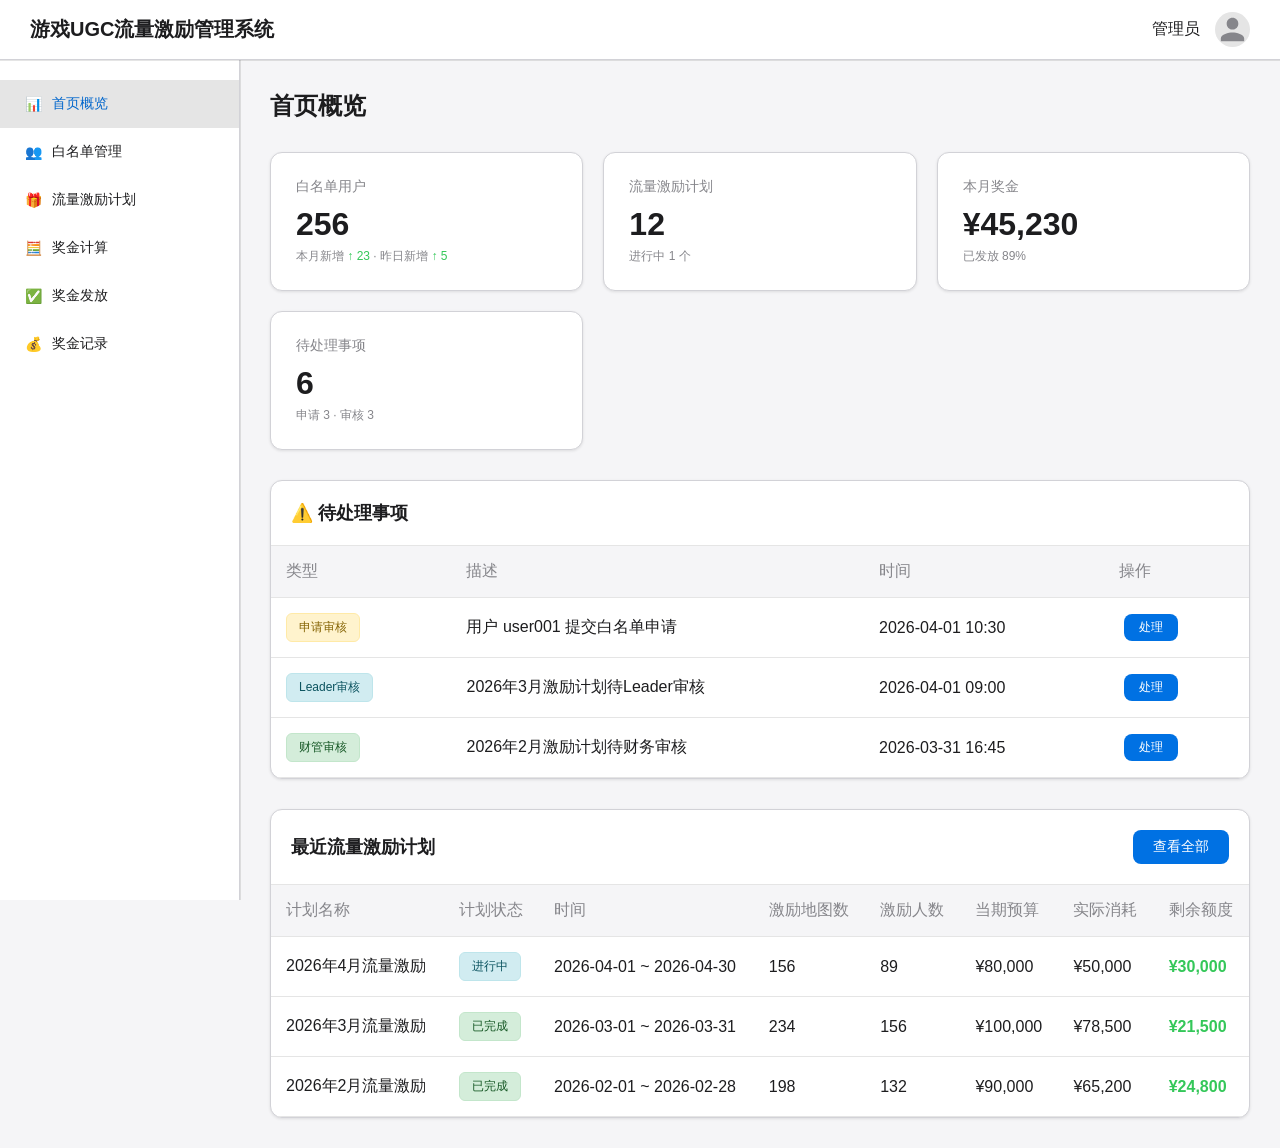
==== commit aeb66c49: "feat: rename review tab to '奖金发放', add visual month picker with disabled state" ====
--- a/prd/admin-demo.html
+++ b/prd/admin-demo.html
@@ -805,6 +805,52 @@
         .bonus-dist-bar > div {
             transition: width 0.6s ease;
         }
+
+        /* 奖金发放 - 月份按钮式选择器 */
+        .review-month-btn {
+            display: inline-flex;
+            align-items: center;
+            justify-content: center;
+            min-width: 42px;
+            height: 32px;
+            padding: 0 10px;
+            border: 1px solid #d2d2d7;
+            border-radius: 6px;
+            background: #fff;
+            color: #1d1d1f;
+            font-size: 13px;
+            font-weight: 500;
+            cursor: pointer;
+            transition: all 0.15s ease;
+            user-select: none;
+        }
+        .review-month-btn:hover:not(.disabled) {
+            border-color: #007aff;
+            color: #007aff;
+            background: rgba(0, 122, 255, 0.04);
+        }
+        .review-month-btn.active {
+            background: #007aff;
+            color: #fff;
+            border-color: #007aff;
+            font-weight: 600;
+            box-shadow: 0 2px 8px rgba(0, 122, 255, 0.25);
+        }
+        .review-month-btn.active:hover {
+            background: #0066d6;
+            border-color: #0066d6;
+        }
+        .review-month-btn.disabled {
+            background: #f5f5f7;
+            color: #c7c7cc;
+            border-color: #e5e5ea;
+            cursor: not-allowed;
+            opacity: 0.65;
+        }
+        .review-year-selector select:focus,
+        .review-year-selector select:hover {
+            border-color: #007aff;
+        }
     </style>
 </head>
 <body>
@@ -833,7 +879,7 @@
                 🧮 <span>奖金计算</span>
             </div>
             <div class="sidebar-menu-item" onclick="showSection('review', this)">
-                ✅ <span>发奖审核与奖金预览</span>
+                ✅ <span>奖金发放</span>
             </div>
             <div class="sidebar-menu-item" onclick="showSection('bonus', this)">
                 💰 <span>奖金记录</span>
@@ -1775,17 +1821,33 @@
             </div>
         </div>
 
-        <!-- 发奖审核与奖金预览 -->
+        <!-- 奖金发放 -->
         <div id="review" class="content-section">
             <div class="page-header">
-                <h1 class="page-title">发奖审核与奖金预览</h1>
-                <div style="display: flex; gap: 10px; align-items: center;">
-                    <select id="reviewMonthFilter" onchange="filterReviewByMonth(this.value)" style="padding: 8px 14px; border: 1px solid #d2d2d7; border-radius: 8px; background: #fff; color: #1d1d1f; font-size: 13px;">
-                        <option value="all">全部月份</option>
-                        <option value="2026-03" selected>2026年3月</option>
-                        <option value="2026-02">2026年2月</option>
-                        <option value="2026-01">2026年1月</option>
-                    </select>
+                <h1 class="page-title">奖金发放</h1>
+                <div style="display: flex; gap: 16px; align-items: center; flex-wrap: wrap;">
+                    <!-- 年份选择器 -->
+                    <div class="review-year-selector" style="display: flex; align-items: center; gap: 8px;">
+                        <span style="font-size: 13px; color: #86868b; font-weight: 500;">年份</span>
+                        <select id="reviewYearFilter" onchange="filterReviewByYear(this.value)" style="padding: 6px 12px; border: 1px solid #d2d2d7; border-radius: 8px; background: #fff; color: #1d1d1f; font-size: 13px; outline: none;">
+                            <option value="2026" selected>2026</option>
+                        </select>
+                    </div>
+                    <!-- 月份按钮式选择器 -->
+                    <div class="review-month-grid" id="reviewMonthGrid" style="display: flex; gap: 6px; align-items: center;">
+                        <button class="review-month-btn disabled" data-month="2026-01" disabled onclick="switchReviewMonth('2026-01')">1月</button>
+                        <button class="review-month-btn disabled" data-month="2026-02" disabled onclick="switchReviewMonth('2026-02')">2月</button>
+                        <button class="review-month-btn active" data-month="2026-03" onclick="switchReviewMonth('2026-03')">3月</button>
+                        <button class="review-month-btn disabled" data-month="2026-04" disabled onclick="switchReviewMonth('2026-04')">4月</button>
+                        <button class="review-month-btn disabled" data-month="2026-05" disabled onclick="switchReviewMonth('2026-05')">5月</button>
+                        <button class="review-month-btn disabled" data-month="2026-06" disabled onclick="switchReviewMonth('2026-06')">6月</button>
+                        <button class="review-month-btn disabled" data-month="2026-07" disabled onclick="switchReviewMonth('2026-07')">7月</button>
+                        <button class="review-month-btn disabled" data-month="2026-08" disabled onclick="switchReviewMonth('2026-08')">8月</button>
+                        <button class="review-month-btn disabled" data-month="2026-09" disabled onclick="switchReviewMonth('2026-09')">9月</button>
+                        <button class="review-month-btn disabled" data-month="2026-10" disabled onclick="switchReviewMonth('2026-10')">10月</button>
+                        <button class="review-month-btn disabled" data-month="2026-11" disabled onclick="switchReviewMonth('2026-11')">11月</button>
+                        <button class="review-month-btn disabled" data-month="2026-12" disabled onclick="switchReviewMonth('2026-12')">12月</button>
+                    </div>
                 </div>
             </div>
 
@@ -2194,7 +2256,7 @@
                                     <span id="reviewCheckCount" style="background: #007aff; color: #fff; border-radius: 10px; padding: 1px 8px; font-size: 11px;">已审核 0/5</span>
                                 </div>
                                 <div style="display: flex; gap: 10px; align-items: center;">
-                                    <button class="btn btn-secondary" onclick="showSection('calculation', null)" style="font-size: 12px; padding: 5px 14px;">📊 查看计算明细 →</button>
+                                    <button class="btn btn-secondary" onclick="goToCalcMonth('2026-03')" style="font-size: 12px; padding: 5px 14px;">📊 查看计算明细 →</button>
                                 </div>
                             </div>
                             <table style="margin-bottom: 0;">
@@ -2414,8 +2476,6 @@
                             </div>
                         </div>
                     </div>
-                </div>
-            </div>
                 </div>
             </div>
         </div>
@@ -2909,7 +2969,7 @@
                             </tr>
                         </thead>
                         <tbody>
-                            <tr style="cursor: pointer;" onclick="viewPlanBonusDetail('2026-04')">
+                            <tr style="cursor: pointer;" onclick="goToCalcMonth('2026-04')">
                                 <td>2026年4月流量激励</td>
                                 <td>2026-04</td>
                                 <td>210</td>
@@ -2918,9 +2978,9 @@
                                 <td>¥424</td>
                                 <td>¥2,000</td>
                                 <td><span class="badge badge-warning">发放中</span></td>
-                                <td><button class="btn btn-primary action-btn" onclick="event.stopPropagation(); viewPlanBonusDetail('2026-04')">查看明细</button></td>
+                                <td><button class="btn btn-primary action-btn" onclick="event.stopPropagation(); goToCalcMonth('2026-04')">查看明细</button></td>
                             </tr>
-                            <tr style="cursor: pointer;" onclick="viewPlanBonusDetail('2026-03')">
+                            <tr style="cursor: pointer;" onclick="goToCalcMonth('2026-03')">
                                 <td>2026年3月流量激励</td>
                                 <td>2026-03</td>
                                 <td>185</td>
@@ -2929,9 +2989,9 @@
                                 <td>¥424</td>
                                 <td>¥2,000</td>
                                 <td><span class="badge badge-success">已结算</span></td>
-                                <td><button class="btn btn-primary action-btn" onclick="event.stopPropagation(); viewPlanBonusDetail('2026-03')">查看明细</button></td>
+                                <td><button class="btn btn-primary action-btn" onclick="event.stopPropagation(); goToCalcMonth('2026-03')">查看明细</button></td>
                             </tr>
-                            <tr style="cursor: pointer;" onclick="viewPlanBonusDetail('2026-02')">
+                            <tr style="cursor: pointer;" onclick="goToCalcMonth('2026-02')">
                                 <td>2026年2月流量激励</td>
                                 <td>2026-02</td>
                                 <td>148</td>
@@ -2940,9 +3000,9 @@
                                 <td>¥419</td>
                                 <td>¥2,000</td>
                                 <td><span class="badge badge-success">已结算</span></td>
-                                <td><button class="btn btn-primary action-btn" onclick="event.stopPropagation(); viewPlanBonusDetail('2026-02')">查看明细</button></td>
+                                <td><button class="btn btn-primary action-btn" onclick="event.stopPropagation(); goToCalcMonth('2026-02')">查看明细</button></td>
                             </tr>
-                            <tr style="cursor: pointer;" onclick="viewPlanBonusDetail('2026-01')">
+                            <tr style="cursor: pointer;" onclick="goToCalcMonth('2026-01')">
                                 <td>2026年1月流量激励</td>
                                 <td>2026-01</td>
                                 <td>120</td>
@@ -2951,7 +3011,7 @@
                                 <td>¥325</td>
                                 <td>¥2,000</td>
                                 <td><span class="badge badge-success">已结算</span></td>
-                                <td><button class="btn btn-primary action-btn" onclick="event.stopPropagation(); viewPlanBonusDetail('2026-01')">查看明细</button></td>
+                                <td><button class="btn btn-primary action-btn" onclick="event.stopPropagation(); goToCalcMonth('2026-01')">查看明细</button></td>
                             </tr>
                         </tbody>
                     </table>
@@ -3114,6 +3174,14 @@
                             <h1 class="page-title" style="margin-bottom: 4px;">🧮 奖金计算</h1>
                             <div style="display: flex; align-items: center; gap: 12px; flex-wrap: wrap;">
                                 <span id="calcPlanLabel" style="font-size:13px;color:#86868b;">当前计划：<strong style="color:#007aff;">2026年5月流量激励</strong></span>
+                                <select id="calcMonthSwitcher" onchange="switchCalcMonth(this.value)" style="border:1px solid #d2d2d7;border-radius:6px;padding:5px 10px;font-size:12px;color:#1d1d1f;outline:none;">
+                                    <option value="2026-01">2026年1月</option>
+                                    <option value="2026-02">2026年2月</option>
+                                    <option value="2026-03">2026年3月</option>
+                                    <option value="2026-04">2026年4月</option>
+                                    <option value="2026-05" selected>2026年5月</option>
+                                    <option value="2026-06">2026年6月</option>
+                                </select>
                                 <div class="formula-bar" style="margin-bottom:0;">
                                     M = 阶梯插值（<span class="formula-var">X</span> → 激励金），按「有效游玩人数」匹配
                                 </div>
@@ -3278,9 +3346,12 @@
                                 <div class="cfg-desc">当前计算的月份周期</div>
                             </div>
                             <div class="cfg-input-wrap">
-                                <select class="cfg-select" id="cfg_settlement_cycle" style="width:140px;">
+                                <select class="cfg-select" id="cfg_settlement_cycle" style="width:140px;" onchange="onCfgCycleChange(this.value)">
+                                    <option value="2026-01">2026年1月</option>
+                                    <option value="2026-02">2026年2月</option>
+                                    <option value="2026-03">2026年3月</option>
+                                    <option value="2026-04">2026年4月</option>
                                     <option value="2026-05" selected>2026年5月</option>
-                                    <option value="2026-04">2026年4月</option>
                                     <option value="2026-06">2026年6月</option>
                                 </select>
                             </div>
@@ -5205,11 +5276,112 @@
         }
 
         function viewPlanBonusDetail(planMonth) {
-            alert('查看 ' + planMonth + ' 激励计划的奖金发放明细：\n\n包含该期所有地图的奖金发放列表、汇总统计、激励分类分布等。');
+            goToCalcMonth(planMonth);
+        }
+
+        function goToCalcMonth(planMonth) {
+            // 1. 切换到奖金计算页签
+            showSection('calculation', null);
+            // 2. 更新奖金计算页签的月份选择器
+            var monthSwitcher = document.getElementById('calcMonthSwitcher');
+            if (monthSwitcher) {
+                monthSwitcher.value = planMonth;
+            }
+            // 3. 更新配置抽屉中的结算周期
+            var cycleSelect = document.getElementById('cfg_settlement_cycle');
+            if (cycleSelect) {
+                cycleSelect.value = planMonth;
+            }
+            // 4. 更新页面标题中的计划名称
+            var planLabel = document.getElementById('calcPlanLabel');
+            var monthNames = {
+                '2026-01': '2026年1月流量激励',
+                '2026-02': '2026年2月流量激励',
+                '2026-03': '2026年3月流量激励',
+                '2026-04': '2026年4月流量激励',
+                '2026-05': '2026年5月流量激励',
+                '2026-06': '2026年6月流量激励'
+            };
+            if (planLabel) {
+                planLabel.innerHTML = '当前计划：<strong style="color:#007aff;">' + (monthNames[planMonth] || planMonth) + '</strong>';
+            }
+            // 5. 同步currentConfig
+            currentConfig.settlementCycle = planMonth;
+            // 6. 自动触发重新计算
+            if (typeof window.runCalculate === 'function') {
+                window.runCalculate();
+            }
+        }
+
+        function switchCalcMonth(monthValue) {
+            // 月份切换联动函数
+            goToCalcMonth(monthValue);
+        }
+
+        function onCfgCycleChange(monthValue) {
+            // 配置抽屉中结算周期改变时，联动页面标题的月份切换器
+            var monthSwitcher = document.getElementById('calcMonthSwitcher');
+            if (monthSwitcher) {
+                monthSwitcher.value = monthValue;
+            }
+            // 同步月份名称显示
+            var planLabel = document.getElementById('calcPlanLabel');
+            var monthNames = {
+                '2026-01': '2026年1月流量激励',
+                '2026-02': '2026年2月流量激励',
+                '2026-03': '2026年3月流量激励',
+                '2026-04': '2026年4月流量激励',
+                '2026-05': '2026年5月流量激励',
+                '2026-06': '2026年6月流量激励'
+            };
+            if (planLabel) {
+                planLabel.innerHTML = '当前计划：<strong style="color:#007aff;">' + (monthNames[monthValue] || monthValue) + '</strong>';
+            }
+            currentConfig.settlementCycle = monthValue;
         }
 
         function filterBonusStatus(status) {
             alert('按发放状态筛选：' + (status === 'all' ? '全部' : status));
+        }
+
+        // ========== 奖金发放 - 月份按钮式选择器逻辑 ==========
+
+        // 可用月份配置（哪些月份有数据可查看）
+        var reviewAvailableMonths = {
+            '2026': ['2026-03', '2026-04', '2026-05']
+        };
+
+        function switchReviewMonth(monthValue) {
+            // 更新按钮状态
+            var btns = document.querySelectorAll('#reviewMonthGrid .review-month-btn');
+            btns.forEach(function(btn) {
+                if (btn.dataset.month === monthValue) {
+                    btn.classList.add('active');
+                    btn.classList.remove('disabled');
+                    btn.disabled = false;
+                } else {
+                    btn.classList.remove('active');
+                }
+            });
+            // 联动跳转到奖金计算页签
+            goToCalcMonth(monthValue);
+        }
+
+        function filterReviewByYear(yearValue) {
+            // 根据年份更新月份按钮的可用状态
+            var btns = document.querySelectorAll('#reviewMonthGrid .review-month-btn');
+            var available = reviewAvailableMonths[yearValue] || [];
+            btns.forEach(function(btn) {
+                var month = btn.dataset.month;
+                if (available.indexOf(month) !== -1) {
+                    btn.classList.remove('disabled');
+                    btn.disabled = false;
+                } else {
+                    btn.classList.add('disabled');
+                    btn.classList.remove('active');
+                    btn.disabled = true;
+                }
+            });
         }
 
         // ========== 发放趋势图表（3个独立图表） ==========
